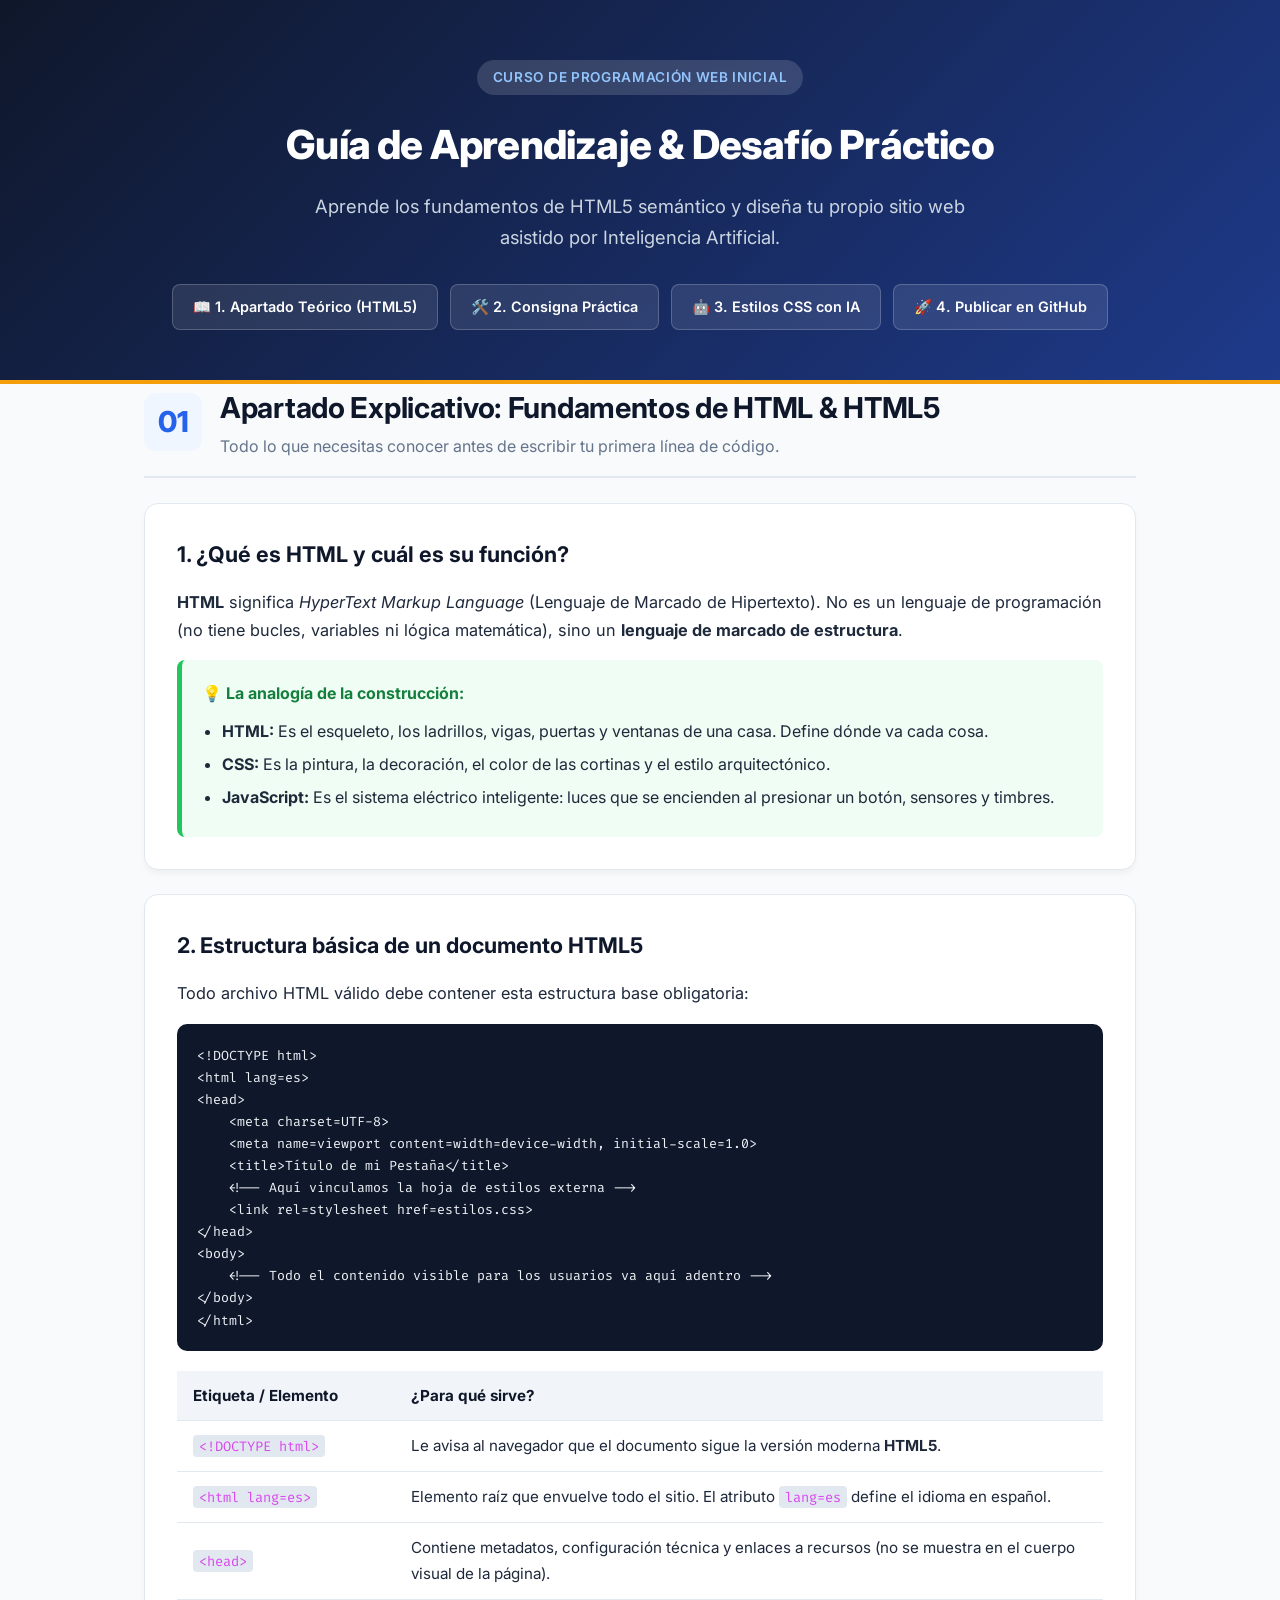
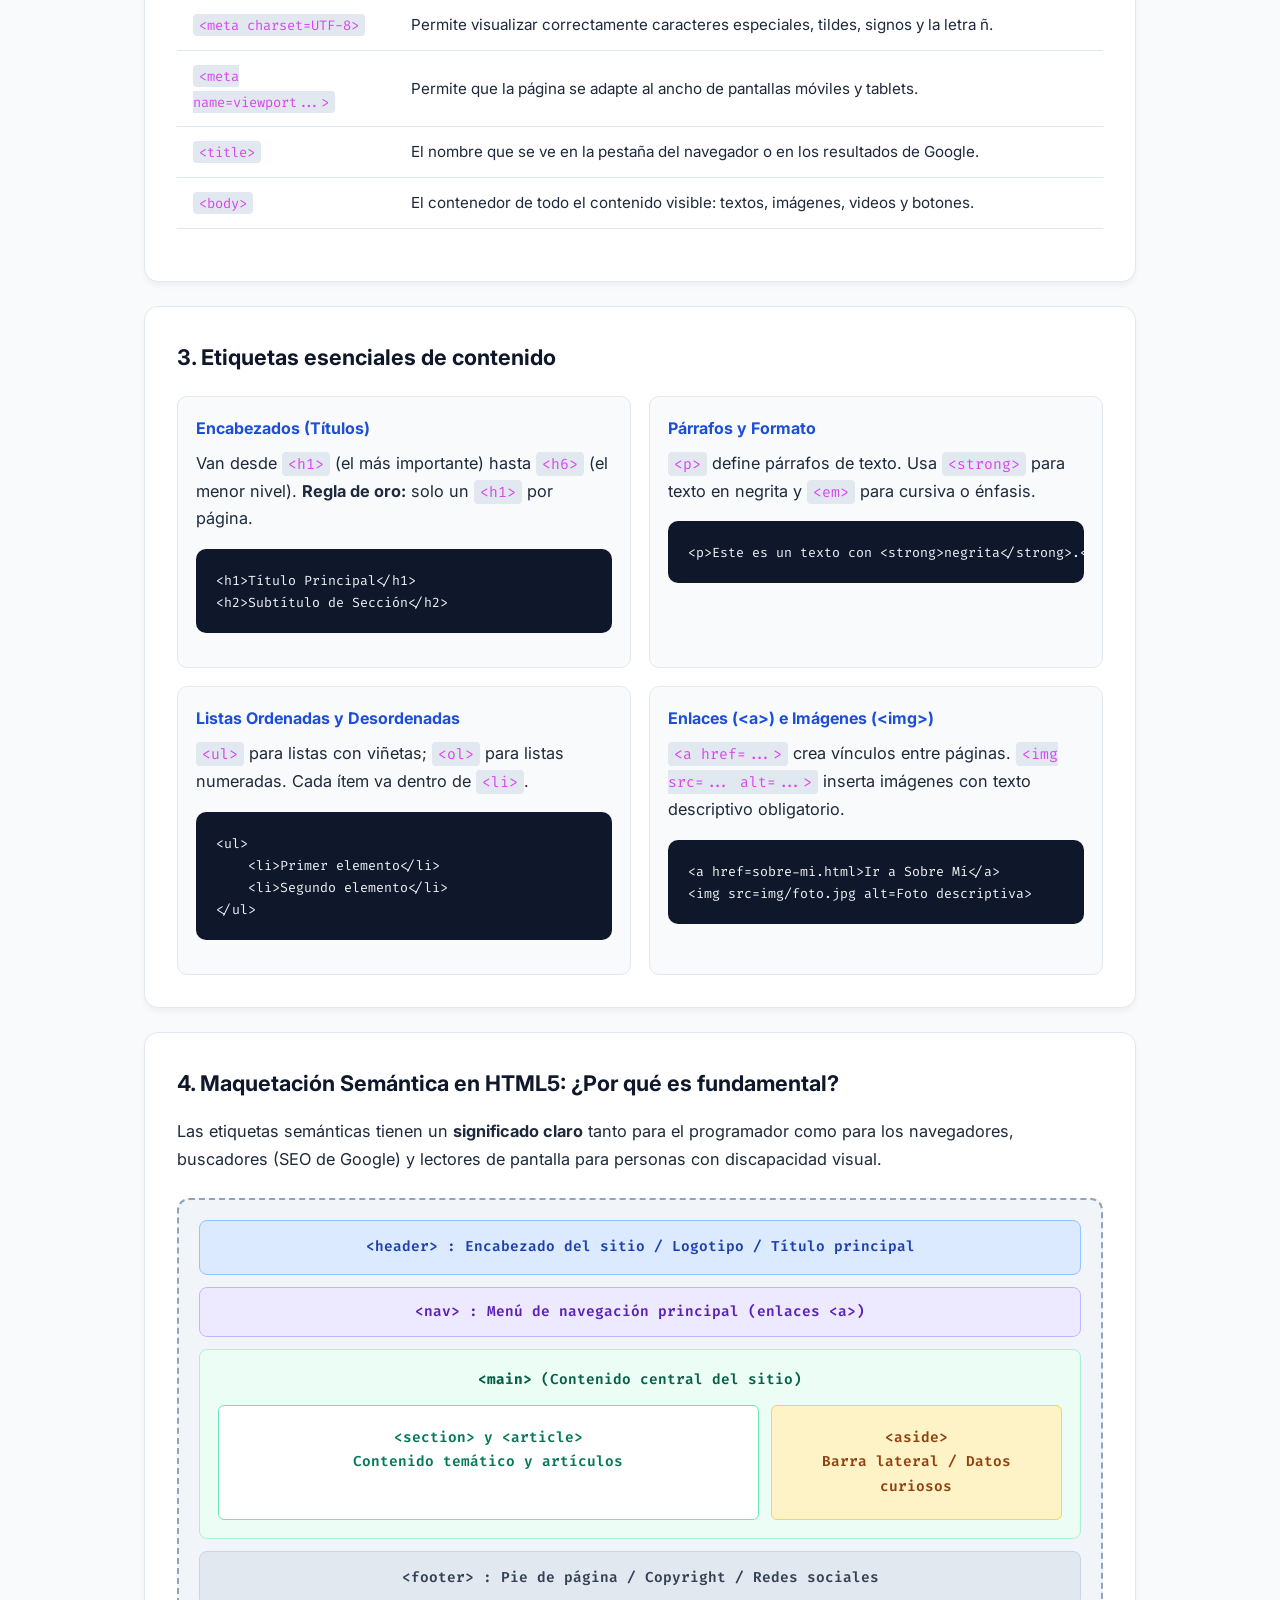
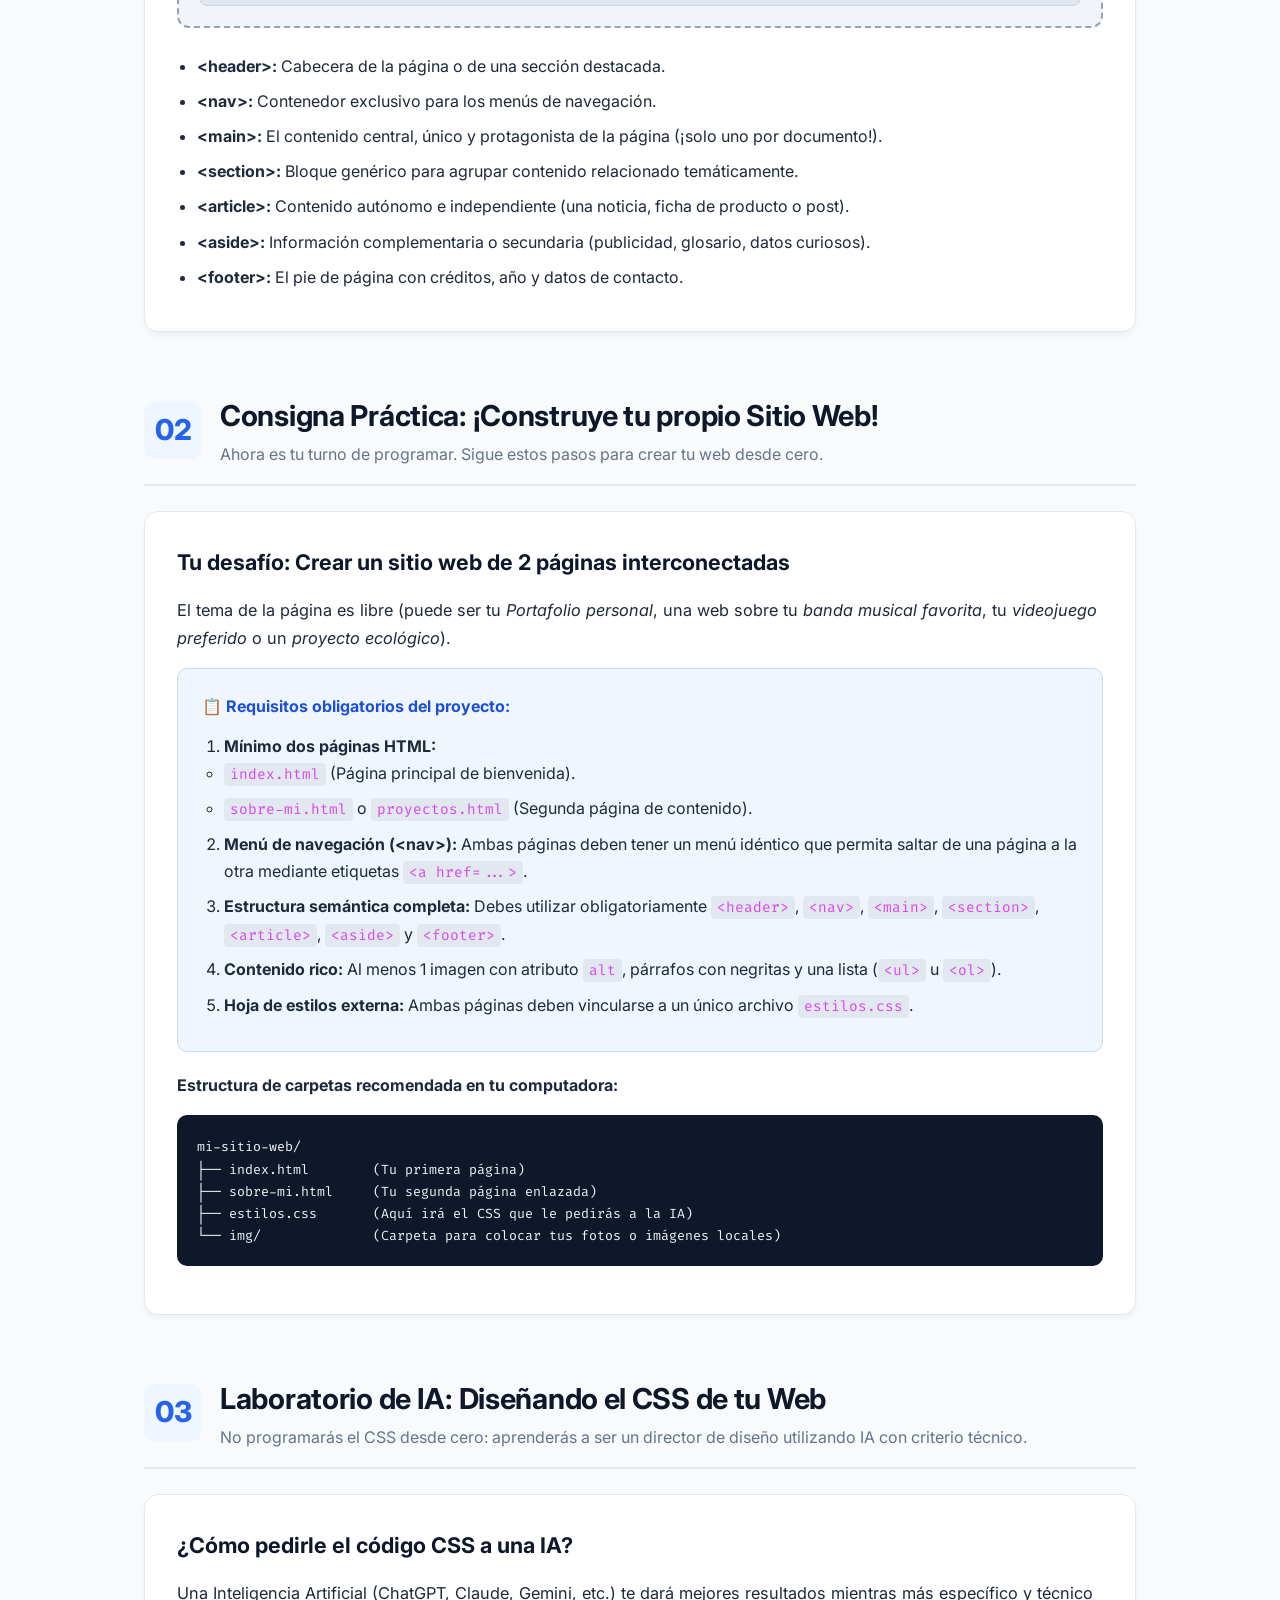
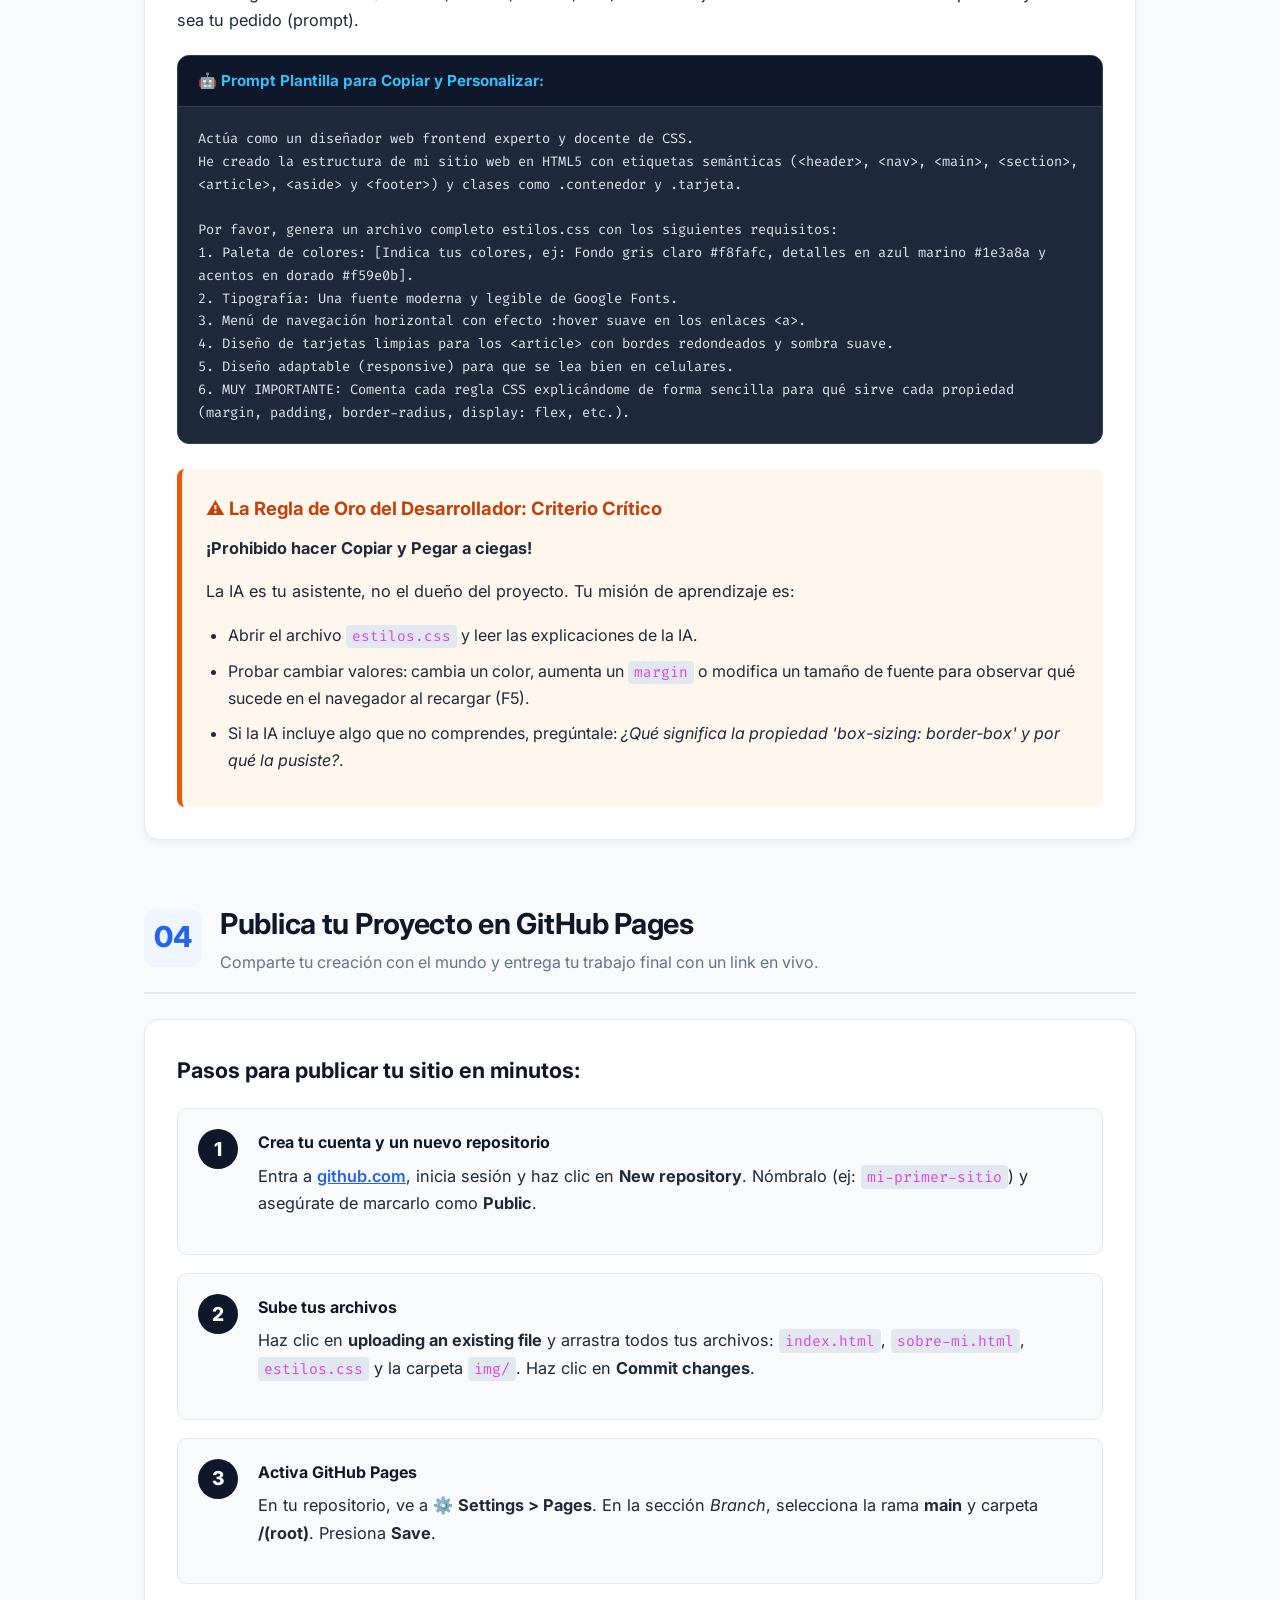
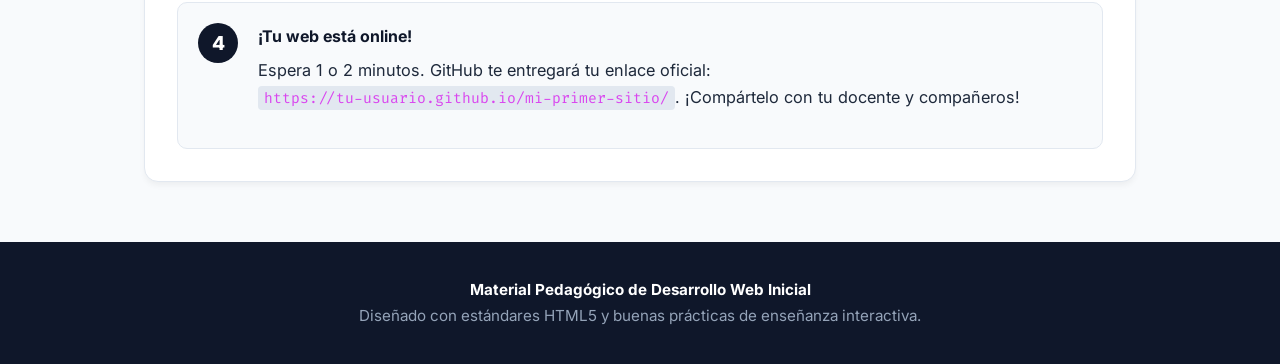
==== index.html @ 04c7573c "Add files via upload" ====
﻿<!DOCTYPE html>
<html lang=es>
<head>
    <meta charset=UTF-8>
    <meta name=viewport content=width=device-width, initial-scale=1.0>
    <title>Guía de Trabajo: Desarrollo Web Inicial (HTML5 + CSS con IA)</title>
    <link rel=stylesheet href=estilos.css>
    <link rel=preconnect href=https://fonts.googleapis.com>
    <link rel=preconnect href=https://fonts.gstatic.com crossorigin>
    <link href=https://fonts.googleapis.com/css2?family=Fira+Code:wght@400;600&family=Inter:wght@400;500;600;700;800&display=swap rel=stylesheet>
</head>
<body>

    <!-- ==========================================
         ENCABEZADO / HEADER
         ========================================== -->
    <header class=hero>
        <div class=contenedor>
            <span class=badge>Curso de Programación Web Inicial</span>
            <h1>Guía de Aprendizaje & Desafío Práctico</h1>
            <p class=subtitulo>Aprende los fundamentos de HTML5 semántico y diseña tu propio sitio web asistido por Inteligencia Artificial.</p>
            <div class=nav-rapida>
                <a href=#teoria class=btn-enlace>📖 1. Apartado Teórico (HTML5)</a>
                <a href=#practica class=btn-enlace>🛠️ 2. Consigna Práctica</a>
                <a href=#desafio-ia class=btn-enlace>🤖 3. Estilos CSS con IA</a>
                <a href=#github class=btn-enlace>🚀 4. Publicar en GitHub</a>
            </div>
        </div>
    </header>

    <main class=contenedor>

        <!-- ==========================================
             SECCIÓN 1: APARTADO TEÓRICO Y EXPLICATIVO
             ========================================== -->
        <section id=teoria class=bloque-principal>
            <div class=encabezado-seccion>
                <span class=numero-paso>01</span>
                <div>
                    <h2>Apartado Explicativo: Fundamentos de HTML & HTML5</h2>
                    <p>Todo lo que necesitas conocer antes de escribir tu primera línea de código.</p>
                </div>
            </div>

            <!-- ¿Qué es HTML? -->
            <article class=tarjeta-info>
                <h3>1. ¿Qué es HTML y cuál es su función?</h3>
                <p><strong>HTML</strong> significa <em>HyperText Markup Language</em> (Lenguaje de Marcado de Hipertexto). No es un lenguaje de programación (no tiene bucles, variables ni lógica matemática), sino un <strong>lenguaje de marcado de estructura</strong>.</p>
                
                <div class=analogia-box>
                    <h4>💡 La analogía de la construcción:</h4>
                    <ul>
                        <li><strong>HTML:</strong> Es el esqueleto, los ladrillos, vigas, puertas y ventanas de una casa. Define dónde va cada cosa.</li>
                        <li><strong>CSS:</strong> Es la pintura, la decoración, el color de las cortinas y el estilo arquitectónico.</li>
                        <li><strong>JavaScript:</strong> Es el sistema eléctrico inteligente: luces que se encienden al presionar un botón, sensores y timbres.</li>
                    </ul>
                </div>
            </article>

            <!-- Estructura básica de un documento -->
            <article class=tarjeta-info>
                <h3>2. Estructura básica de un documento HTML5</h3>
                <p>Todo archivo HTML válido debe contener esta estructura base obligatoria:</p>
                
                <pre class=codigo-bloque><code>&lt;!DOCTYPE html&gt;
&lt;html lang=es&gt;
&lt;head&gt;
    &lt;meta charset=UTF-8&gt;
    &lt;meta name=viewport content=width=device-width, initial-scale=1.0&gt;
    &lt;title&gt;Título de mi Pestaña&lt;/title&gt;
    &lt;!-- Aquí vinculamos la hoja de estilos externa --&gt;
    &lt;link rel=stylesheet href=estilos.css&gt;
&lt;/head&gt;
&lt;body&gt;
    &lt;!-- Todo el contenido visible para los usuarios va aquí adentro --&gt;
&lt;/body&gt;
&lt;/html&gt;</code></pre>

                <div class=tabla-responsiva>
                    <table class=tabla-referencia>
                        <thead>
                            <tr>
                                <th>Etiqueta / Elemento</th>
                                <th>¿Para qué sirve?</th>
                            </tr>
                        </thead>
                        <tbody>
                            <tr>
                                <td><code>&lt;!DOCTYPE html&gt;</code></td>
                                <td>Le avisa al navegador que el documento sigue la versión moderna <strong>HTML5</strong>.</td>
                            </tr>
                            <tr>
                                <td><code>&lt;html lang=es&gt;</code></td>
                                <td>Elemento raíz que envuelve todo el sitio. El atributo <code>lang=es</code> define el idioma en español.</td>
                            </tr>
                            <tr>
                                <td><code>&lt;head&gt;</code></td>
                                <td>Contiene metadatos, configuración técnica y enlaces a recursos (no se muestra en el cuerpo visual de la página).</td>
                            </tr>
                            <tr>
                                <td><code>&lt;meta charset=UTF-8&gt;</code></td>
                                <td>Permite visualizar correctamente caracteres especiales, tildes, signos y la letra ñ.</td>
                            </tr>
                            <tr>
                                <td><code>&lt;meta name=viewport...&gt;</code></td>
                                <td>Permite que la página se adapte al ancho de pantallas móviles y tablets.</td>
                            </tr>
                            <tr>
                                <td><code>&lt;title&gt;</code></td>
                                <td>El nombre que se ve en la pestaña del navegador o en los resultados de Google.</td>
                            </tr>
                            <tr>
                                <td><code>&lt;body&gt;</code></td>
                                <td>El contenedor de todo el contenido visible: textos, imágenes, videos y botones.</td>
                            </tr>
                        </tbody>
                    </table>
                </div>
            </article>

            <!-- Etiquetas de contenido -->
            <article class=tarjeta-info>
                <h3>3. Etiquetas esenciales de contenido</h3>
                
                <div class=grid-etiquetas>
                    <div class=item-etiqueta>
                        <h4>Encabezados (Títulos)</h4>
                        <p>Van desde <code>&lt;h1&gt;</code> (el más importante) hasta <code>&lt;h6&gt;</code> (el menor nivel). <strong>Regla de oro:</strong> solo un <code>&lt;h1&gt;</code> por página.</p>
                        <pre><code>&lt;h1&gt;Título Principal&lt;/h1&gt;
&lt;h2&gt;Subtítulo de Sección&lt;/h2&gt;</code></pre>
                    </div>

                    <div class=item-etiqueta>
                        <h4>Párrafos y Formato</h4>
                        <p><code>&lt;p&gt;</code> define párrafos de texto. Usa <code>&lt;strong&gt;</code> para texto en negrita y <code>&lt;em&gt;</code> para cursiva o énfasis.</p>
                        <pre><code>&lt;p&gt;Este es un texto con &lt;strong&gt;negrita&lt;/strong&gt;.&lt;/p&gt;</code></pre>
                    </div>

                    <div class=item-etiqueta>
                        <h4>Listas Ordenadas y Desordenadas</h4>
                        <p><code>&lt;ul&gt;</code> para listas con viñetas; <code>&lt;ol&gt;</code> para listas numeradas. Cada ítem va dentro de <code>&lt;li&gt;</code>.</p>
                        <pre><code>&lt;ul&gt;
    &lt;li&gt;Primer elemento&lt;/li&gt;
    &lt;li&gt;Segundo elemento&lt;/li&gt;
&lt;/ul&gt;</code></pre>
                    </div>

                    <div class=item-etiqueta>
                        <h4>Enlaces (&lt;a&gt;) e Imágenes (&lt;img&gt;)</h4>
                        <p><code>&lt;a href=...&gt;</code> crea vínculos entre páginas. <code>&lt;img src=... alt=...&gt;</code> inserta imágenes con texto descriptivo obligatorio.</p>
                        <pre><code>&lt;a href=sobre-mi.html&gt;Ir a Sobre Mí&lt;/a&gt;
&lt;img src=img/foto.jpg alt=Foto descriptiva&gt;</code></pre>
                    </div>
                </div>
            </article>

            <!-- Maquetación Semántica HTML5 -->
            <article class=tarjeta-info>
                <h3>4. Maquetación Semántica en HTML5: ¿Por qué es fundamental?</h3>
                <p>Las etiquetas semánticas tienen un <strong>significado claro</strong> tanto para el programador como para los navegadores, buscadores (SEO de Google) y lectores de pantalla para personas con discapacidad visual.</p>
                
                <div class=esquema-visual>
                    <div class=box-header>&lt;header&gt; : Encabezado del sitio / Logotipo / Título principal</div>
                    <div class=box-nav>&lt;nav&gt; : Menú de navegación principal (enlaces &lt;a&gt;)</div>
                    <div class=box-main>
                        <div class=box-section>
                            <strong>&lt;main&gt;</strong> (Contenido central del sitio)
                            <div class=box-articles>
                                <div class=box-art>&lt;section&gt; y &lt;article&gt;<br>Contenido temático y artículos</div>
                                <div class=box-aside>&lt;aside&gt;<br>Barra lateral / Datos curiosos</div>
                            </div>
                        </div>
                    </div>
                    <div class=box-footer>&lt;footer&gt; : Pie de página / Copyright / Redes sociales</div>
                </div>

                <div class=lista-semantica>
                    <ul>
                        <li><strong>&lt;header&gt;:</strong> Cabecera de la página o de una sección destacada.</li>
                        <li><strong>&lt;nav&gt;:</strong> Contenedor exclusivo para los menús de navegación.</li>
                        <li><strong>&lt;main&gt;:</strong> El contenido central, único y protagonista de la página (¡solo uno por documento!).</li>
                        <li><strong>&lt;section&gt;:</strong> Bloque genérico para agrupar contenido relacionado temáticamente.</li>
                        <li><strong>&lt;article&gt;:</strong> Contenido autónomo e independiente (una noticia, ficha de producto o post).</li>
                        <li><strong>&lt;aside&gt;:</strong> Información complementaria o secundaria (publicidad, glosario, datos curiosos).</li>
                        <li><strong>&lt;footer&gt;:</strong> El pie de página con créditos, año y datos de contacto.</li>
                    </ul>
                </div>
            </article>
        </section>

        <!-- ==========================================
             SECCIÓN 2: ACTIVIDAD PRÁCTICA (CONSIGNA)
             ========================================== -->
        <section id=practica class=bloque-principal>
            <div class=encabezado-seccion>
                <span class=numero-paso>02</span>
                <div>
                    <h2>Consigna Práctica: ¡Construye tu propio Sitio Web!</h2>
                    <p>Ahora es tu turno de programar. Sigue estos pasos para crear tu web desde cero.</p>
                </div>
            </div>

            <article class=tarjeta-info>
                <h3>Tu desafío: Crear un sitio web de 2 páginas interconectadas</h3>
                <p>El tema de la página es libre (puede ser tu <em>Portafolio personal</em>, una web sobre tu <em>banda musical favorita</em>, tu <em>videojuego preferido</em> o un <em>proyecto ecológico</em>).</p>

                <div class=requisitos-box>
                    <h4>📋 Requisitos obligatorios del proyecto:</h4>
                    <ol>
                        <li><strong>Mínimo dos páginas HTML:</strong>
                            <ul>
                                <li><code>index.html</code> (Página principal de bienvenida).</li>
                                <li><code>sobre-mi.html</code> o <code>proyectos.html</code> (Segunda página de contenido).</li>
                            </ul>
                        </li>
                        <li><strong>Menú de navegación (&lt;nav&gt;):</strong> Ambas páginas deben tener un menú idéntico que permita saltar de una página a la otra mediante etiquetas <code>&lt;a href=...&gt;</code>.</li>
                        <li><strong>Estructura semántica completa:</strong> Debes utilizar obligatoriamente <code>&lt;header&gt;</code>, <code>&lt;nav&gt;</code>, <code>&lt;main&gt;</code>, <code>&lt;section&gt;</code>, <code>&lt;article&gt;</code>, <code>&lt;aside&gt;</code> y <code>&lt;footer&gt;</code>.</li>
                        <li><strong>Contenido rico:</strong> Al menos 1 imagen con atributo <code>alt</code>, párrafos con negritas y una lista (<code>&lt;ul&gt;</code> u <code>&lt;ol&gt;</code>).</li>
                        <li><strong>Hoja de estilos externa:</strong> Ambas páginas deben vincularse a un único archivo <code>estilos.css</code>.</li>
                    </ol>
                </div>

                <h4>Estructura de carpetas recomendada en tu computadora:</h4>
                <pre class=codigo-bloque><code>mi-sitio-web/
├── index.html        (Tu primera página)
├── sobre-mi.html     (Tu segunda página enlazada)
├── estilos.css       (Aquí irá el CSS que le pedirás a la IA)
└── img/              (Carpeta para colocar tus fotos o imágenes locales)</code></pre>
            </article>
        </section>

        <!-- ==========================================
             SECCIÓN 3: CSS CON INTELIGENCIA ARTIFICIAL
             ========================================== -->
        <section id=desafio-ia class=bloque-principal>
            <div class=encabezado-seccion>
                <span class=numero-paso>03</span>
                <div>
                    <h2>Laboratorio de IA: Diseñando el CSS de tu Web</h2>
                    <p>No programarás el CSS desde cero: aprenderás a ser un director de diseño utilizando IA con criterio técnico.</p>
                </div>
            </div>

            <article class=tarjeta-info>
                <h3>¿Cómo pedirle el código CSS a una IA?</h3>
                <p>Una Inteligencia Artificial (ChatGPT, Claude, Gemini, etc.) te dará mejores resultados mientras más específico y técnico sea tu pedido (prompt).</p>

                <div class=prompt-box>
                    <div class=prompt-header>
                        <span>🤖 Prompt Plantilla para Copiar y Personalizar:</span>
                    </div>
                    <pre class=prompt-texto><code>Actúa como un diseñador web frontend experto y docente de CSS.
He creado la estructura de mi sitio web en HTML5 con etiquetas semánticas (&lt;header&gt;, &lt;nav&gt;, &lt;main&gt;, &lt;section&gt;, &lt;article&gt;, &lt;aside&gt; y &lt;footer&gt;) y clases como .contenedor y .tarjeta.

Por favor, genera un archivo completo estilos.css con los siguientes requisitos:
1. Paleta de colores: [Indica tus colores, ej: Fondo gris claro #f8fafc, detalles en azul marino #1e3a8a y acentos en dorado #f59e0b].
2. Tipografía: Una fuente moderna y legible de Google Fonts.
3. Menú de navegación horizontal con efecto :hover suave en los enlaces &lt;a&gt;.
4. Diseño de tarjetas limpias para los &lt;article&gt; con bordes redondeados y sombra suave.
5. Diseño adaptable (responsive) para que se lea bien en celulares.
6. MUY IMPORTANTE: Comenta cada regla CSS explicándome de forma sencilla para qué sirve cada propiedad (margin, padding, border-radius, display: flex, etc.).</code></pre>
                </div>

                <div class=alerta-criterio>
                    <h4>⚠️ La Regla de Oro del Desarrollador: Criterio Crítico</h4>
                    <p><strong>¡Prohibido hacer Copiar y Pegar a ciegas!</strong></p>
                    <p>La IA es tu asistente, no el dueño del proyecto. Tu misión de aprendizaje es:</p>
                    <ul>
                        <li>Abrir el archivo <code>estilos.css</code> y leer las explicaciones de la IA.</li>
                        <li>Probar cambiar valores: cambia un color, aumenta un <code>margin</code> o modifica un tamaño de fuente para observar qué sucede en el navegador al recargar (F5).</li>
                        <li>Si la IA incluye algo que no comprendes, pregúntale: <em>¿Qué significa la propiedad 'box-sizing: border-box' y por qué la pusiste?</em>.</li>
                    </ul>
                </div>
            </article>
        </section>

        <!-- ==========================================
             SECCIÓN 4: PUBLICACIÓN EN GITHUB PAGES
             ========================================== -->
        <section id=github class=bloque-principal>
            <div class=encabezado-seccion>
                <span class=numero-paso>04</span>
                <div>
                    <h2>Publica tu Proyecto en GitHub Pages</h2>
                    <p>Comparte tu creación con el mundo y entrega tu trabajo final con un link en vivo.</p>
                </div>
            </div>

            <article class=tarjeta-info>
                <h3>Pasos para publicar tu sitio en minutos:</h3>
                
                <div class=pasos-github>
                    <div class=paso-item>
                        <span class=paso-num>1</span>
                        <div>
                            <h4>Crea tu cuenta y un nuevo repositorio</h4>
                            <p>Entra a <a href=https://github.com target=_blank>github.com</a>, inicia sesión y haz clic en <strong>New repository</strong>. Nómbralo (ej: <code>mi-primer-sitio</code>) y asegúrate de marcarlo como <strong>Public</strong>.</p>
                        </div>
                    </div>

                    <div class=paso-item>
                        <span class=paso-num>2</span>
                        <div>
                            <h4>Sube tus archivos</h4>
                            <p>Haz clic en <strong>uploading an existing file</strong> y arrastra todos tus archivos: <code>index.html</code>, <code>sobre-mi.html</code>, <code>estilos.css</code> y la carpeta <code>img/</code>. Haz clic en <strong>Commit changes</strong>.</p>
                        </div>
                    </div>

                    <div class=paso-item>
                        <span class=paso-num>3</span>
                        <div>
                            <h4>Activa GitHub Pages</h4>
                            <p>En tu repositorio, ve a ⚙️ <strong>Settings > Pages</strong>. En la sección <em>Branch</em>, selecciona la rama <strong>main</strong> y carpeta <strong>/(root)</strong>. Presiona <strong>Save</strong>.</p>
                        </div>
                    </div>

                    <div class=paso-item>
                        <span class=paso-num>4</span>
                        <div>
                            <h4>¡Tu web está online!</h4>
                            <p>Espera 1 o 2 minutos. GitHub te entregará tu enlace oficial: <br><code>https://tu-usuario.github.io/mi-primer-sitio/</code>. ¡Compártelo con tu docente y compañeros!</p>
                        </div>
                    </div>
                </div>
            </article>
        </section>

    </main>

    <!-- ==========================================
         PIE DE PÁGINA
         ========================================== -->
    <footer class=pie>
        <div class=contenedor>
            <p><strong>Material Pedagógico de Desarrollo Web Inicial</strong></p>
            <p>Diseñado con estándares HTML5 y buenas prácticas de enseñanza interactiva.</p>
        </div>
    </footer>

</body>
</html>
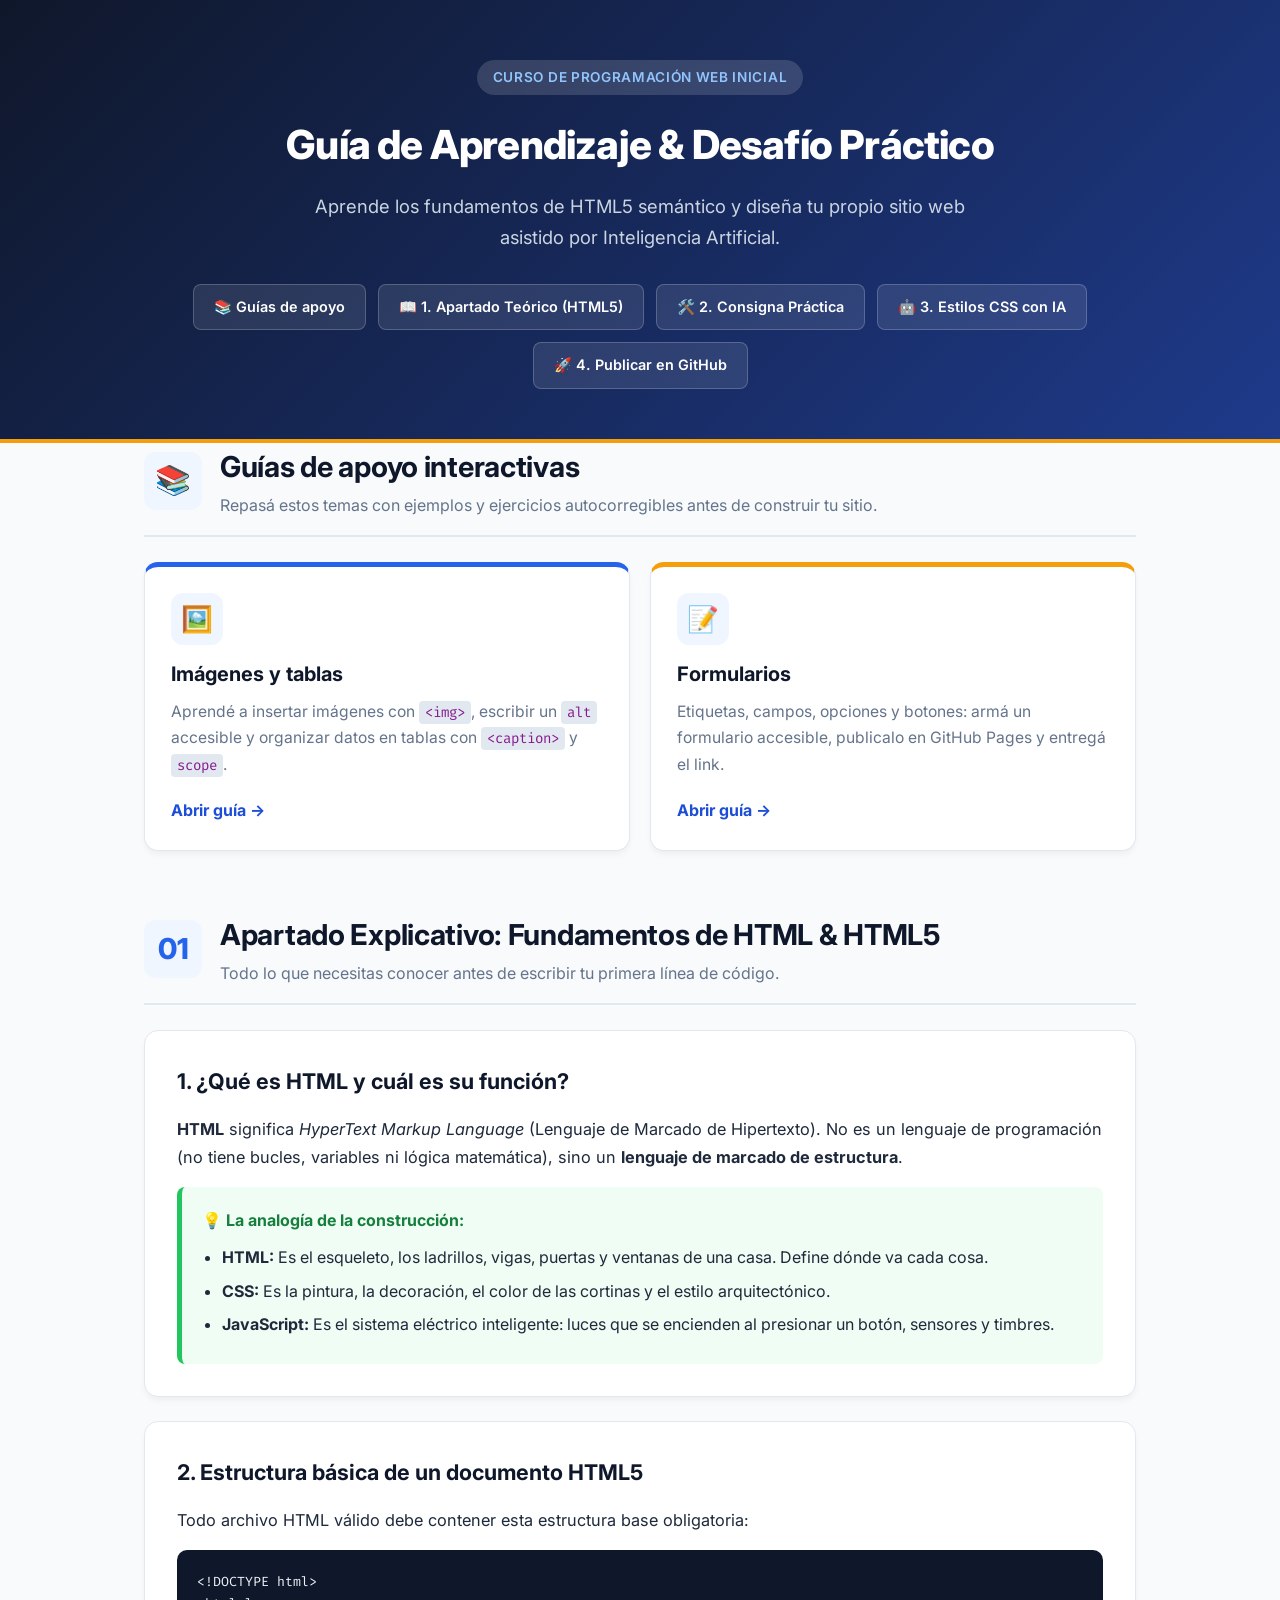
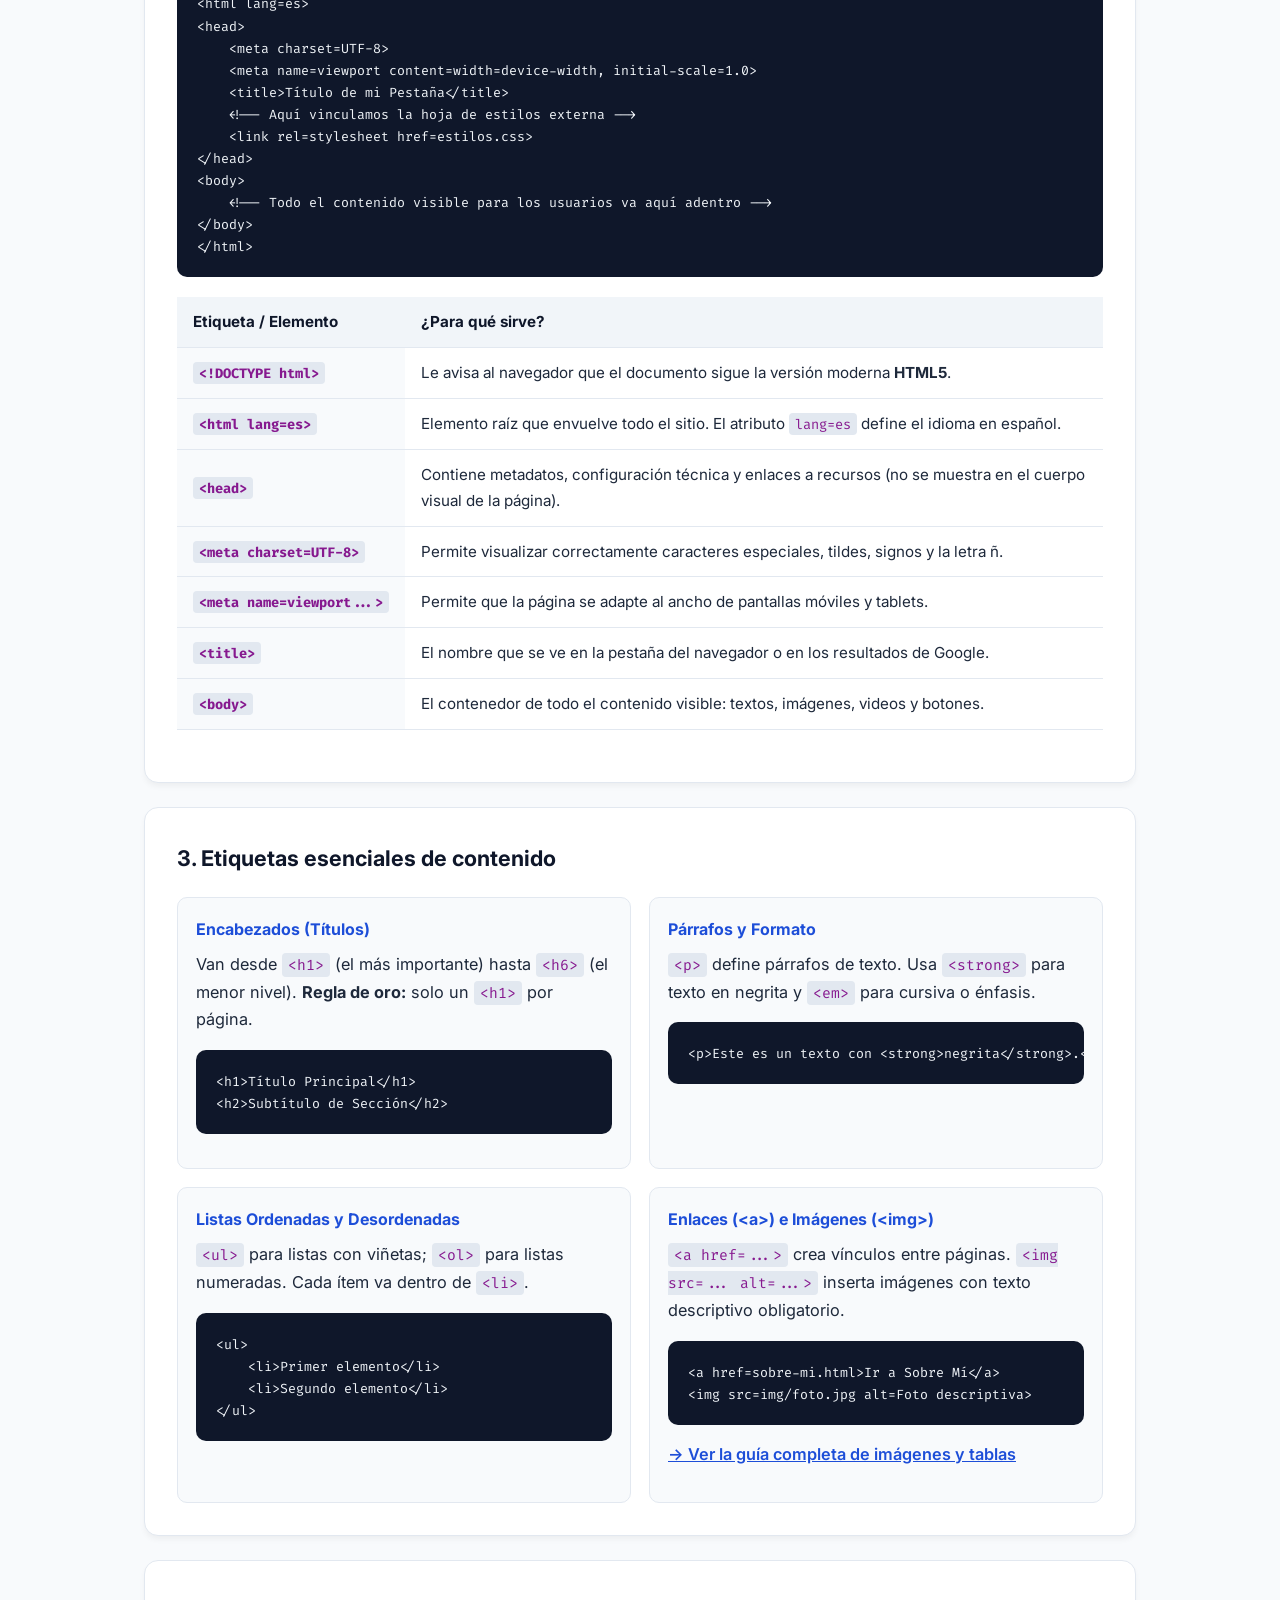
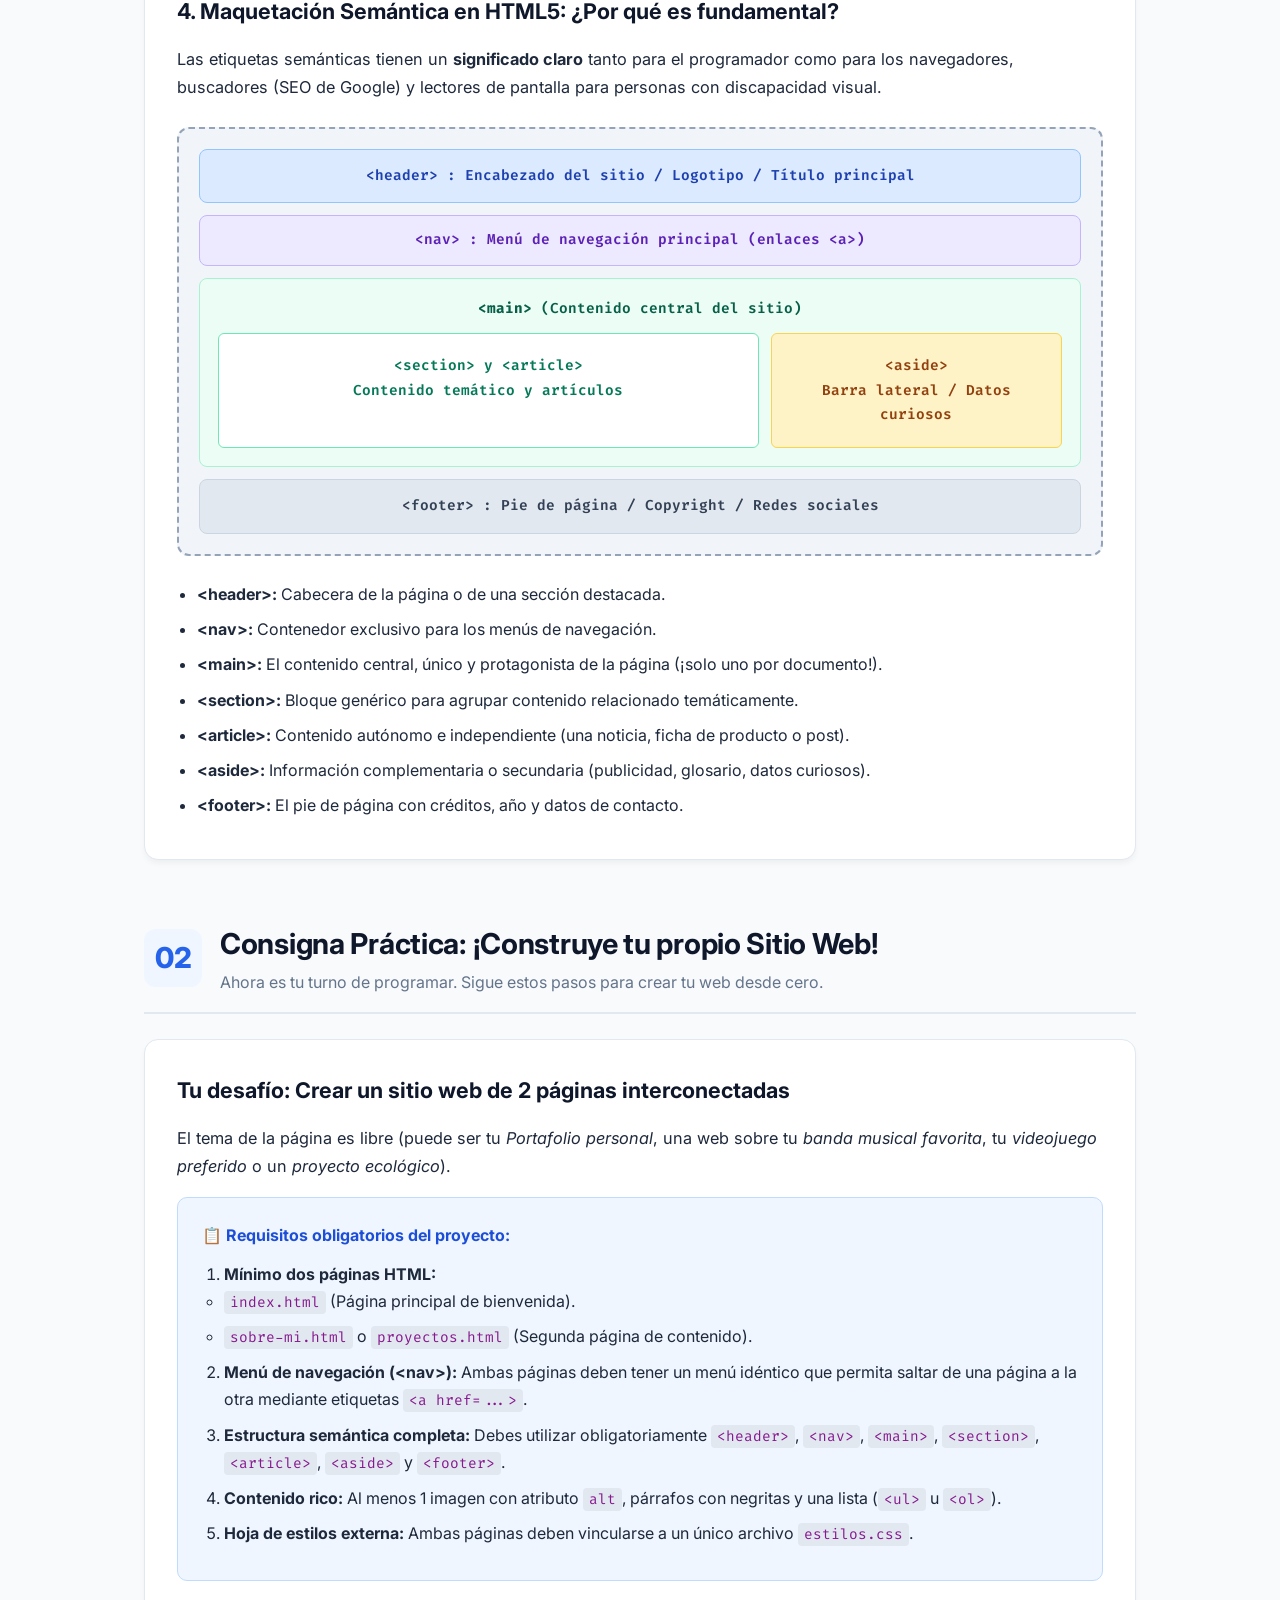
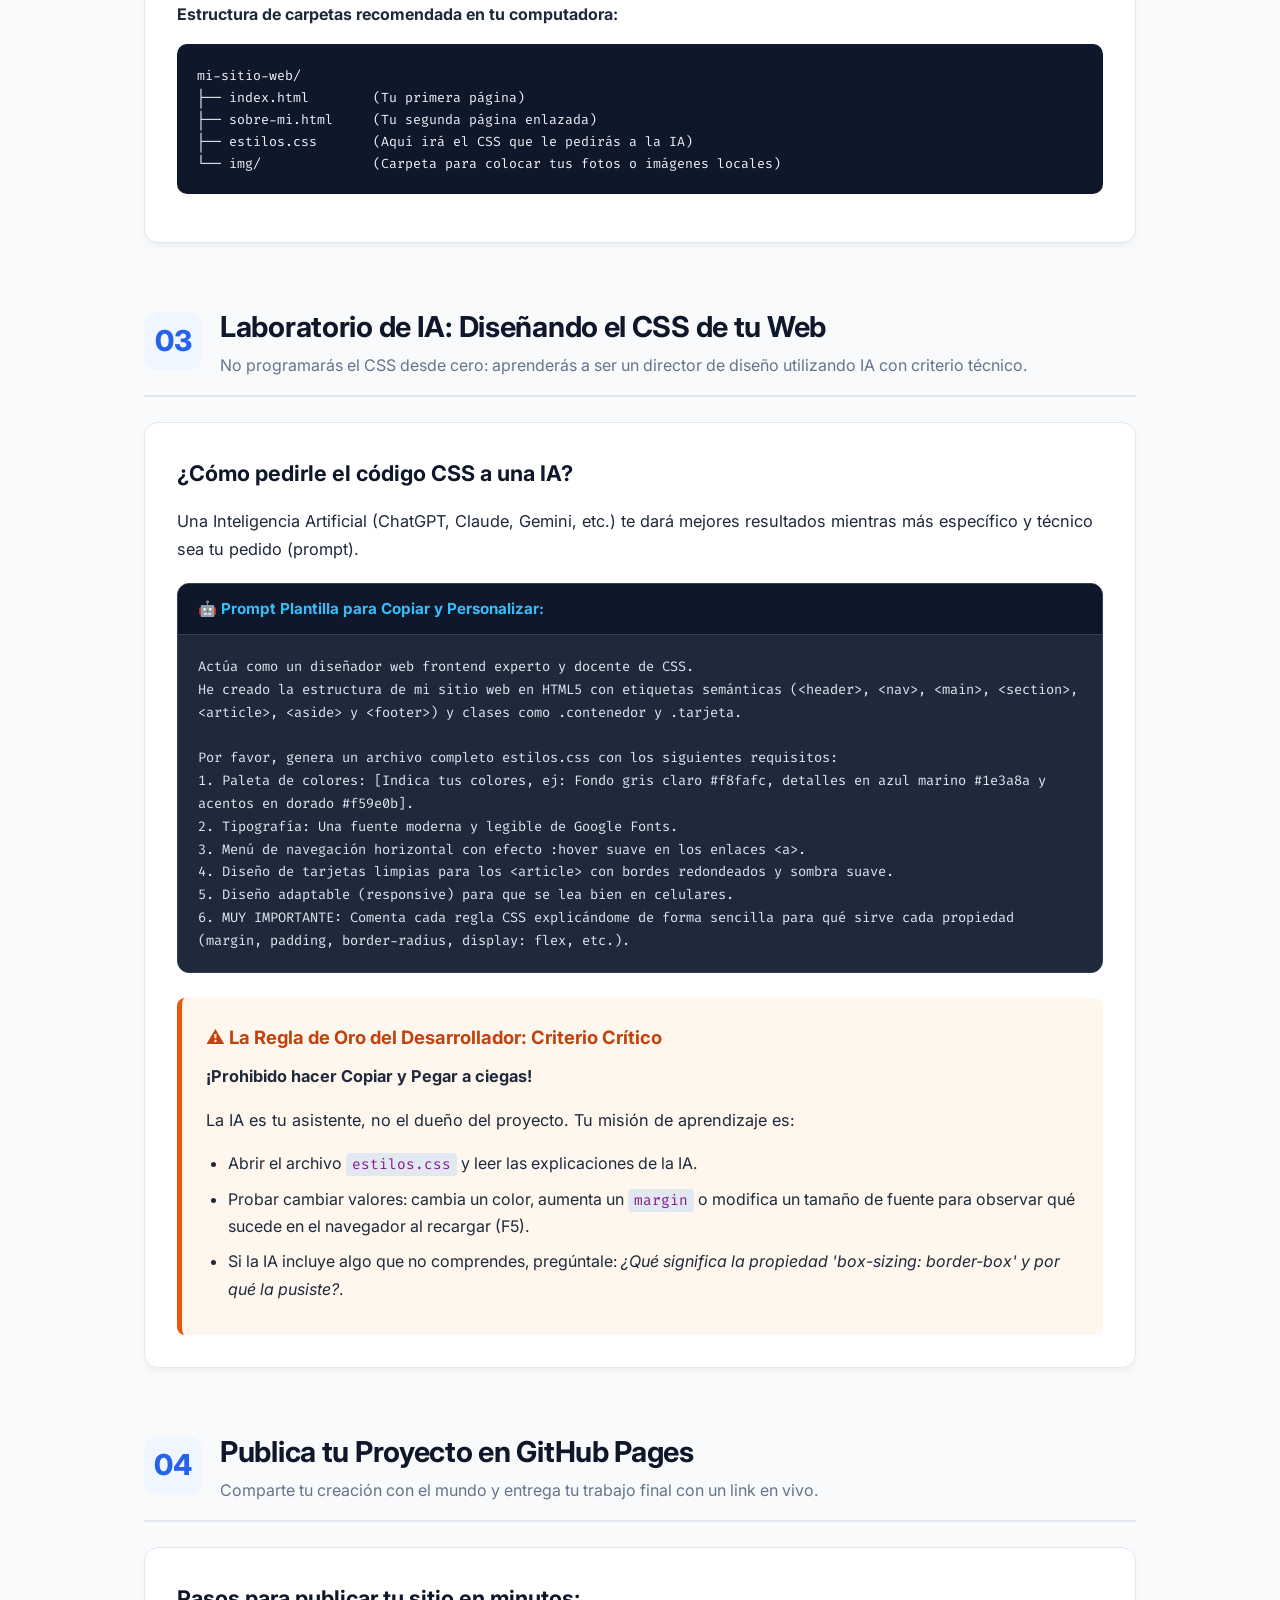
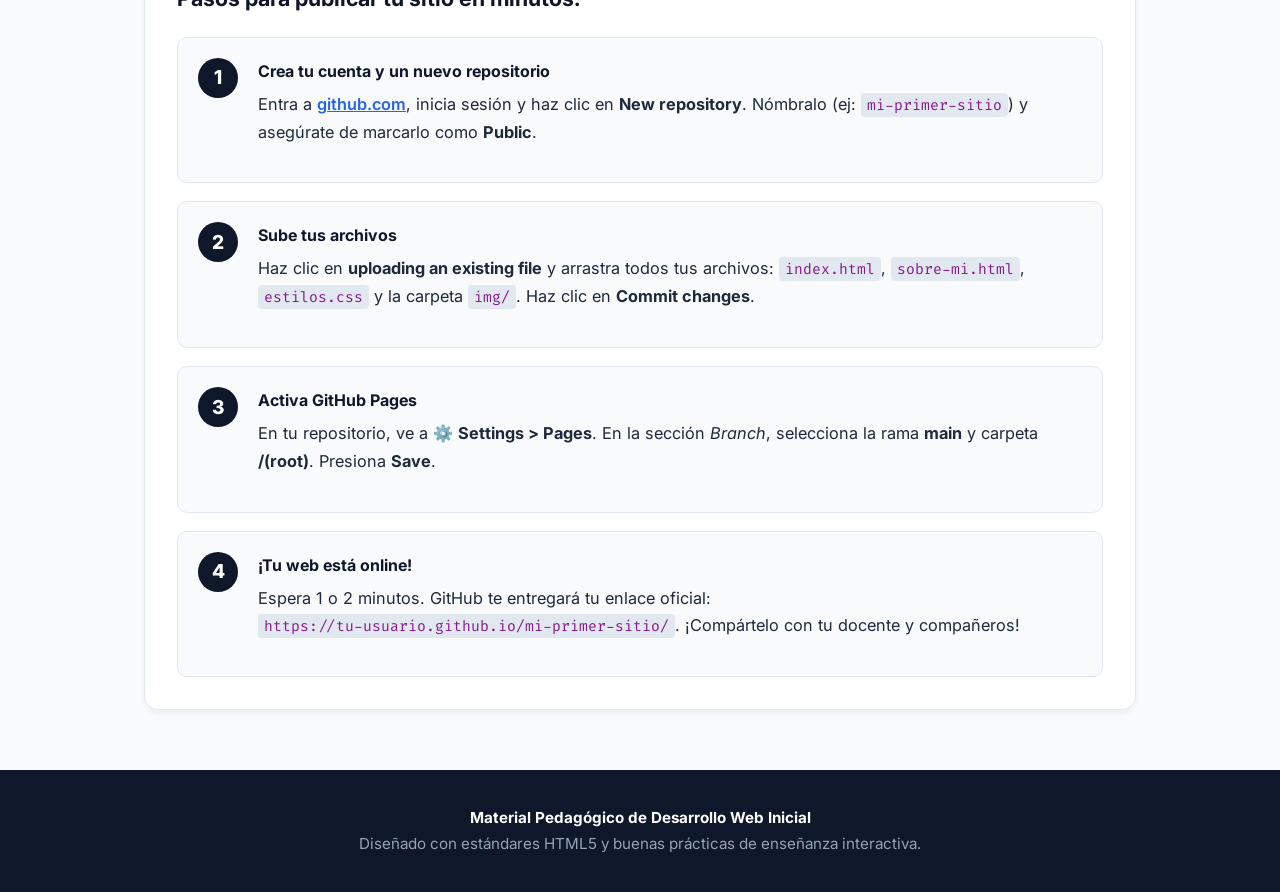
==== commit 793829a2: "Convertir la página en hub con accesos a imágenes/tablas y formularios" ====
--- a/index.html
+++ b/index.html
@@ -3,6 +3,7 @@
 <head>
     <meta charset=UTF-8>
     <meta name=viewport content=width=device-width, initial-scale=1.0>
+    <meta name=description content="Guía principal de Desarrollo Web Inicial: fundamentos de HTML5 semántico, consigna práctica, CSS con inteligencia artificial y publicación en GitHub Pages, con enlaces a las guías de imágenes, tablas y formularios.">
     <title>Guía de Trabajo: Desarrollo Web Inicial (HTML5 + CSS con IA)</title>
     <link rel=stylesheet href=estilos.css>
     <link rel=preconnect href=https://fonts.googleapis.com>
@@ -19,16 +20,45 @@
             <span class=badge>Curso de Programación Web Inicial</span>
             <h1>Guía de Aprendizaje & Desafío Práctico</h1>
             <p class=subtitulo>Aprende los fundamentos de HTML5 semántico y diseña tu propio sitio web asistido por Inteligencia Artificial.</p>
-            <div class=nav-rapida>
+            <nav class=nav-rapida aria-label="Navegación principal">
+                <a href=#guias class=btn-enlace btn-guia>📚 Guías de apoyo</a>
                 <a href=#teoria class=btn-enlace>📖 1. Apartado Teórico (HTML5)</a>
                 <a href=#practica class=btn-enlace>🛠️ 2. Consigna Práctica</a>
                 <a href=#desafio-ia class=btn-enlace>🤖 3. Estilos CSS con IA</a>
                 <a href=#github class=btn-enlace>🚀 4. Publicar en GitHub</a>
-            </div>
+            </nav>
         </div>
     </header>
 
     <main class=contenedor>
+
+        <!-- ==========================================
+             GUÍAS DE APOYO (ACCESO A LOS TEMAS)
+             ========================================== -->
+        <section id=guias class=bloque-principal guias-principal>
+            <div class=encabezado-seccion>
+                <span class=numero-paso>📚</span>
+                <div>
+                    <h2>Guías de apoyo interactivas</h2>
+                    <p>Repasá estos temas con ejemplos y ejercicios autocorregibles antes de construir tu sitio.</p>
+                </div>
+            </div>
+
+            <div class=grid-guias>
+                <a class=tarjeta-guia href=https://miusuariohoy.github.io/HTMLTablas/>
+                    <span class=icono-guia aria-hidden=true>🖼️</span>
+                    <h3>Imágenes y tablas</h3>
+                    <p>Aprendé a insertar imágenes con <code>&lt;img&gt;</code>, escribir un <code>alt</code> accesible y organizar datos en tablas con <code>&lt;caption&gt;</code> y <code>scope</code>.</p>
+                    <span class=cta-guia>Abrir guía →</span>
+                </a>
+                <a class=tarjeta-guia href=https://miusuariohoy.github.io/HTMLForm/>
+                    <span class=icono-guia aria-hidden=true>📝</span>
+                    <h3>Formularios</h3>
+                    <p>Etiquetas, campos, opciones y botones: armá un formulario accesible, publicalo en GitHub Pages y entregá el link.</p>
+                    <span class=cta-guia>Abrir guía →</span>
+                </a>
+            </div>
+        </section>
 
         <!-- ==========================================
              SECCIÓN 1: APARTADO TEÓRICO Y EXPLICATIVO
@@ -80,37 +110,37 @@
                     <table class=tabla-referencia>
                         <thead>
                             <tr>
-                                <th>Etiqueta / Elemento</th>
-                                <th>¿Para qué sirve?</th>
+                                <th scope=col>Etiqueta / Elemento</th>
+                                <th scope=col>¿Para qué sirve?</th>
                             </tr>
                         </thead>
                         <tbody>
                             <tr>
-                                <td><code>&lt;!DOCTYPE html&gt;</code></td>
+                                <th scope=row><code>&lt;!DOCTYPE html&gt;</code></th>
                                 <td>Le avisa al navegador que el documento sigue la versión moderna <strong>HTML5</strong>.</td>
                             </tr>
                             <tr>
-                                <td><code>&lt;html lang=es&gt;</code></td>
+                                <th scope=row><code>&lt;html lang=es&gt;</code></th>
                                 <td>Elemento raíz que envuelve todo el sitio. El atributo <code>lang=es</code> define el idioma en español.</td>
                             </tr>
                             <tr>
-                                <td><code>&lt;head&gt;</code></td>
+                                <th scope=row><code>&lt;head&gt;</code></th>
                                 <td>Contiene metadatos, configuración técnica y enlaces a recursos (no se muestra en el cuerpo visual de la página).</td>
                             </tr>
                             <tr>
-                                <td><code>&lt;meta charset=UTF-8&gt;</code></td>
+                                <th scope=row><code>&lt;meta charset=UTF-8&gt;</code></th>
                                 <td>Permite visualizar correctamente caracteres especiales, tildes, signos y la letra ñ.</td>
                             </tr>
                             <tr>
-                                <td><code>&lt;meta name=viewport...&gt;</code></td>
+                                <th scope=row><code>&lt;meta name=viewport...&gt;</code></th>
                                 <td>Permite que la página se adapte al ancho de pantallas móviles y tablets.</td>
                             </tr>
                             <tr>
-                                <td><code>&lt;title&gt;</code></td>
+                                <th scope=row><code>&lt;title&gt;</code></th>
                                 <td>El nombre que se ve en la pestaña del navegador o en los resultados de Google.</td>
                             </tr>
                             <tr>
-                                <td><code>&lt;body&gt;</code></td>
+                                <th scope=row><code>&lt;body&gt;</code></th>
                                 <td>El contenedor de todo el contenido visible: textos, imágenes, videos y botones.</td>
                             </tr>
                         </tbody>
@@ -150,6 +180,7 @@
                         <p><code>&lt;a href=...&gt;</code> crea vínculos entre páginas. <code>&lt;img src=... alt=...&gt;</code> inserta imágenes con texto descriptivo obligatorio.</p>
                         <pre><code>&lt;a href=sobre-mi.html&gt;Ir a Sobre Mí&lt;/a&gt;
 &lt;img src=img/foto.jpg alt=Foto descriptiva&gt;</code></pre>
+                        <p><a class=link-guia href=https://miusuariohoy.github.io/HTMLTablas/>→ Ver la guía completa de imágenes y tablas</a></p>
                     </div>
                 </div>
             </article>
@@ -294,7 +325,7 @@
                         <span class=paso-num>1</span>
                         <div>
                             <h4>Crea tu cuenta y un nuevo repositorio</h4>
-                            <p>Entra a <a href=https://github.com target=_blank>github.com</a>, inicia sesión y haz clic en <strong>New repository</strong>. Nómbralo (ej: <code>mi-primer-sitio</code>) y asegúrate de marcarlo como <strong>Public</strong>.</p>
+                            <p>Entra a <a href=https://github.com target=_blank rel=noopener>github.com</a>, inicia sesión y haz clic en <strong>New repository</strong>. Nómbralo (ej: <code>mi-primer-sitio</code>) y asegúrate de marcarlo como <strong>Public</strong>.</p>
                         </div>
                     </div>
 
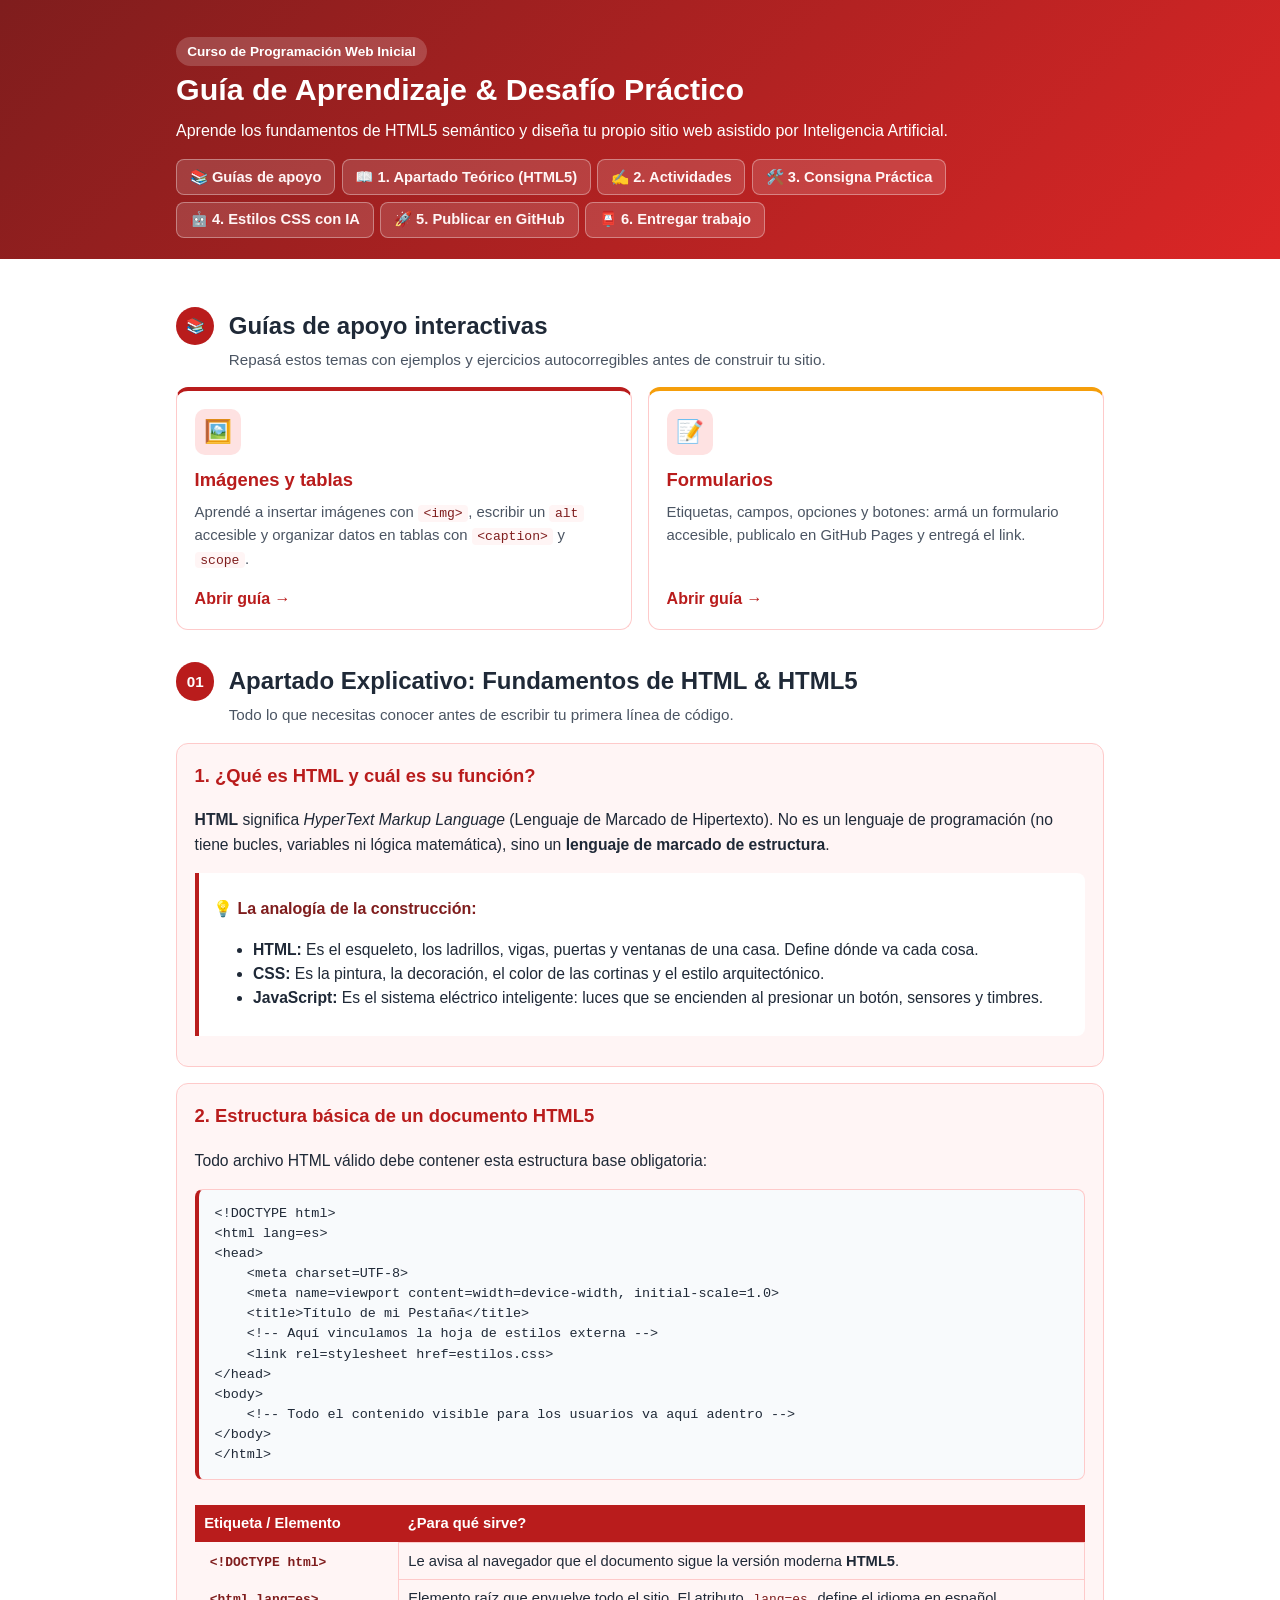
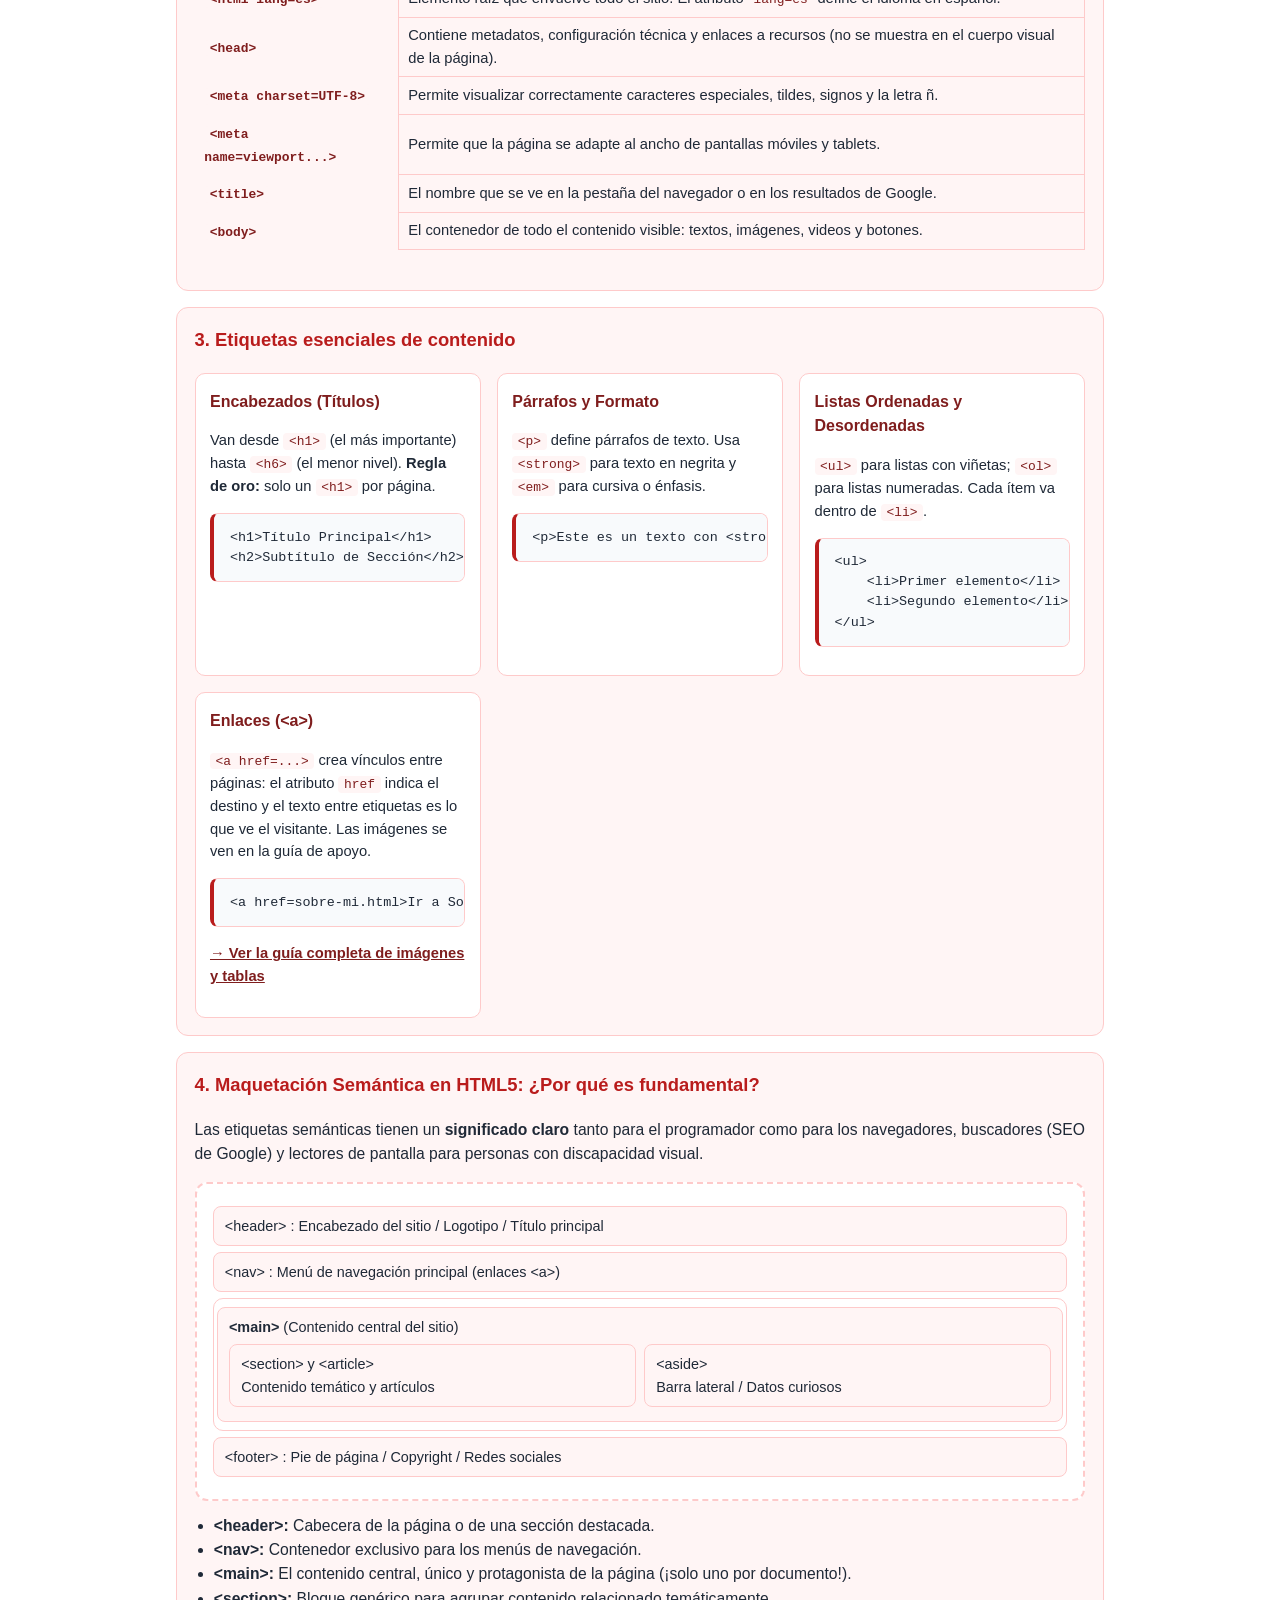
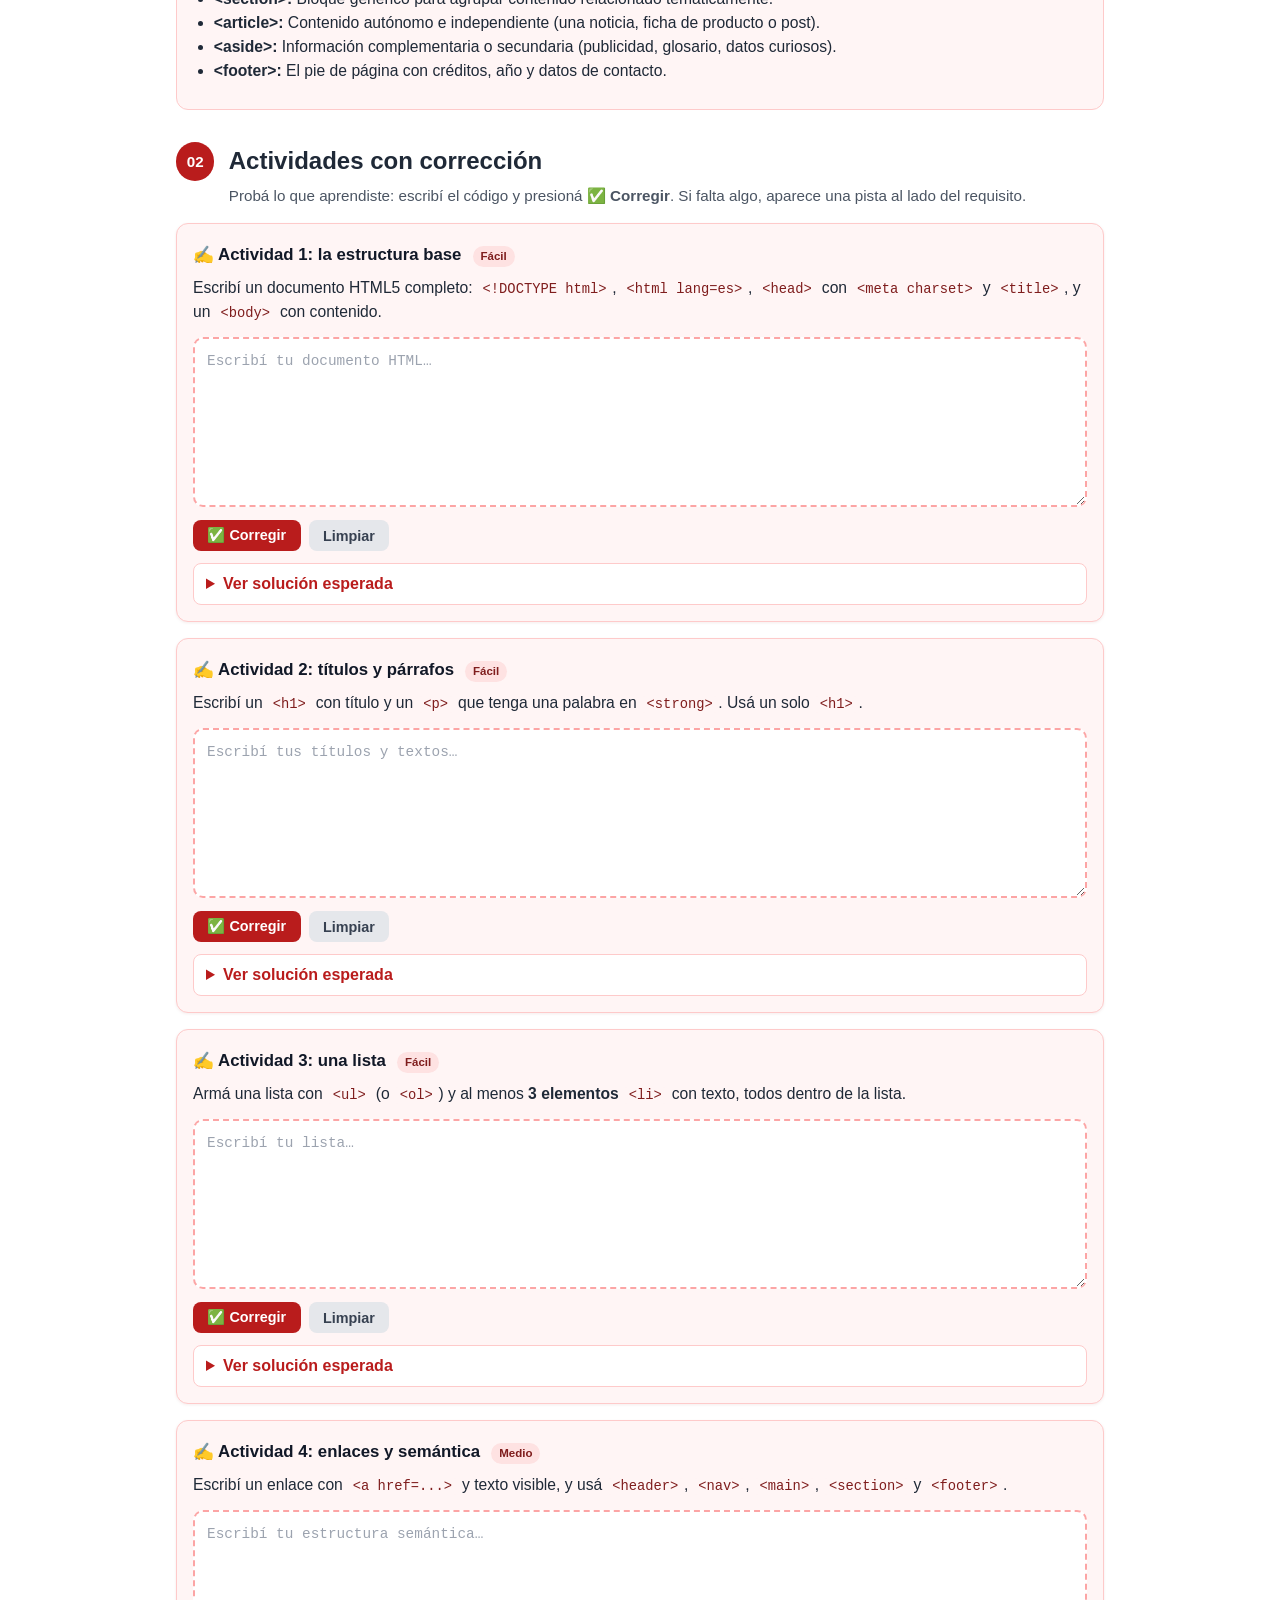
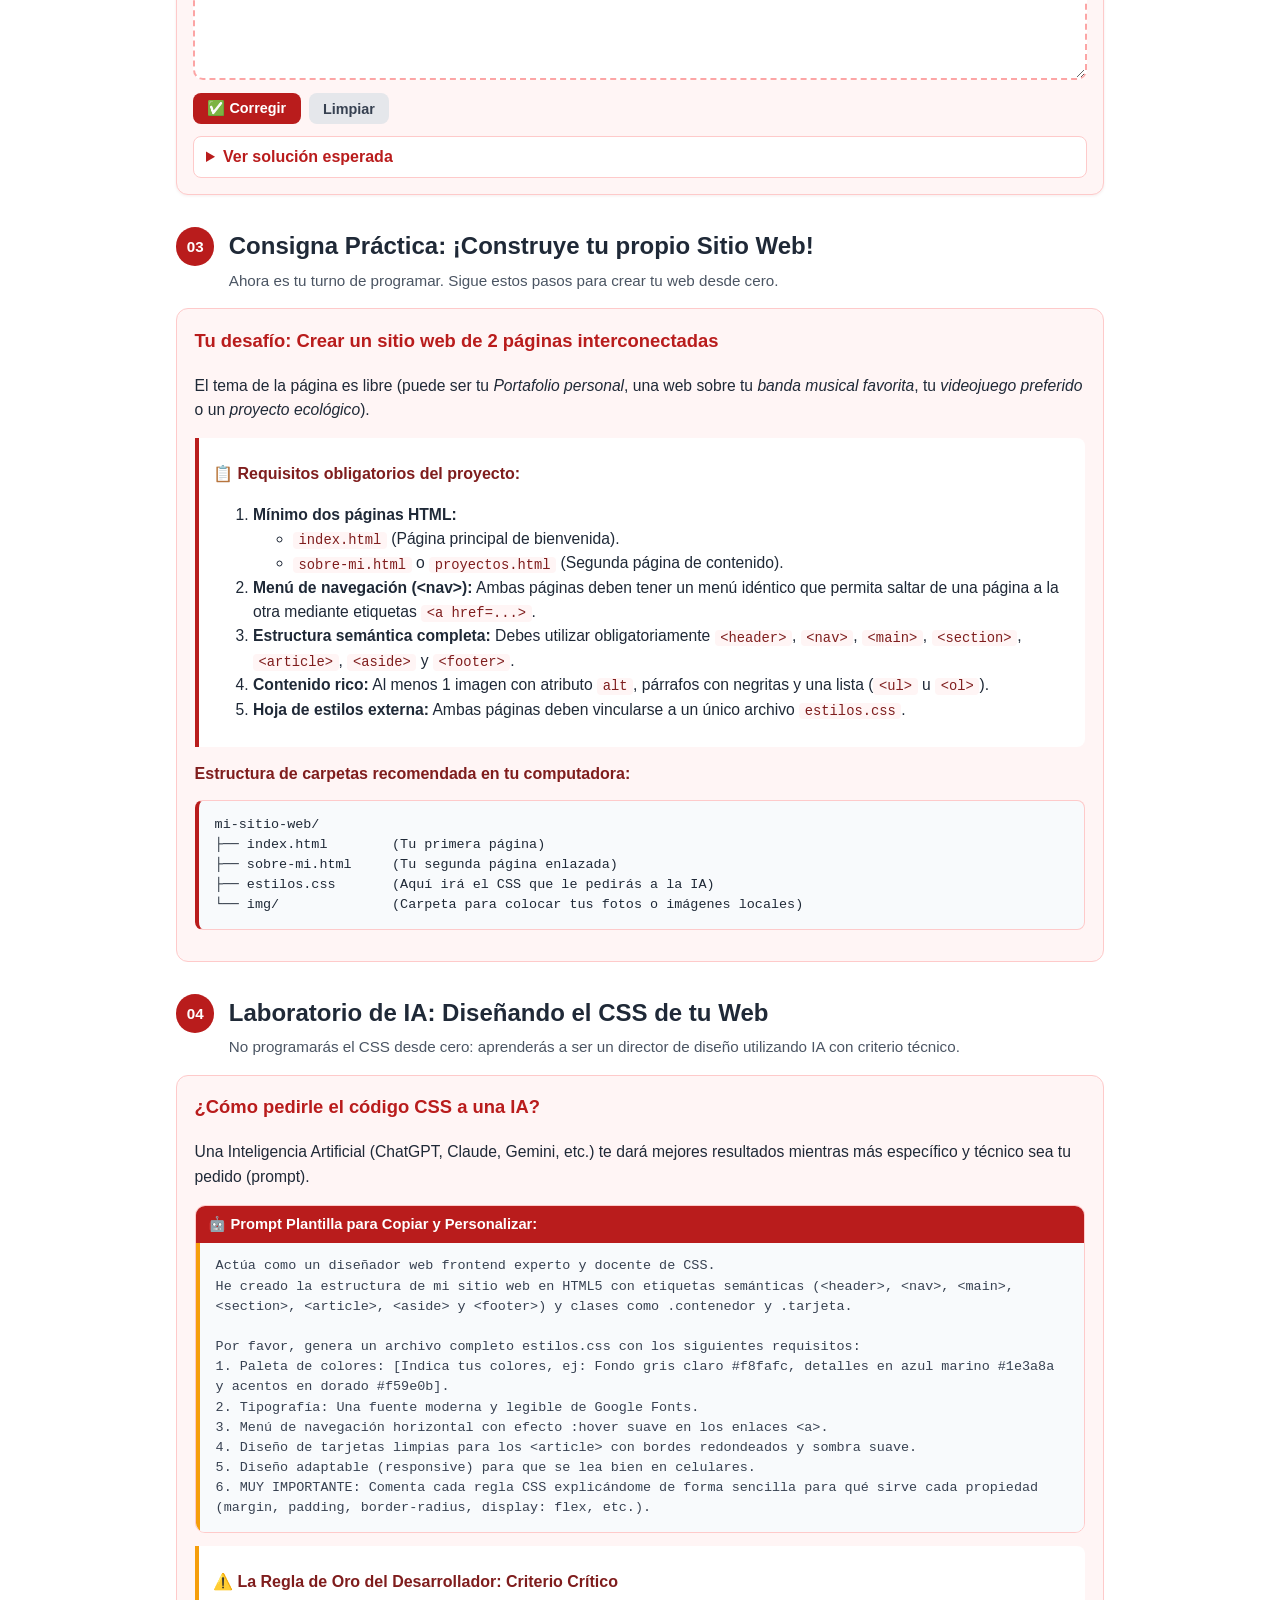
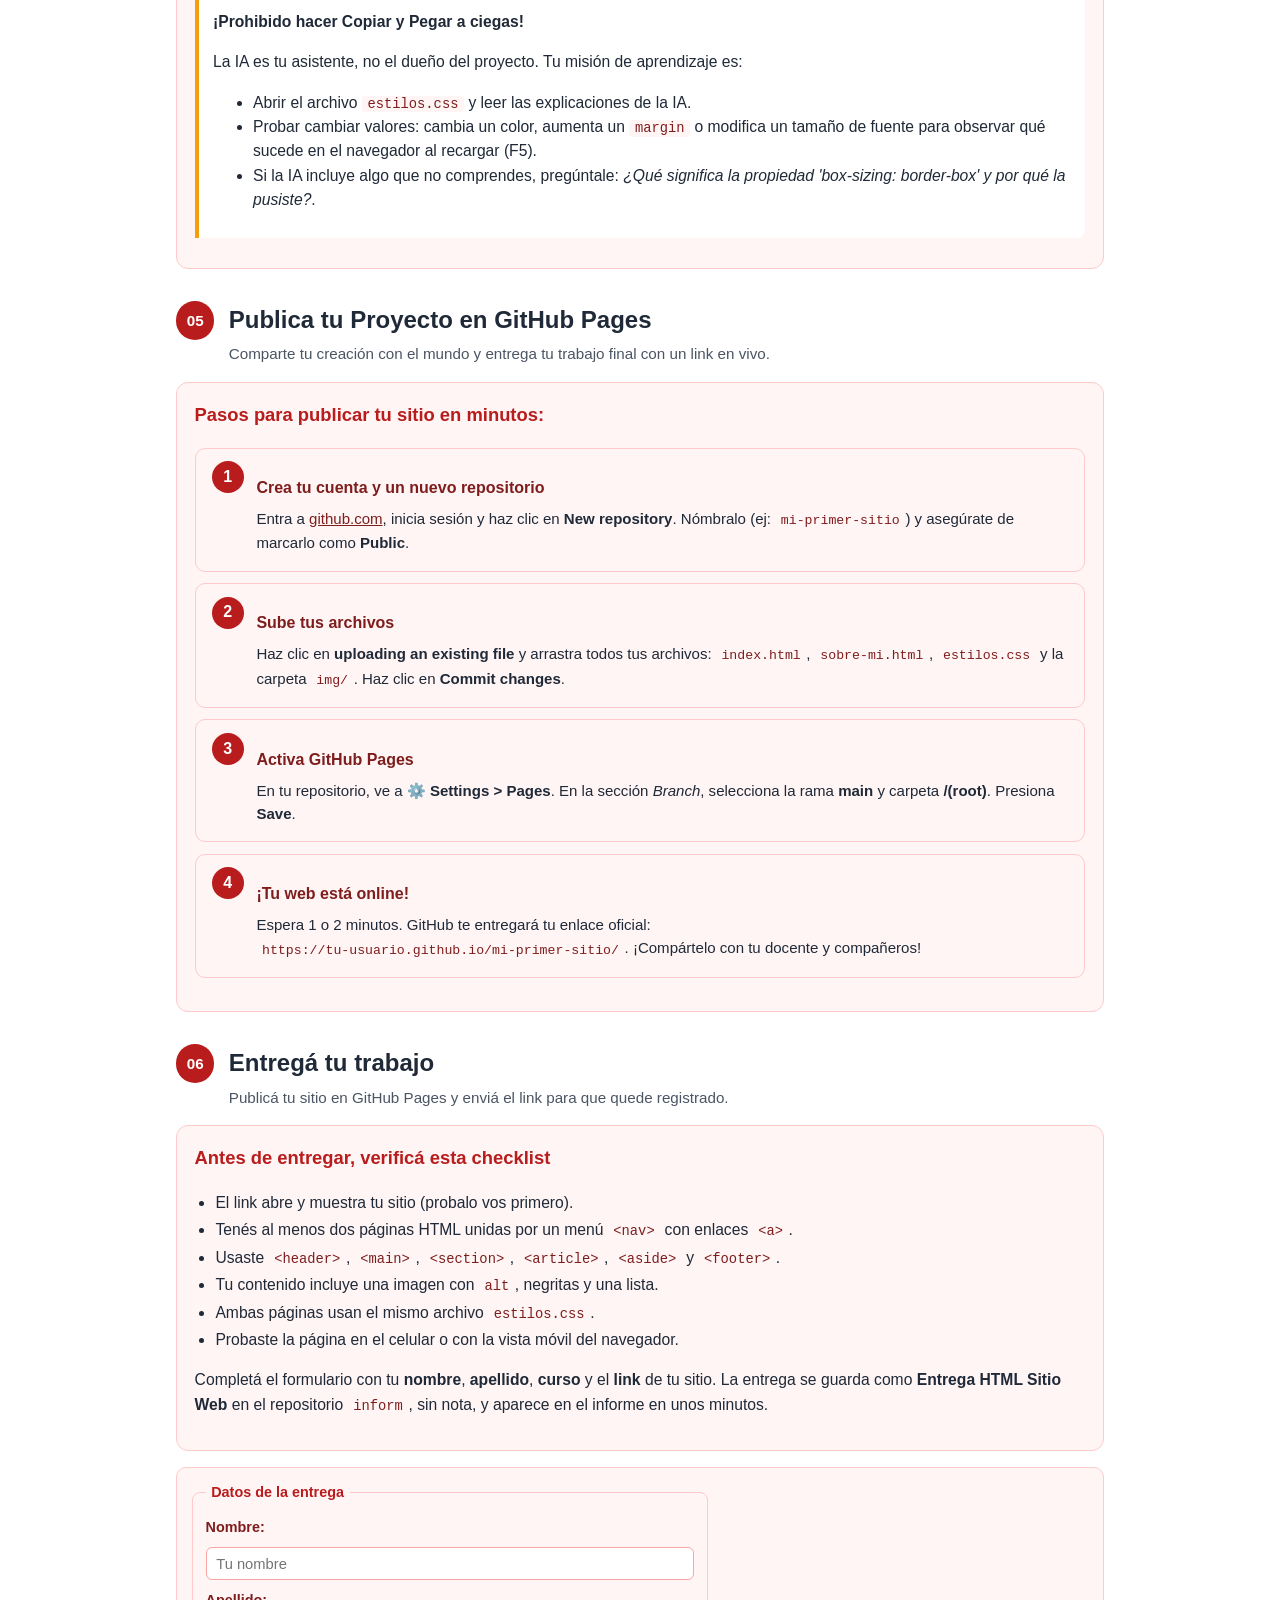
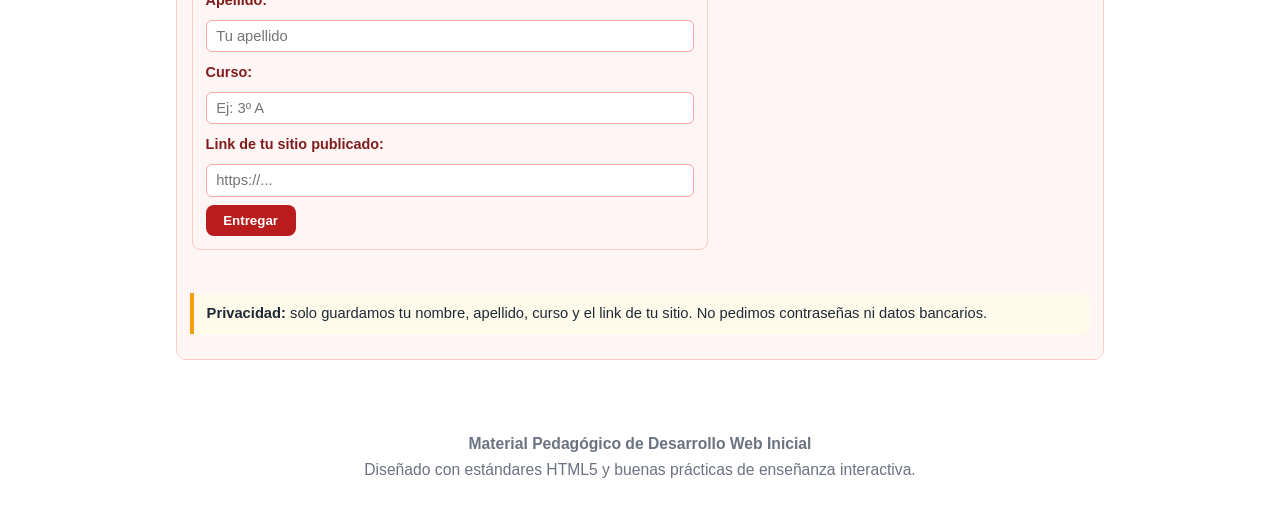
==== commit 51760739: "Aplicar estilo rojo de formularios, agregar actividades corregibles y entrega final" ====
--- a/index.html
+++ b/index.html
@@ -6,9 +6,6 @@
     <meta name=description content="Guía principal de Desarrollo Web Inicial: fundamentos de HTML5 semántico, consigna práctica, CSS con inteligencia artificial y publicación en GitHub Pages, con enlaces a las guías de imágenes, tablas y formularios.">
     <title>Guía de Trabajo: Desarrollo Web Inicial (HTML5 + CSS con IA)</title>
     <link rel=stylesheet href=estilos.css>
-    <link rel=preconnect href=https://fonts.googleapis.com>
-    <link rel=preconnect href=https://fonts.gstatic.com crossorigin>
-    <link href=https://fonts.googleapis.com/css2?family=Fira+Code:wght@400;600&family=Inter:wght@400;500;600;700;800&display=swap rel=stylesheet>
 </head>
 <body>
 
@@ -23,9 +20,11 @@
             <nav class=nav-rapida aria-label="Navegación principal">
                 <a href=#guias class=btn-enlace btn-guia>📚 Guías de apoyo</a>
                 <a href=#teoria class=btn-enlace>📖 1. Apartado Teórico (HTML5)</a>
-                <a href=#practica class=btn-enlace>🛠️ 2. Consigna Práctica</a>
-                <a href=#desafio-ia class=btn-enlace>🤖 3. Estilos CSS con IA</a>
-                <a href=#github class=btn-enlace>🚀 4. Publicar en GitHub</a>
+                <a href=#actividades class=btn-enlace>✍️ 2. Actividades</a>
+                <a href=#practica class=btn-enlace>🛠️ 3. Consigna Práctica</a>
+                <a href=#desafio-ia class=btn-enlace>🤖 4. Estilos CSS con IA</a>
+                <a href=#github class=btn-enlace>🚀 5. Publicar en GitHub</a>
+                <a href=#entrega class=btn-enlace btn-guia>📮 6. Entregar trabajo</a>
             </nav>
         </div>
     </header>
@@ -176,10 +175,9 @@
                     </div>
 
                     <div class=item-etiqueta>
-                        <h4>Enlaces (&lt;a&gt;) e Imágenes (&lt;img&gt;)</h4>
-                        <p><code>&lt;a href=...&gt;</code> crea vínculos entre páginas. <code>&lt;img src=... alt=...&gt;</code> inserta imágenes con texto descriptivo obligatorio.</p>
-                        <pre><code>&lt;a href=sobre-mi.html&gt;Ir a Sobre Mí&lt;/a&gt;
-&lt;img src=img/foto.jpg alt=Foto descriptiva&gt;</code></pre>
+                        <h4>Enlaces (&lt;a&gt;)</h4>
+                        <p><code>&lt;a href=...&gt;</code> crea vínculos entre páginas: el atributo <code>href</code> indica el destino y el texto entre etiquetas es lo que ve el visitante. Las imágenes se ven en la guía de apoyo.</p>
+                        <pre><code>&lt;a href=sobre-mi.html&gt;Ir a Sobre Mí&lt;/a&gt;</code></pre>
                         <p><a class=link-guia href=https://miusuariohoy.github.io/HTMLTablas/>→ Ver la guía completa de imágenes y tablas</a></p>
                     </div>
                 </div>
@@ -220,11 +218,100 @@
         </section>
 
         <!-- ==========================================
-             SECCIÓN 2: ACTIVIDAD PRÁCTICA (CONSIGNA)
+             SECCIÓN 2: ACTIVIDADES CON CORRECCIÓN
+             ========================================== -->
+        <section id=actividades class=bloque-principal>
+            <div class=encabezado-seccion>
+                <span class=numero-paso>02</span>
+                <div>
+                    <h2>Actividades con corrección</h2>
+                    <p>Probá lo que aprendiste: escribí el código y presioná <strong>✅ Corregir</strong>. Si falta algo, aparece una pista al lado del requisito.</p>
+                </div>
+            </div>
+
+            <article class=ejercicio data-id=a1>
+                <h3>✍️ Actividad 1: la estructura base <span class=nivel>Fácil</span></h3>
+                <p class=consigna>Escribí un documento HTML5 completo: <code>&lt;!DOCTYPE html&gt;</code>, <code>&lt;html lang=es&gt;</code>, <code>&lt;head&gt;</code> con <code>&lt;meta charset&gt;</code> y <code>&lt;title&gt;</code>, y un <code>&lt;body&gt;</code> con contenido.</p>
+                <textarea class=respuesta spellcheck=false placeholder="Escribí tu documento HTML…"></textarea>
+                <div class=acciones>
+                    <button type=button class="accion corregir">✅ Corregir</button>
+                    <button type=button class="accion limpiar">Limpiar</button>
+                </div>
+                <div class=resultado></div>
+                <details class=solucion><summary>Ver solución esperada</summary>
+                    <pre>&lt;!DOCTYPE html&gt;
+&lt;html lang="es"&gt;
+&lt;head&gt;
+  &lt;meta charset="UTF-8"&gt;
+  &lt;title&gt;Mi primera página&lt;/title&gt;
+&lt;/head&gt;
+&lt;body&gt;
+  &lt;h1&gt;Hola&lt;/h1&gt;
+&lt;/body&gt;
+&lt;/html&gt;</pre>
+                </details>
+            </article>
+
+            <article class=ejercicio data-id=a2>
+                <h3>✍️ Actividad 2: títulos y párrafos <span class=nivel>Fácil</span></h3>
+                <p class=consigna>Escribí un <code>&lt;h1&gt;</code> con título y un <code>&lt;p&gt;</code> que tenga una palabra en <code>&lt;strong&gt;</code>. Usá un solo <code>&lt;h1&gt;</code>.</p>
+                <textarea class=respuesta spellcheck=false placeholder="Escribí tus títulos y textos…"></textarea>
+                <div class=acciones>
+                    <button type=button class="accion corregir">✅ Corregir</button>
+                    <button type=button class="accion limpiar">Limpiar</button>
+                </div>
+                <div class=resultado></div>
+                <details class=solucion><summary>Ver solución esperada</summary>
+                    <pre>&lt;h1&gt;Mi sitio web&lt;/h1&gt;
+&lt;p&gt;Este es mi &lt;strong&gt;primer&lt;/strong&gt; párrafo.&lt;/p&gt;</pre>
+                </details>
+            </article>
+
+            <article class=ejercicio data-id=a3>
+                <h3>✍️ Actividad 3: una lista <span class=nivel>Fácil</span></h3>
+                <p class=consigna>Armá una lista con <code>&lt;ul&gt;</code> (o <code>&lt;ol&gt;</code>) y al menos <strong>3 elementos</strong> <code>&lt;li&gt;</code> con texto, todos dentro de la lista.</p>
+                <textarea class=respuesta spellcheck=false placeholder="Escribí tu lista…"></textarea>
+                <div class=acciones>
+                    <button type=button class="accion corregir">✅ Corregir</button>
+                    <button type=button class="accion limpiar">Limpiar</button>
+                </div>
+                <div class=resultado></div>
+                <details class=solucion><summary>Ver solución esperada</summary>
+                    <pre>&lt;ul&gt;
+  &lt;li&gt;HTML&lt;/li&gt;
+  &lt;li&gt;CSS&lt;/li&gt;
+  &lt;li&gt;GitHub&lt;/li&gt;
+&lt;/ul&gt;</pre>
+                </details>
+            </article>
+
+            <article class=ejercicio data-id=a4>
+                <h3>✍️ Actividad 4: enlaces y semántica <span class=nivel>Medio</span></h3>
+                <p class=consigna>Escribí un enlace con <code>&lt;a href=...&gt;</code> y texto visible, y usá <code>&lt;header&gt;</code>, <code>&lt;nav&gt;</code>, <code>&lt;main&gt;</code>, <code>&lt;section&gt;</code> y <code>&lt;footer&gt;</code>.</p>
+                <textarea class=respuesta spellcheck=false placeholder="Escribí tu estructura semántica…"></textarea>
+                <div class=acciones>
+                    <button type=button class="accion corregir">✅ Corregir</button>
+                    <button type=button class="accion limpiar">Limpiar</button>
+                </div>
+                <div class=resultado></div>
+                <details class=solucion><summary>Ver solución esperada</summary>
+                    <pre>&lt;header&gt;
+  &lt;nav&gt;&lt;a href="index.html"&gt;Inicio&lt;/a&gt;&lt;/nav&gt;
+&lt;/header&gt;
+&lt;main&gt;
+  &lt;section&gt;Contenido principal&lt;/section&gt;
+&lt;/main&gt;
+&lt;footer&gt;Fin de la página&lt;/footer&gt;</pre>
+                </details>
+            </article>
+        </section>
+
+        <!-- ==========================================
+             SECCIÓN 3: ACTIVIDAD PRÁCTICA (CONSIGNA)
              ========================================== -->
         <section id=practica class=bloque-principal>
             <div class=encabezado-seccion>
-                <span class=numero-paso>02</span>
+                <span class=numero-paso>03</span>
                 <div>
                     <h2>Consigna Práctica: ¡Construye tu propio Sitio Web!</h2>
                     <p>Ahora es tu turno de programar. Sigue estos pasos para crear tu web desde cero.</p>
@@ -261,11 +348,11 @@
         </section>
 
         <!-- ==========================================
-             SECCIÓN 3: CSS CON INTELIGENCIA ARTIFICIAL
+             SECCIÓN 4: CSS CON INTELIGENCIA ARTIFICIAL
              ========================================== -->
         <section id=desafio-ia class=bloque-principal>
             <div class=encabezado-seccion>
-                <span class=numero-paso>03</span>
+                <span class=numero-paso>04</span>
                 <div>
                     <h2>Laboratorio de IA: Diseñando el CSS de tu Web</h2>
                     <p>No programarás el CSS desde cero: aprenderás a ser un director de diseño utilizando IA con criterio técnico.</p>
@@ -306,11 +393,11 @@
         </section>
 
         <!-- ==========================================
-             SECCIÓN 4: PUBLICACIÓN EN GITHUB PAGES
+             SECCIÓN 5: PUBLICACIÓN EN GITHUB PAGES
              ========================================== -->
         <section id=github class=bloque-principal>
             <div class=encabezado-seccion>
-                <span class=numero-paso>04</span>
+                <span class=numero-paso>05</span>
                 <div>
                     <h2>Publica tu Proyecto en GitHub Pages</h2>
                     <p>Comparte tu creación con el mundo y entrega tu trabajo final con un link en vivo.</p>
@@ -356,6 +443,51 @@
             </article>
         </section>
 
+        <!-- ==========================================
+             SECCIÓN 6: ENTREGA DEL TRABAJO
+             ========================================== -->
+        <section id=entrega class=bloque-principal>
+            <div class=encabezado-seccion>
+                <span class=numero-paso>06</span>
+                <div>
+                    <h2>Entregá tu trabajo</h2>
+                    <p>Publicá tu sitio en GitHub Pages y enviá el link para que quede registrado.</p>
+                </div>
+            </div>
+
+            <article class=tarjeta-info>
+                <h3>Antes de entregar, verificá esta checklist</h3>
+                <ul class=checklist>
+                    <li>El link abre y muestra tu sitio (probalo vos primero).</li>
+                    <li>Tenés al menos dos páginas HTML unidas por un menú <code>&lt;nav&gt;</code> con enlaces <code>&lt;a&gt;</code>.</li>
+                    <li>Usaste <code>&lt;header&gt;</code>, <code>&lt;main&gt;</code>, <code>&lt;section&gt;</code>, <code>&lt;article&gt;</code>, <code>&lt;aside&gt;</code> y <code>&lt;footer&gt;</code>.</li>
+                    <li>Tu contenido incluye una imagen con <code>alt</code>, negritas y una lista.</li>
+                    <li>Ambas páginas usan el mismo archivo <code>estilos.css</code>.</li>
+                    <li>Probaste la página en el celular o con la vista móvil del navegador.</li>
+                </ul>
+                <p>Completá el formulario con tu <strong>nombre</strong>, <strong>apellido</strong>, <strong>curso</strong> y el <strong>link</strong> de tu sitio. La entrega se guarda como <strong>Entrega HTML Sitio Web</strong> en el repositorio <code>inform</code>, sin nota, y aparece en el informe en unos minutos.</p>
+            </article>
+
+            <div class=ejemplo>
+                <form class=entrega-form id=form-entrega>
+                    <fieldset>
+                        <legend>Datos de la entrega</legend>
+                        <label for=ent-nombre>Nombre:</label>
+                        <input id=ent-nombre name=nombre type=text placeholder="Tu nombre" required>
+                        <label for=ent-apellido>Apellido:</label>
+                        <input id=ent-apellido name=apellido type=text placeholder="Tu apellido" required>
+                        <label for=ent-curso>Curso:</label>
+                        <input id=ent-curso name=curso type=text placeholder="Ej: 3º A" required>
+                        <label for=ent-link>Link de tu sitio publicado:</label>
+                        <input id=ent-link name=link type=url placeholder="https://..." required>
+                        <button type=submit>Entregar</button>
+                    </fieldset>
+                </form>
+                <div class="estado-entrega" id=estado-entrega role=status aria-live=polite></div>
+                <p class=nota><strong>Privacidad:</strong> solo guardamos tu nombre, apellido, curso y el link de tu sitio. No pedimos contraseñas ni datos bancarios.</p>
+            </div>
+        </section>
+
     </main>
 
     <!-- ==========================================
@@ -368,5 +500,248 @@
         </div>
     </footer>
 
+    <script>
+    /* ============================================================
+       ACTIVIDADES CON CORRECCIÓN
+       ============================================================ */
+    function etiquetas(texto, nombre){
+      const re = new RegExp('<' + nombre + '\\b([^>]*)>', 'gi');
+      const encontradas = [];
+      let coincidencia;
+      while ((coincidencia = re.exec(texto))) encontradas.push(coincidencia[1]);
+      return encontradas;
+    }
+
+    function etiquetasConContenido(texto, nombre){
+      const re = new RegExp('<' + nombre + '\\b([^>]*)>([\\s\\S]*?)<\\/' + nombre + '\\s*>', 'gi');
+      const encontradas = [];
+      let coincidencia;
+      while ((coincidencia = re.exec(texto))) {
+        encontradas.push({ attrs: coincidencia[1], contenido: coincidencia[2] });
+      }
+      return encontradas;
+    }
+
+    function atributo(atributos, nombre){
+      const re = new RegExp('\\b' + nombre + '\\s*=\\s*(?:"([^"]*)"|\'([^\']*)\'|([^\\s>]+))', 'i');
+      const m = re.exec(atributos);
+      if (!m) return null;
+      if (m[1] !== undefined) return m[1];
+      if (m[2] !== undefined) return m[2];
+      return m[3];
+    }
+
+    function textoVisible(html){
+      return String(html || '')
+        .replace(/<[^>]*>/g, ' ')
+        .replace(/&[a-z0-9#]+;/gi, ' ')
+        .normalize('NFD').replace(/[\u0300-\u036f]/g, '')
+        .toLowerCase().replace(/[^a-z0-9]+/g, ' ')
+        .trim();
+    }
+
+    const EJERCICIOS = {
+      a1: { requisitos: [
+        { d:'Usa &lt;!DOCTYPE html&gt;', p:'La primera línea tiene que ser &lt;!DOCTYPE html&gt;.', f:t => /<!doctype\s+html\s*>/i.test(t) },
+        { d:'El &lt;html&gt; tiene lang', p:'Escribí &lt;html lang="es"&gt;.', f:t => /<html\b[^>]*\blang\s*=/i.test(t) },
+        { d:'Usa &lt;head&gt; con &lt;title&gt; y texto', p:'Agregá &lt;head&gt; y un &lt;title&gt;Mi página&lt;/title&gt;.', f:t => /<head\b/i.test(t) && etiquetasConContenido(t,'title').some(x => textoVisible(x.contenido).length > 0) },
+        { d:'Usa &lt;meta charset&gt;', p:'Dentro del head poné &lt;meta charset="UTF-8"&gt;.', f:t => /<meta\b[^>]*\bcharset\s*=/i.test(t) },
+        { d:'Usa &lt;body&gt; con contenido', p:'Cerrá con &lt;body&gt; y escribí algo adentro.', f:t => etiquetasConContenido(t,'body').some(x => textoVisible(x.contenido).length > 0) }
+      ]},
+      a2: { requisitos: [
+        { d:'Usa una sola &lt;h1&gt; con texto', p:'Escribí un solo &lt;h1&gt;Mi título&lt;/h1&gt;.', f:t => etiquetasConContenido(t,'h1').length === 1 && etiquetasConContenido(t,'h1').some(x => textoVisible(x.contenido).length > 0) },
+        { d:'Usa &lt;p&gt; con texto', p:'Agregá un párrafo: &lt;p&gt;Texto...&lt;/p&gt;.', f:t => etiquetasConContenido(t,'p').some(x => textoVisible(x.contenido).length > 0) },
+        { d:'Usa &lt;strong&gt; dentro del párrafo', p:'Poné una palabra en &lt;strong&gt;negrita&lt;/strong&gt; dentro del &lt;p&gt;.', f:t => etiquetasConContenido(t,'p').some(x => etiquetas(x.contenido,'strong').length >= 1) }
+      ]},
+      a3: { requisitos: [
+        { d:'Usa &lt;ul&gt; u &lt;ol&gt;', p:'Envolvé la lista con &lt;ul&gt; y &lt;/ul&gt; (o &lt;ol&gt;).', f:t => etiquetas(t,'ul').length >= 1 || etiquetas(t,'ol').length >= 1 },
+        { d:'Usa al menos tres &lt;li&gt;', p:'Agregá tres o más &lt;li&gt;contenido&lt;/li&gt;.', f:t => etiquetas(t,'li').length >= 3 },
+        { d:'Los &lt;li&gt; están dentro de la lista', p:'Poné los &lt;li&gt; adentro del &lt;ul&gt; o &lt;ol&gt;.', f:t => {
+            const listas = etiquetasConContenido(t,'ul').concat(etiquetasConContenido(t,'ol'));
+            return listas.some(l => etiquetas(l.contenido,'li').length >= 3);
+          } },
+        { d:'Cada ítem tiene texto', p:'Escribí texto dentro de cada &lt;li&gt;.', f:t => {
+            const items = etiquetasConContenido(t,'li');
+            return items.length >= 3 && items.every(i => textoVisible(i.contenido).length > 0);
+          } }
+      ]},
+      a4: { requisitos: [
+        { d:'Usa &lt;a&gt; con href', p:'Escribí &lt;a href="index.html"&gt;Inicio&lt;/a&gt;.', f:t => etiquetas(t,'a').some(a => !!atributo(a,'href')) },
+        { d:'El enlace tiene texto visible', p:'Agregá texto entre &lt;a&gt; y &lt;/a&gt;.', f:t => etiquetasConContenido(t,'a').some(a => textoVisible(a.contenido).length > 0) },
+        { d:'Usa &lt;header&gt;, &lt;main&gt; y &lt;footer&gt;', p:'Agregá esas tres etiquetas semánticas.', f:t => ['header','main','footer'].every(n => etiquetas(t,n).length >= 1) },
+        { d:'Usa &lt;nav&gt; y &lt;section&gt;', p:'Poné el menú en &lt;nav&gt; y el contenido en &lt;section&gt;.', f:t => etiquetas(t,'nav').length >= 1 && etiquetas(t,'section').length >= 1 }
+      ]}
+    };
+
+    function corregir(boton){
+      const art = boton.closest('.ejercicio');
+      const texto = art.querySelector('.respuesta').value;
+      const datos = EJERCICIOS[art.dataset.id];
+      const resultados = datos.requisitos.map(function(r){
+        return { texto:r.d, pista:r.p, ok: !!r.f(texto) };
+      });
+      const bien = resultados.filter(function(r){ return r.ok; }).length;
+      const total = resultados.length;
+      const perfecto = bien === total;
+      art.classList.toggle('correcto', perfecto);
+      art.querySelector('.resultado').innerHTML =
+        '<div class="resumen' + (perfecto ? '' : ' parcial') + '">' +
+          (perfecto ? '✅ ' : '✍️ ') + bien + ' de ' + total + ' requisitos cumplidos' +
+        '</div><ul>' +
+        resultados.map(function(r){
+          return '<li class="' + (r.ok ? 'si' : 'no') + '">' + (r.ok ? '✅' : '❌') + ' ' + r.texto +
+            (r.ok || !r.pista ? '' : '<span class="pista">Pista: ' + r.pista + '</span>') + '</li>';
+        }).join('') + '</ul>';
+    }
+
+    document.querySelectorAll('.corregir').forEach(function(b){
+      b.addEventListener('click', function(){ corregir(b); });
+    });
+
+    document.querySelectorAll('.limpiar').forEach(function(b){
+      b.addEventListener('click', function(){
+        const art = b.closest('.ejercicio');
+        art.querySelector('.respuesta').value = '';
+        art.querySelector('.resultado').innerHTML = '';
+        art.classList.remove('correcto');
+      });
+    });
+
+    /* ============================================================
+       ENTREGA: mismo canal cifrado que el resto de las entregas
+       ============================================================ */
+    const ENTREGA = {
+      NTFY_TOPIC: 'py1-inform-7ae6582c6449a0fd',
+      CLAVE_PUBLICA: 'MIIBIjANBgkqhkiG9w0BAQEFAAOCAQ8AMIIBCgKCAQEAy4M/CjOEBBmnmgPc2B+yj5O55KOVGE7voIQ41DWI8OMuuQVNlWgzUPgTxW58x7hOW/my1uiUNbNZvm3oixTZJtBw8Lxi8rMVCv9gRArhU8QELEyY1EjB9VCYxZ0UysC1375+m+J757GB3nweSvjRY5esbKzvYOLwh7Lj+sRY6mNgygm/RkeQKhqQ2u/L+PkIVZ7J9evXDofKYP6MOayW6kM61wqFjh32pE5kjDwMkIBmX73BgTD2elxP8iIfvKhr+dqVgft93Gn9x21SxbF1/Ih0ObpCzzTzbMsl2MRiZKR7PndaO7Wtbt1MxbvtvrpV/nTct6bMx1Rl9amYxtsdRwIDAQAB',
+      EXAMEN: 'entrega-html-sitio-web',
+      TITULO: 'Entrega HTML Sitio Web',
+      MATERIA: 'HTML'
+    };
+
+    function b64DeBuffer(buffer){
+      const bytes = new Uint8Array(buffer);
+      let bin = '';
+      for (let i = 0; i < bytes.length; i++) bin += String.fromCharCode(bytes[i]);
+      return btoa(bin);
+    }
+
+    function bufferDeB64(texto){
+      const bin = atob(texto);
+      const bytes = new Uint8Array(bin.length);
+      for (let i = 0; i < bin.length; i++) bytes[i] = bin.charCodeAt(i);
+      return bytes;
+    }
+
+    function comprimir(datos){
+      if (!window.CompressionStream || !window.Response || !window.Blob) {
+        return Promise.resolve({ datos: datos, z: 0 });
+      }
+      try {
+        const flujo = new Blob([datos]).stream().pipeThrough(new window.CompressionStream('gzip'));
+        return new Response(flujo).arrayBuffer().then(function(buffer){
+          return { datos: new Uint8Array(buffer), z: 1 };
+        }).catch(function(){ return { datos: datos, z: 0 }; });
+      } catch (e) {
+        return Promise.resolve({ datos: datos, z: 0 });
+      }
+    }
+
+    function cifrarPayload(payload){
+      if (!window.crypto || !window.crypto.subtle) {
+        return Promise.reject(new Error('Este navegador no soporta cifrado. Probá con Chrome o Firefox actualizado.'));
+      }
+      const datos = new TextEncoder().encode(JSON.stringify(payload));
+      return comprimir(datos).then(function(paquete){
+        return window.crypto.subtle.importKey(
+          'spki', bufferDeB64(ENTREGA.CLAVE_PUBLICA),
+          { name: 'RSA-OAEP', hash: 'SHA-256' }, false, ['encrypt']
+        ).then(function(clavePublica){
+          return window.crypto.subtle.generateKey(
+            { name: 'AES-GCM', length: 256 }, true, ['encrypt']
+          ).then(function(claveAes){
+            const iv = window.crypto.getRandomValues(new Uint8Array(12));
+            return window.crypto.subtle.encrypt(
+              { name: 'AES-GCM', iv: iv }, claveAes, paquete.datos
+            ).then(function(cifrado){
+              return window.crypto.subtle.exportKey('raw', claveAes).then(function(cruda){
+                return window.crypto.subtle.encrypt(
+                  { name: 'RSA-OAEP' }, clavePublica, cruda
+                ).then(function(claveCifrada){
+                  return {
+                    k: b64DeBuffer(claveCifrada),
+                    i: b64DeBuffer(iv),
+                    d: b64DeBuffer(cifrado),
+                    z: paquete.z
+                  };
+                });
+              });
+            });
+          });
+        });
+      });
+    }
+
+    function enviarEntrega(payload){
+      return cifrarPayload(payload).then(function(sobre){
+        return fetch('https://ntfy.sh/' + encodeURIComponent(ENTREGA.NTFY_TOPIC), {
+          method: 'POST',
+          headers: { 'Content-Type': 'text/plain;charset=utf-8' },
+          body: JSON.stringify(sobre)
+        }).then(function(r){
+          if (!r.ok) throw new Error('El canal respondió ' + r.status);
+          return true;
+        });
+      });
+    }
+
+    const formEntrega = document.getElementById('form-entrega');
+    if (formEntrega){
+      formEntrega.addEventListener('submit', function(e){
+        e.preventDefault();
+        const estado = document.getElementById('estado-entrega');
+        const datos = new FormData(formEntrega);
+        const nombre = String(datos.get('nombre') || '').trim();
+        const apellido = String(datos.get('apellido') || '').trim();
+        const curso = String(datos.get('curso') || '').trim();
+        const link = String(datos.get('link') || '').trim();
+
+        if (!nombre || !apellido || !curso || !link){
+          estado.className = 'estado-entrega error';
+          estado.textContent = '❌ Completá todos los campos.';
+          return;
+        }
+
+        const payload = {
+          apellido: apellido,
+          nombre: nombre,
+          curso: curso,
+          examen: ENTREGA.EXAMEN,
+          titulo: ENTREGA.TITULO,
+          materia: ENTREGA.MATERIA,
+          nota: 0,
+          puntosA: 0,
+          puntosB: 0,
+          puntosC: 0,
+          errores: 'Sin errores',
+          detalle: 'Link del sitio: ' + link,
+          respuestas: { enlace: link },
+          momento: new Date().toISOString(),
+          navegador: String(navigator.userAgent || '').slice(0, 400),
+          origen: String(location.href || '').slice(0, 300)
+        };
+
+        estado.className = 'estado-entrega';
+        estado.textContent = 'Enviando entrega…';
+        enviarEntrega(payload).then(function(){
+          estado.className = 'estado-entrega ok';
+          estado.textContent = '✅ Entrega enviada. Tu nombre, apellido, curso y link se guardarán en el repositorio inform como «Entrega HTML Sitio Web» en unos minutos.';
+          formEntrega.reset();
+        }).catch(function(error){
+          estado.className = 'estado-entrega error';
+          estado.textContent = '❌ No se pudo enviar: ' + error.message;
+        });
+      });
+    }
+    </script>
 </body>
 </html>
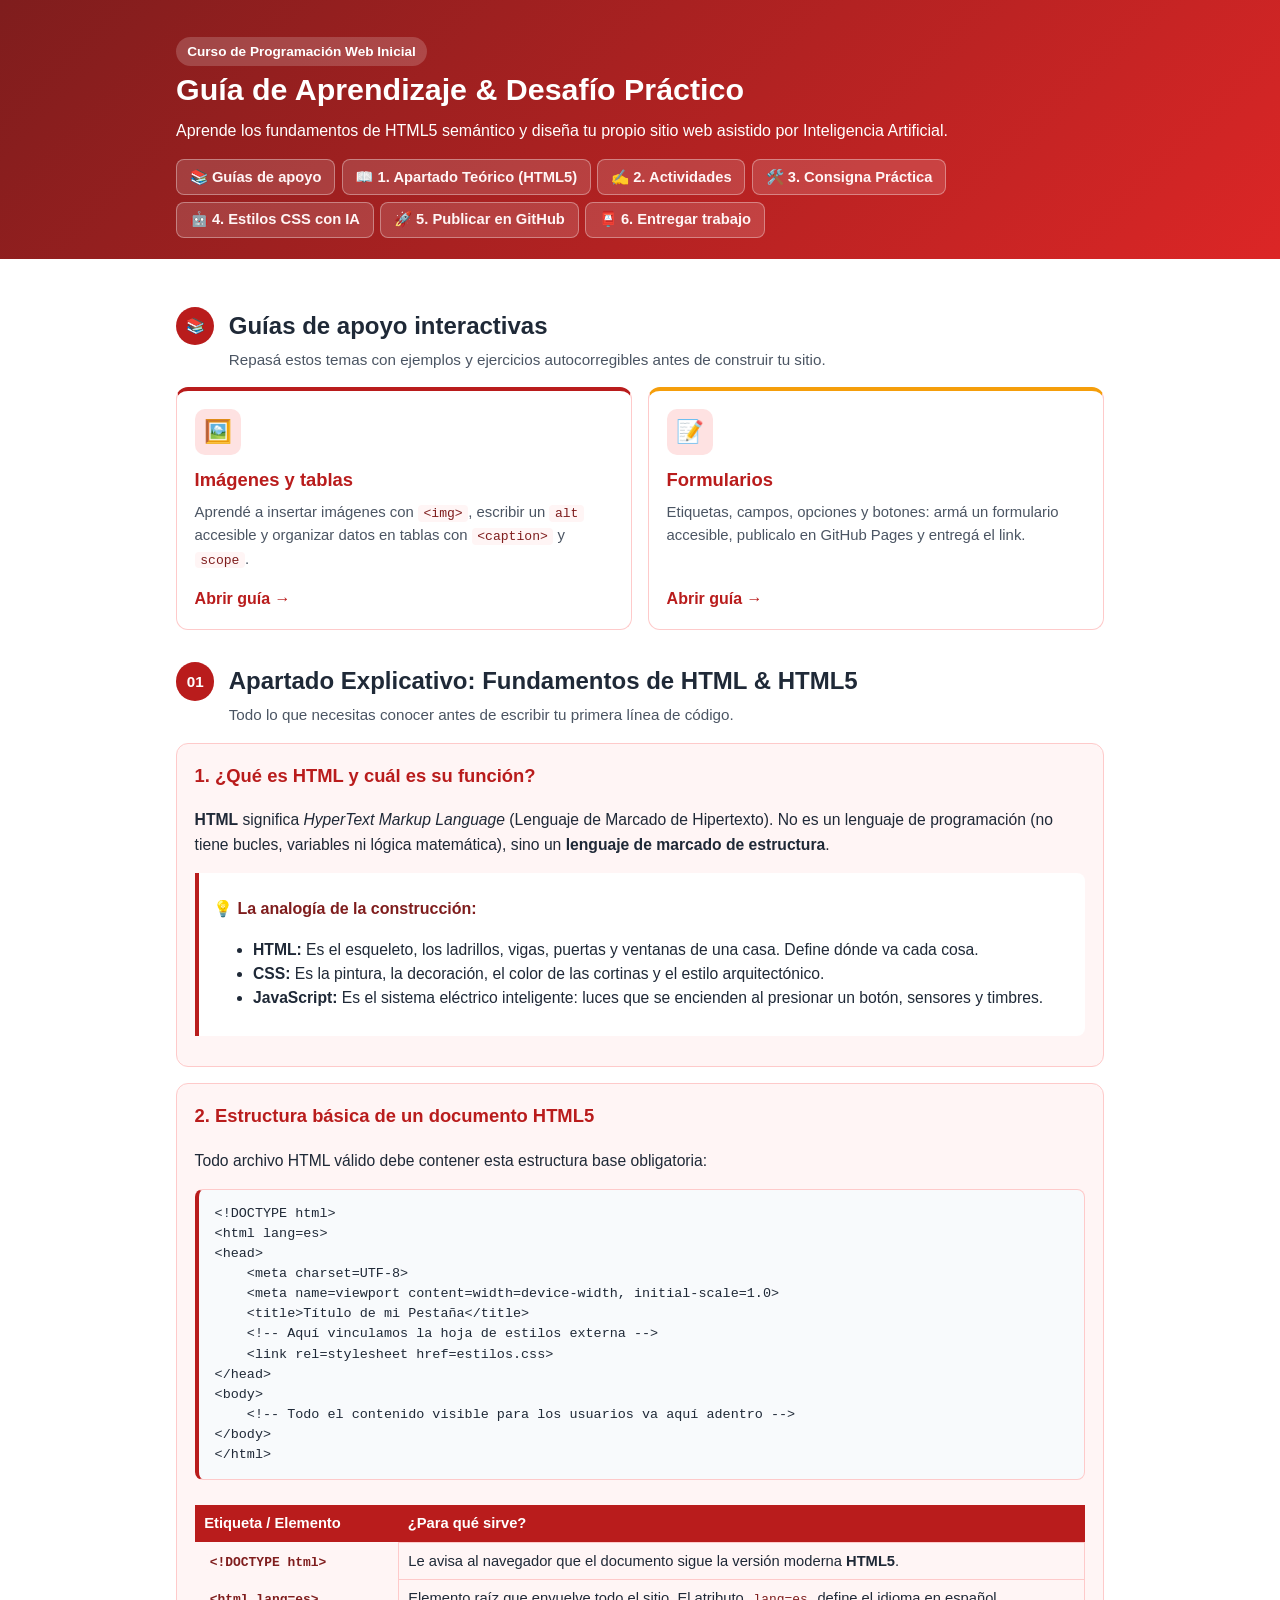
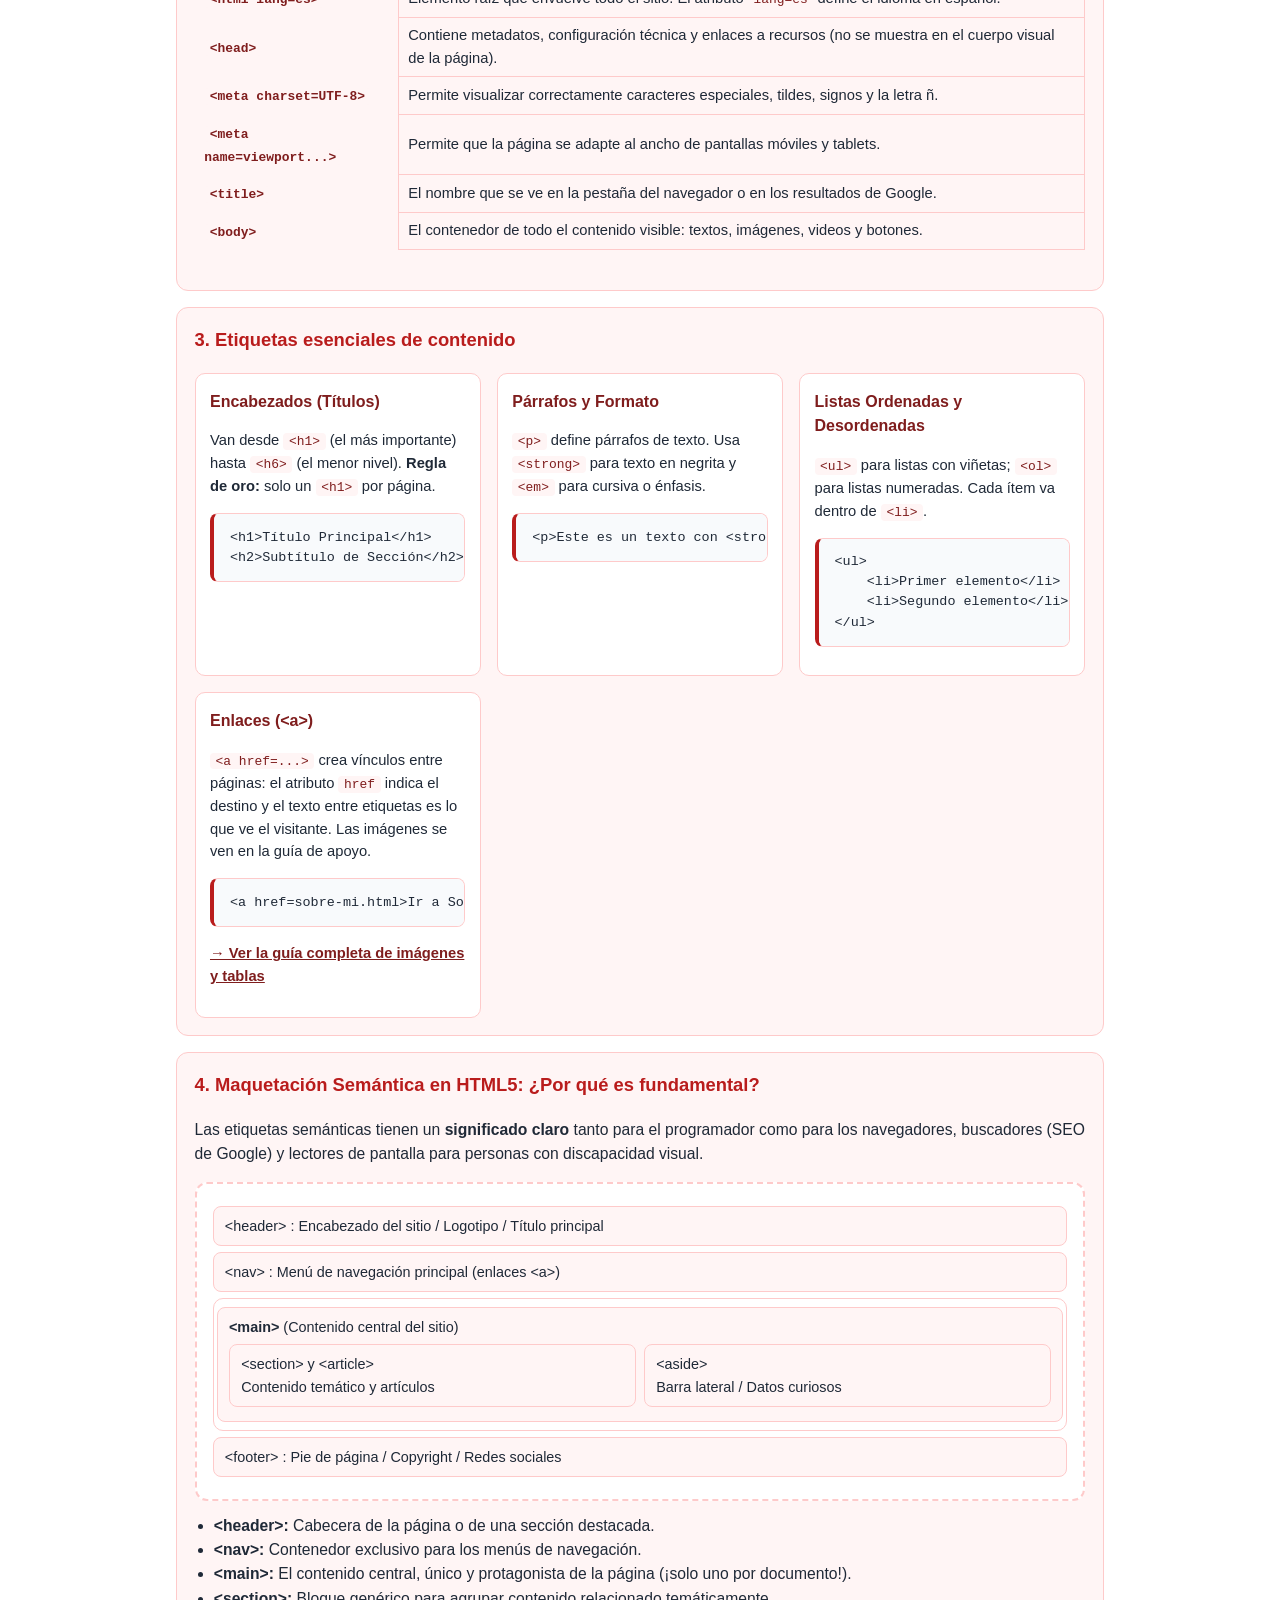
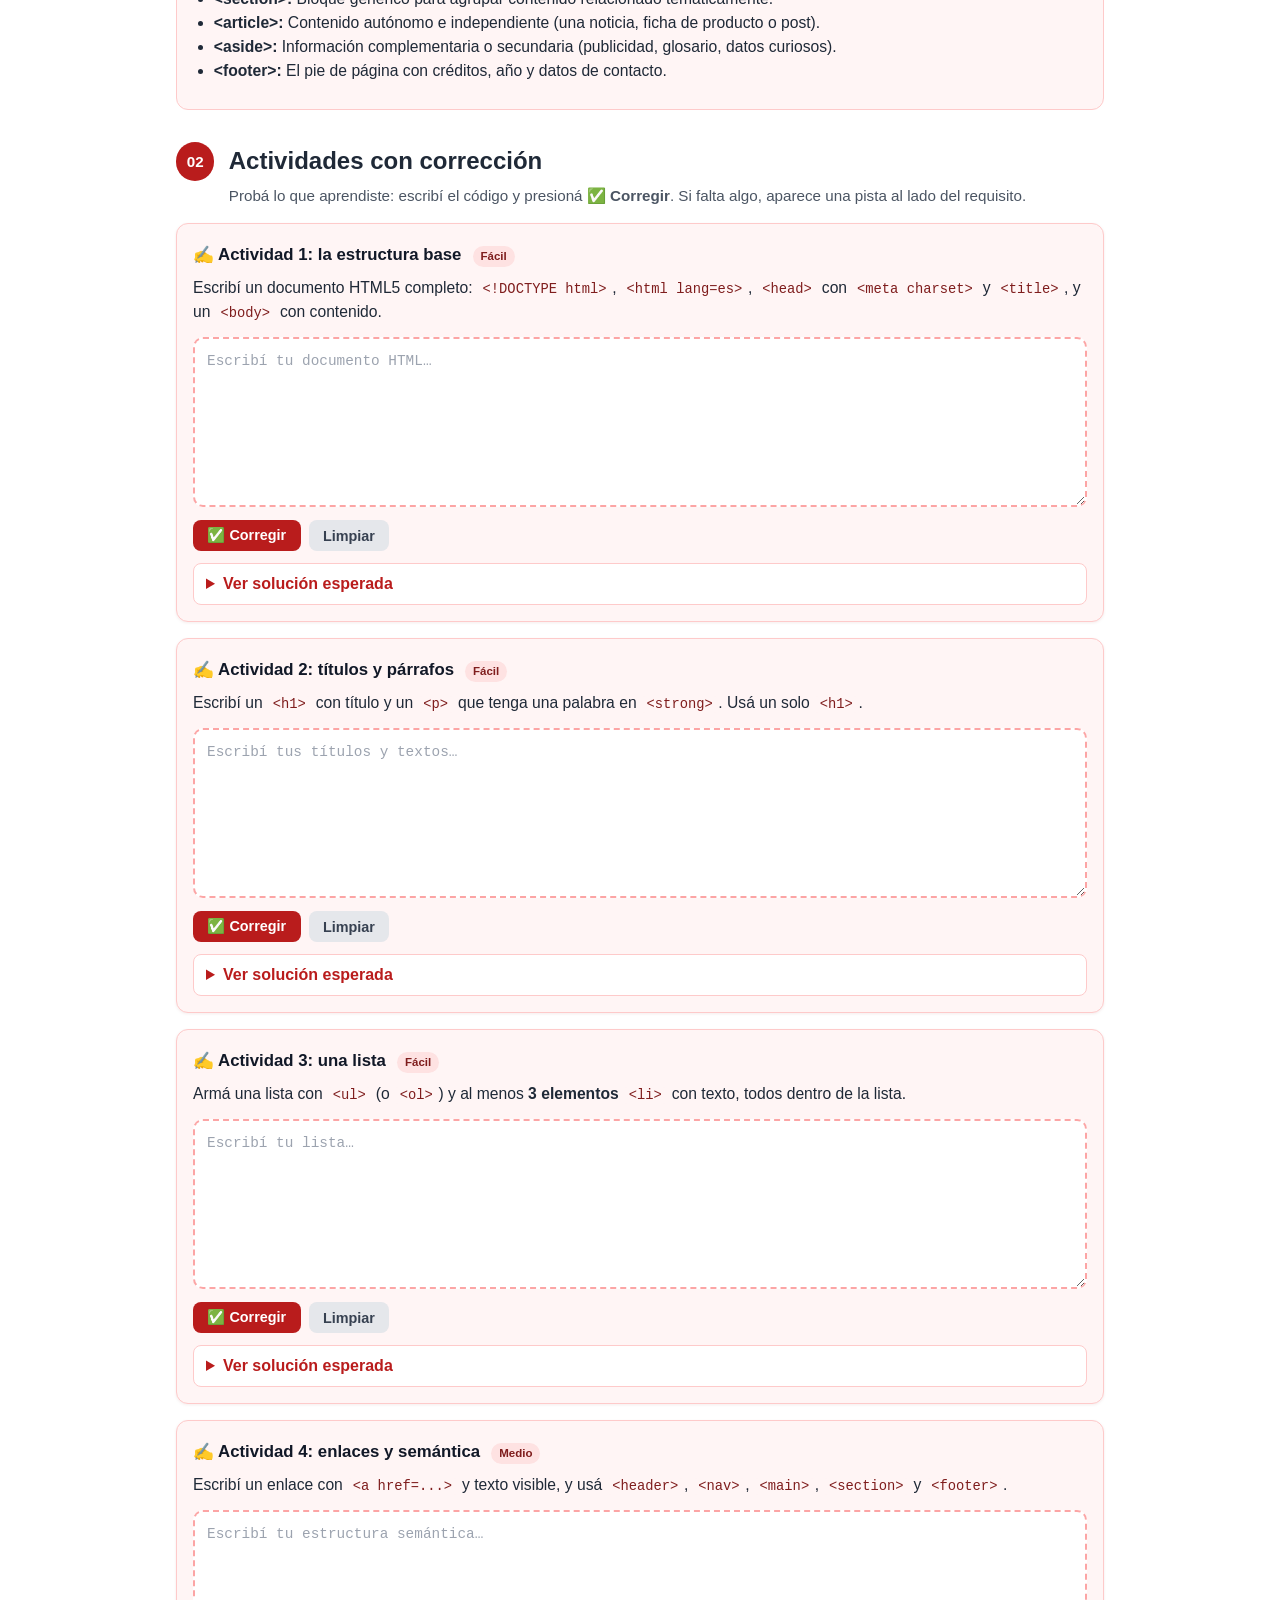
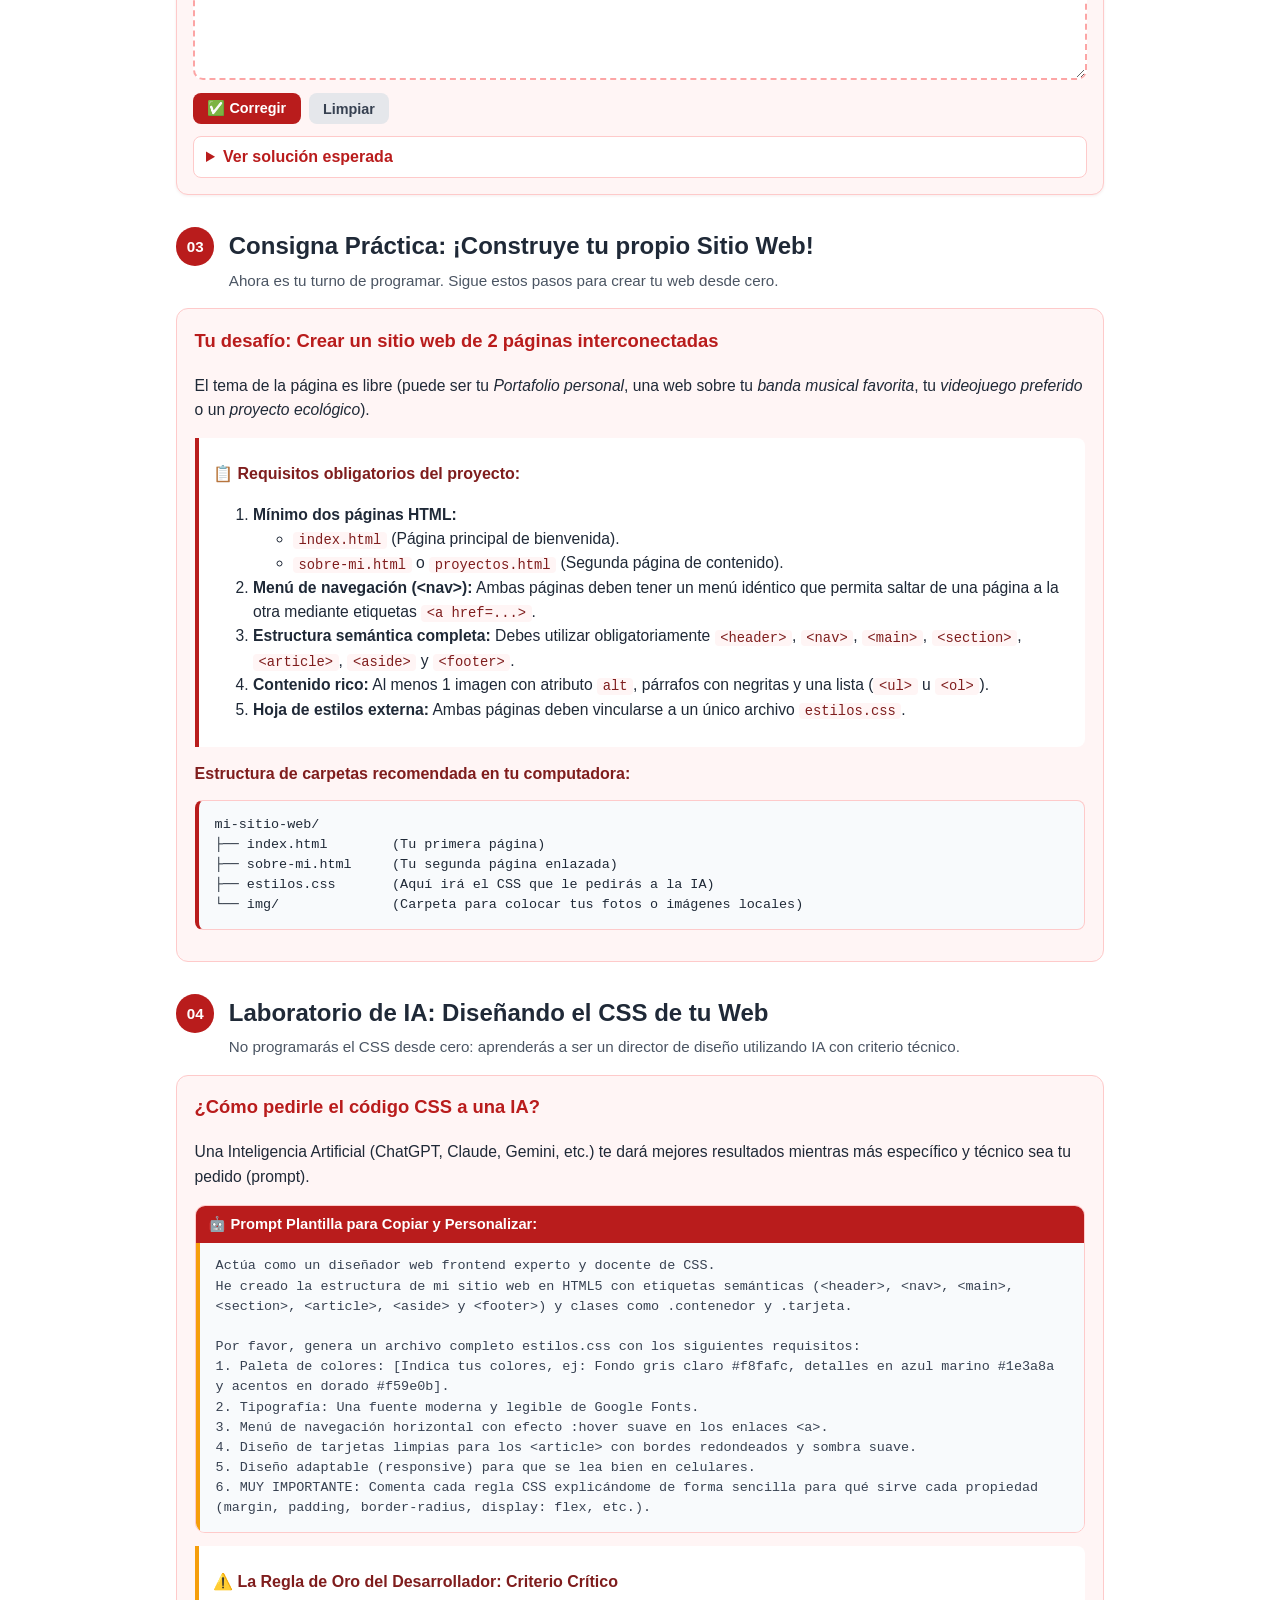
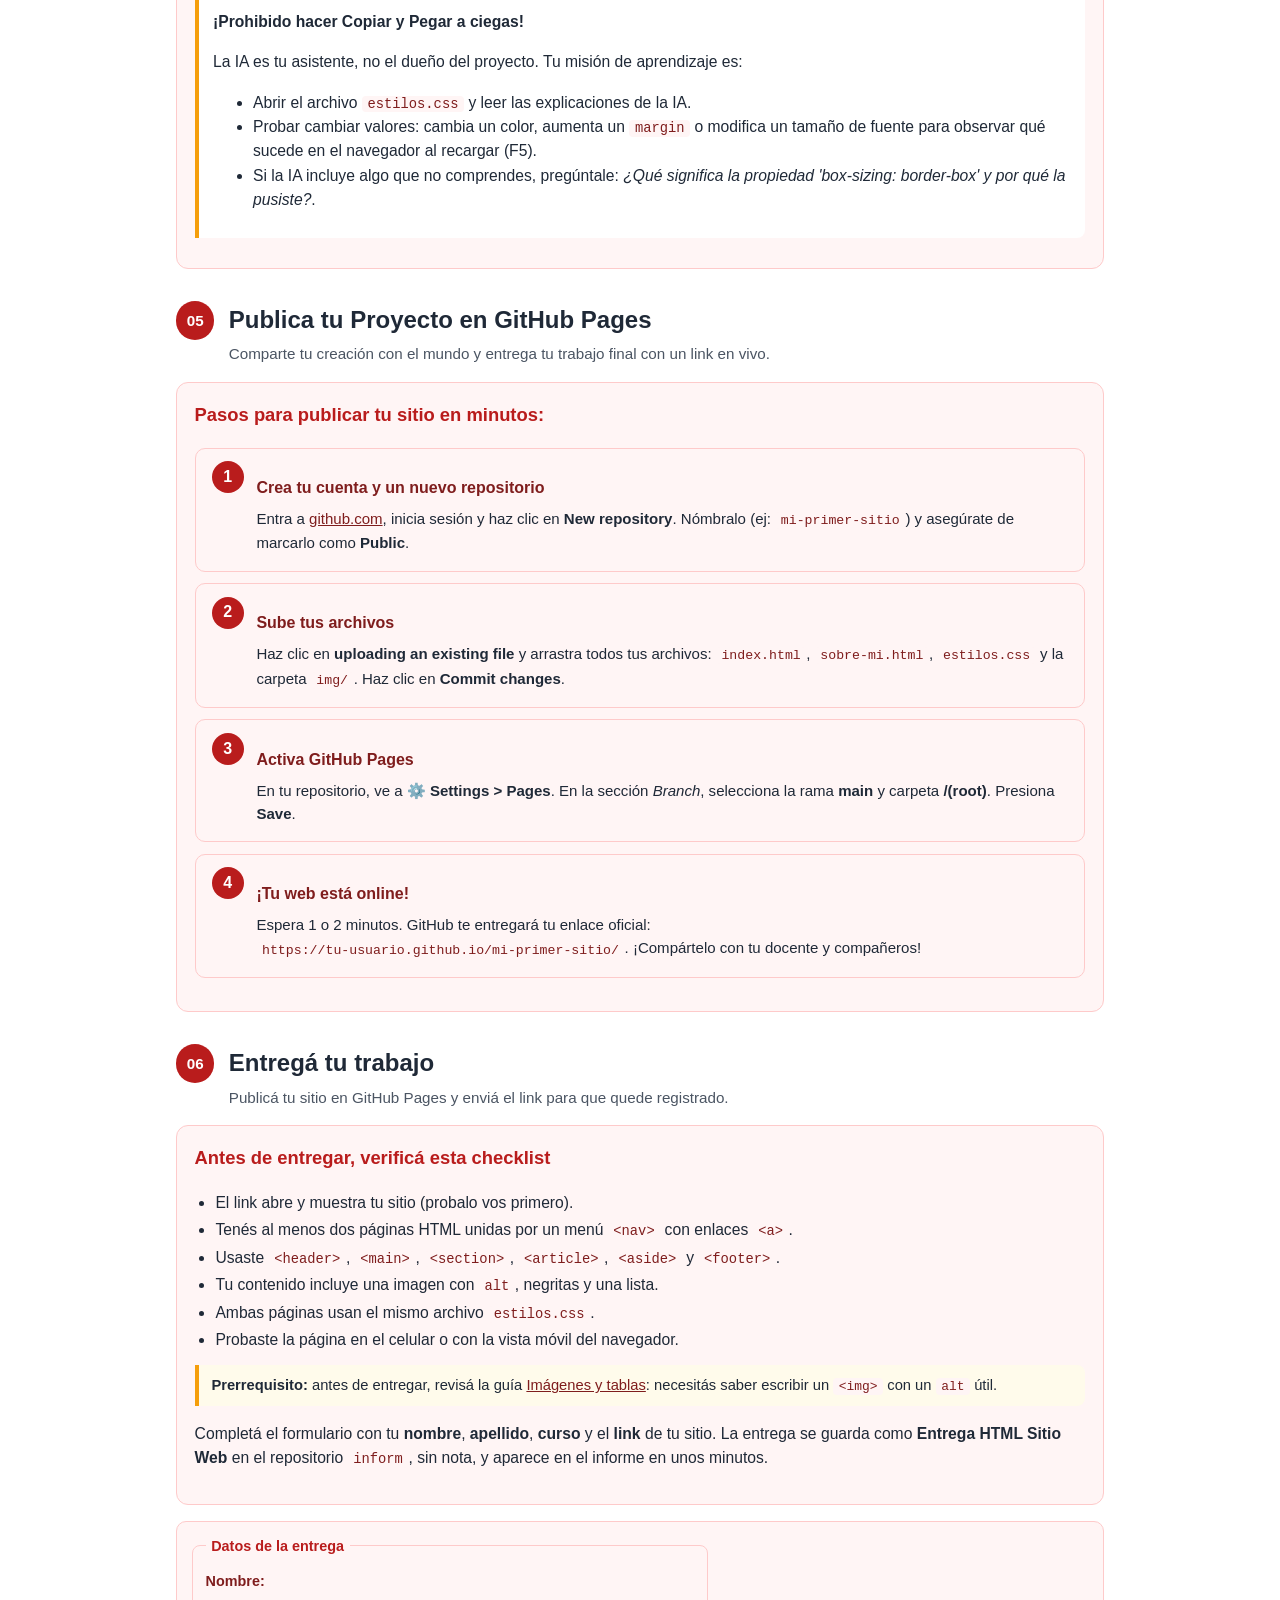
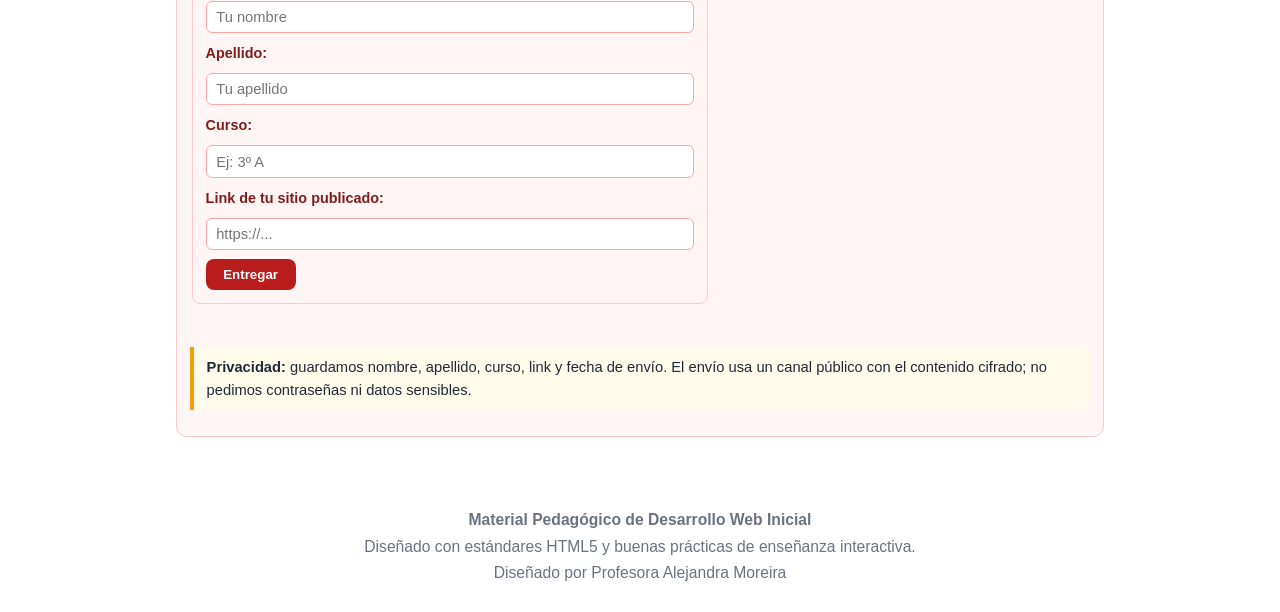
==== commit 6a8c74bb: "Unificar guias de tablas y formularios en el hub con tres entregas y credito docente" ====
--- a/index.html
+++ b/index.html
@@ -1,4 +1,4 @@
-﻿<!DOCTYPE html>
+<!DOCTYPE html>
 <html lang=es>
 <head>
     <meta charset=UTF-8>
@@ -8,6 +8,7 @@
     <link rel=stylesheet href=estilos.css>
 </head>
 <body>
+    <a class=skip-link href=#main>Ir al contenido</a>
 
     <!-- ==========================================
          ENCABEZADO / HEADER
@@ -29,7 +30,7 @@
         </div>
     </header>
 
-    <main class=contenedor>
+    <main id=main class=contenedor>
 
         <!-- ==========================================
              GUÍAS DE APOYO (ACCESO A LOS TEMAS)
@@ -44,13 +45,13 @@
             </div>
 
             <div class=grid-guias>
-                <a class=tarjeta-guia href=https://miusuariohoy.github.io/HTMLTablas/>
+                <a class=tarjeta-guia href=imagenes-tablas/>
                     <span class=icono-guia aria-hidden=true>🖼️</span>
                     <h3>Imágenes y tablas</h3>
                     <p>Aprendé a insertar imágenes con <code>&lt;img&gt;</code>, escribir un <code>alt</code> accesible y organizar datos en tablas con <code>&lt;caption&gt;</code> y <code>scope</code>.</p>
                     <span class=cta-guia>Abrir guía →</span>
                 </a>
-                <a class=tarjeta-guia href=https://miusuariohoy.github.io/HTMLForm/>
+                <a class=tarjeta-guia href=formularios/>
                     <span class=icono-guia aria-hidden=true>📝</span>
                     <h3>Formularios</h3>
                     <p>Etiquetas, campos, opciones y botones: armá un formulario accesible, publicalo en GitHub Pages y entregá el link.</p>
@@ -178,7 +179,7 @@
                         <h4>Enlaces (&lt;a&gt;)</h4>
                         <p><code>&lt;a href=...&gt;</code> crea vínculos entre páginas: el atributo <code>href</code> indica el destino y el texto entre etiquetas es lo que ve el visitante. Las imágenes se ven en la guía de apoyo.</p>
                         <pre><code>&lt;a href=sobre-mi.html&gt;Ir a Sobre Mí&lt;/a&gt;</code></pre>
-                        <p><a class=link-guia href=https://miusuariohoy.github.io/HTMLTablas/>→ Ver la guía completa de imágenes y tablas</a></p>
+                        <p><a class=link-guia href=imagenes-tablas/>→ Ver la guía completa de imágenes y tablas</a></p>
                     </div>
                 </div>
             </article>
@@ -465,11 +466,12 @@
                     <li>Ambas páginas usan el mismo archivo <code>estilos.css</code>.</li>
                     <li>Probaste la página en el celular o con la vista móvil del navegador.</li>
                 </ul>
+                <p class=nota><strong>Prerrequisito:</strong> antes de entregar, revisá la guía <a href=imagenes-tablas/>Imágenes y tablas</a>: necesitás saber escribir un <code>&lt;img&gt;</code> con un <code>alt</code> útil.</p>
                 <p>Completá el formulario con tu <strong>nombre</strong>, <strong>apellido</strong>, <strong>curso</strong> y el <strong>link</strong> de tu sitio. La entrega se guarda como <strong>Entrega HTML Sitio Web</strong> en el repositorio <code>inform</code>, sin nota, y aparece en el informe en unos minutos.</p>
             </article>
 
             <div class=ejemplo>
-                <form class=entrega-form id=form-entrega>
+                <form class=entrega-form id=form-entrega data-examen=entrega-html-sitio-web data-titulo="Entrega HTML Sitio Web" data-detalle="Link del sitio">
                     <fieldset>
                         <legend>Datos de la entrega</legend>
                         <label for=ent-nombre>Nombre:</label>
@@ -484,7 +486,7 @@
                     </fieldset>
                 </form>
                 <div class="estado-entrega" id=estado-entrega role=status aria-live=polite></div>
-                <p class=nota><strong>Privacidad:</strong> solo guardamos tu nombre, apellido, curso y el link de tu sitio. No pedimos contraseñas ni datos bancarios.</p>
+                <p class=nota><strong>Privacidad:</strong> guardamos nombre, apellido, curso, link y fecha de envío. El envío usa un canal público con el contenido cifrado; no pedimos contraseñas ni datos sensibles.</p>
             </div>
         </section>
 
@@ -497,6 +499,7 @@
         <div class=contenedor>
             <p><strong>Material Pedagógico de Desarrollo Web Inicial</strong></p>
             <p>Diseñado con estándares HTML5 y buenas prácticas de enseñanza interactiva.</p>
+            <p>Diseñado por Profesora Alejandra Moreira</p>
         </div>
     </footer>
 
@@ -504,43 +507,7 @@
     /* ============================================================
        ACTIVIDADES CON CORRECCIÓN
        ============================================================ */
-    function etiquetas(texto, nombre){
-      const re = new RegExp('<' + nombre + '\\b([^>]*)>', 'gi');
-      const encontradas = [];
-      let coincidencia;
-      while ((coincidencia = re.exec(texto))) encontradas.push(coincidencia[1]);
-      return encontradas;
-    }
-
-    function etiquetasConContenido(texto, nombre){
-      const re = new RegExp('<' + nombre + '\\b([^>]*)>([\\s\\S]*?)<\\/' + nombre + '\\s*>', 'gi');
-      const encontradas = [];
-      let coincidencia;
-      while ((coincidencia = re.exec(texto))) {
-        encontradas.push({ attrs: coincidencia[1], contenido: coincidencia[2] });
-      }
-      return encontradas;
-    }
-
-    function atributo(atributos, nombre){
-      const re = new RegExp('\\b' + nombre + '\\s*=\\s*(?:"([^"]*)"|\'([^\']*)\'|([^\\s>]+))', 'i');
-      const m = re.exec(atributos);
-      if (!m) return null;
-      if (m[1] !== undefined) return m[1];
-      if (m[2] !== undefined) return m[2];
-      return m[3];
-    }
-
-    function textoVisible(html){
-      return String(html || '')
-        .replace(/<[^>]*>/g, ' ')
-        .replace(/&[a-z0-9#]+;/gi, ' ')
-        .normalize('NFD').replace(/[\u0300-\u036f]/g, '')
-        .toLowerCase().replace(/[^a-z0-9]+/g, ' ')
-        .trim();
-    }
-
-    const EJERCICIOS = {
+    window.EJERCICIOS = {
       a1: { requisitos: [
         { d:'Usa &lt;!DOCTYPE html&gt;', p:'La primera línea tiene que ser &lt;!DOCTYPE html&gt;.', f:t => /<!doctype\s+html\s*>/i.test(t) },
         { d:'El &lt;html&gt; tiene lang', p:'Escribí &lt;html lang="es"&gt;.', f:t => /<html\b[^>]*\blang\s*=/i.test(t) },
@@ -573,175 +540,8 @@
       ]}
     };
 
-    function corregir(boton){
-      const art = boton.closest('.ejercicio');
-      const texto = art.querySelector('.respuesta').value;
-      const datos = EJERCICIOS[art.dataset.id];
-      const resultados = datos.requisitos.map(function(r){
-        return { texto:r.d, pista:r.p, ok: !!r.f(texto) };
-      });
-      const bien = resultados.filter(function(r){ return r.ok; }).length;
-      const total = resultados.length;
-      const perfecto = bien === total;
-      art.classList.toggle('correcto', perfecto);
-      art.querySelector('.resultado').innerHTML =
-        '<div class="resumen' + (perfecto ? '' : ' parcial') + '">' +
-          (perfecto ? '✅ ' : '✍️ ') + bien + ' de ' + total + ' requisitos cumplidos' +
-        '</div><ul>' +
-        resultados.map(function(r){
-          return '<li class="' + (r.ok ? 'si' : 'no') + '">' + (r.ok ? '✅' : '❌') + ' ' + r.texto +
-            (r.ok || !r.pista ? '' : '<span class="pista">Pista: ' + r.pista + '</span>') + '</li>';
-        }).join('') + '</ul>';
-    }
-
-    document.querySelectorAll('.corregir').forEach(function(b){
-      b.addEventListener('click', function(){ corregir(b); });
-    });
-
-    document.querySelectorAll('.limpiar').forEach(function(b){
-      b.addEventListener('click', function(){
-        const art = b.closest('.ejercicio');
-        art.querySelector('.respuesta').value = '';
-        art.querySelector('.resultado').innerHTML = '';
-        art.classList.remove('correcto');
-      });
-    });
-
-    /* ============================================================
-       ENTREGA: mismo canal cifrado que el resto de las entregas
-       ============================================================ */
-    const ENTREGA = {
-      NTFY_TOPIC: 'py1-inform-7ae6582c6449a0fd',
-      CLAVE_PUBLICA: 'MIIBIjANBgkqhkiG9w0BAQEFAAOCAQ8AMIIBCgKCAQEAy4M/CjOEBBmnmgPc2B+yj5O55KOVGE7voIQ41DWI8OMuuQVNlWgzUPgTxW58x7hOW/my1uiUNbNZvm3oixTZJtBw8Lxi8rMVCv9gRArhU8QELEyY1EjB9VCYxZ0UysC1375+m+J757GB3nweSvjRY5esbKzvYOLwh7Lj+sRY6mNgygm/RkeQKhqQ2u/L+PkIVZ7J9evXDofKYP6MOayW6kM61wqFjh32pE5kjDwMkIBmX73BgTD2elxP8iIfvKhr+dqVgft93Gn9x21SxbF1/Ih0ObpCzzTzbMsl2MRiZKR7PndaO7Wtbt1MxbvtvrpV/nTct6bMx1Rl9amYxtsdRwIDAQAB',
-      EXAMEN: 'entrega-html-sitio-web',
-      TITULO: 'Entrega HTML Sitio Web',
-      MATERIA: 'HTML'
-    };
-
-    function b64DeBuffer(buffer){
-      const bytes = new Uint8Array(buffer);
-      let bin = '';
-      for (let i = 0; i < bytes.length; i++) bin += String.fromCharCode(bytes[i]);
-      return btoa(bin);
-    }
-
-    function bufferDeB64(texto){
-      const bin = atob(texto);
-      const bytes = new Uint8Array(bin.length);
-      for (let i = 0; i < bin.length; i++) bytes[i] = bin.charCodeAt(i);
-      return bytes;
-    }
-
-    function comprimir(datos){
-      if (!window.CompressionStream || !window.Response || !window.Blob) {
-        return Promise.resolve({ datos: datos, z: 0 });
-      }
-      try {
-        const flujo = new Blob([datos]).stream().pipeThrough(new window.CompressionStream('gzip'));
-        return new Response(flujo).arrayBuffer().then(function(buffer){
-          return { datos: new Uint8Array(buffer), z: 1 };
-        }).catch(function(){ return { datos: datos, z: 0 }; });
-      } catch (e) {
-        return Promise.resolve({ datos: datos, z: 0 });
-      }
-    }
-
-    function cifrarPayload(payload){
-      if (!window.crypto || !window.crypto.subtle) {
-        return Promise.reject(new Error('Este navegador no soporta cifrado. Probá con Chrome o Firefox actualizado.'));
-      }
-      const datos = new TextEncoder().encode(JSON.stringify(payload));
-      return comprimir(datos).then(function(paquete){
-        return window.crypto.subtle.importKey(
-          'spki', bufferDeB64(ENTREGA.CLAVE_PUBLICA),
-          { name: 'RSA-OAEP', hash: 'SHA-256' }, false, ['encrypt']
-        ).then(function(clavePublica){
-          return window.crypto.subtle.generateKey(
-            { name: 'AES-GCM', length: 256 }, true, ['encrypt']
-          ).then(function(claveAes){
-            const iv = window.crypto.getRandomValues(new Uint8Array(12));
-            return window.crypto.subtle.encrypt(
-              { name: 'AES-GCM', iv: iv }, claveAes, paquete.datos
-            ).then(function(cifrado){
-              return window.crypto.subtle.exportKey('raw', claveAes).then(function(cruda){
-                return window.crypto.subtle.encrypt(
-                  { name: 'RSA-OAEP' }, clavePublica, cruda
-                ).then(function(claveCifrada){
-                  return {
-                    k: b64DeBuffer(claveCifrada),
-                    i: b64DeBuffer(iv),
-                    d: b64DeBuffer(cifrado),
-                    z: paquete.z
-                  };
-                });
-              });
-            });
-          });
-        });
-      });
-    }
-
-    function enviarEntrega(payload){
-      return cifrarPayload(payload).then(function(sobre){
-        return fetch('https://ntfy.sh/' + encodeURIComponent(ENTREGA.NTFY_TOPIC), {
-          method: 'POST',
-          headers: { 'Content-Type': 'text/plain;charset=utf-8' },
-          body: JSON.stringify(sobre)
-        }).then(function(r){
-          if (!r.ok) throw new Error('El canal respondió ' + r.status);
-          return true;
-        });
-      });
-    }
-
-    const formEntrega = document.getElementById('form-entrega');
-    if (formEntrega){
-      formEntrega.addEventListener('submit', function(e){
-        e.preventDefault();
-        const estado = document.getElementById('estado-entrega');
-        const datos = new FormData(formEntrega);
-        const nombre = String(datos.get('nombre') || '').trim();
-        const apellido = String(datos.get('apellido') || '').trim();
-        const curso = String(datos.get('curso') || '').trim();
-        const link = String(datos.get('link') || '').trim();
-
-        if (!nombre || !apellido || !curso || !link){
-          estado.className = 'estado-entrega error';
-          estado.textContent = '❌ Completá todos los campos.';
-          return;
-        }
-
-        const payload = {
-          apellido: apellido,
-          nombre: nombre,
-          curso: curso,
-          examen: ENTREGA.EXAMEN,
-          titulo: ENTREGA.TITULO,
-          materia: ENTREGA.MATERIA,
-          nota: 0,
-          puntosA: 0,
-          puntosB: 0,
-          puntosC: 0,
-          errores: 'Sin errores',
-          detalle: 'Link del sitio: ' + link,
-          respuestas: { enlace: link },
-          momento: new Date().toISOString(),
-          navegador: String(navigator.userAgent || '').slice(0, 400),
-          origen: String(location.href || '').slice(0, 300)
-        };
-
-        estado.className = 'estado-entrega';
-        estado.textContent = 'Enviando entrega…';
-        enviarEntrega(payload).then(function(){
-          estado.className = 'estado-entrega ok';
-          estado.textContent = '✅ Entrega enviada. Tu nombre, apellido, curso y link se guardarán en el repositorio inform como «Entrega HTML Sitio Web» en unos minutos.';
-          formEntrega.reset();
-        }).catch(function(error){
-          estado.className = 'estado-entrega error';
-          estado.textContent = '❌ No se pudo enviar: ' + error.message;
-        });
-      });
-    }
     </script>
+    <script src=scripts/ejercicios.js defer></script>
+    <script src=scripts/entrega.js defer></script>
 </body>
 </html>
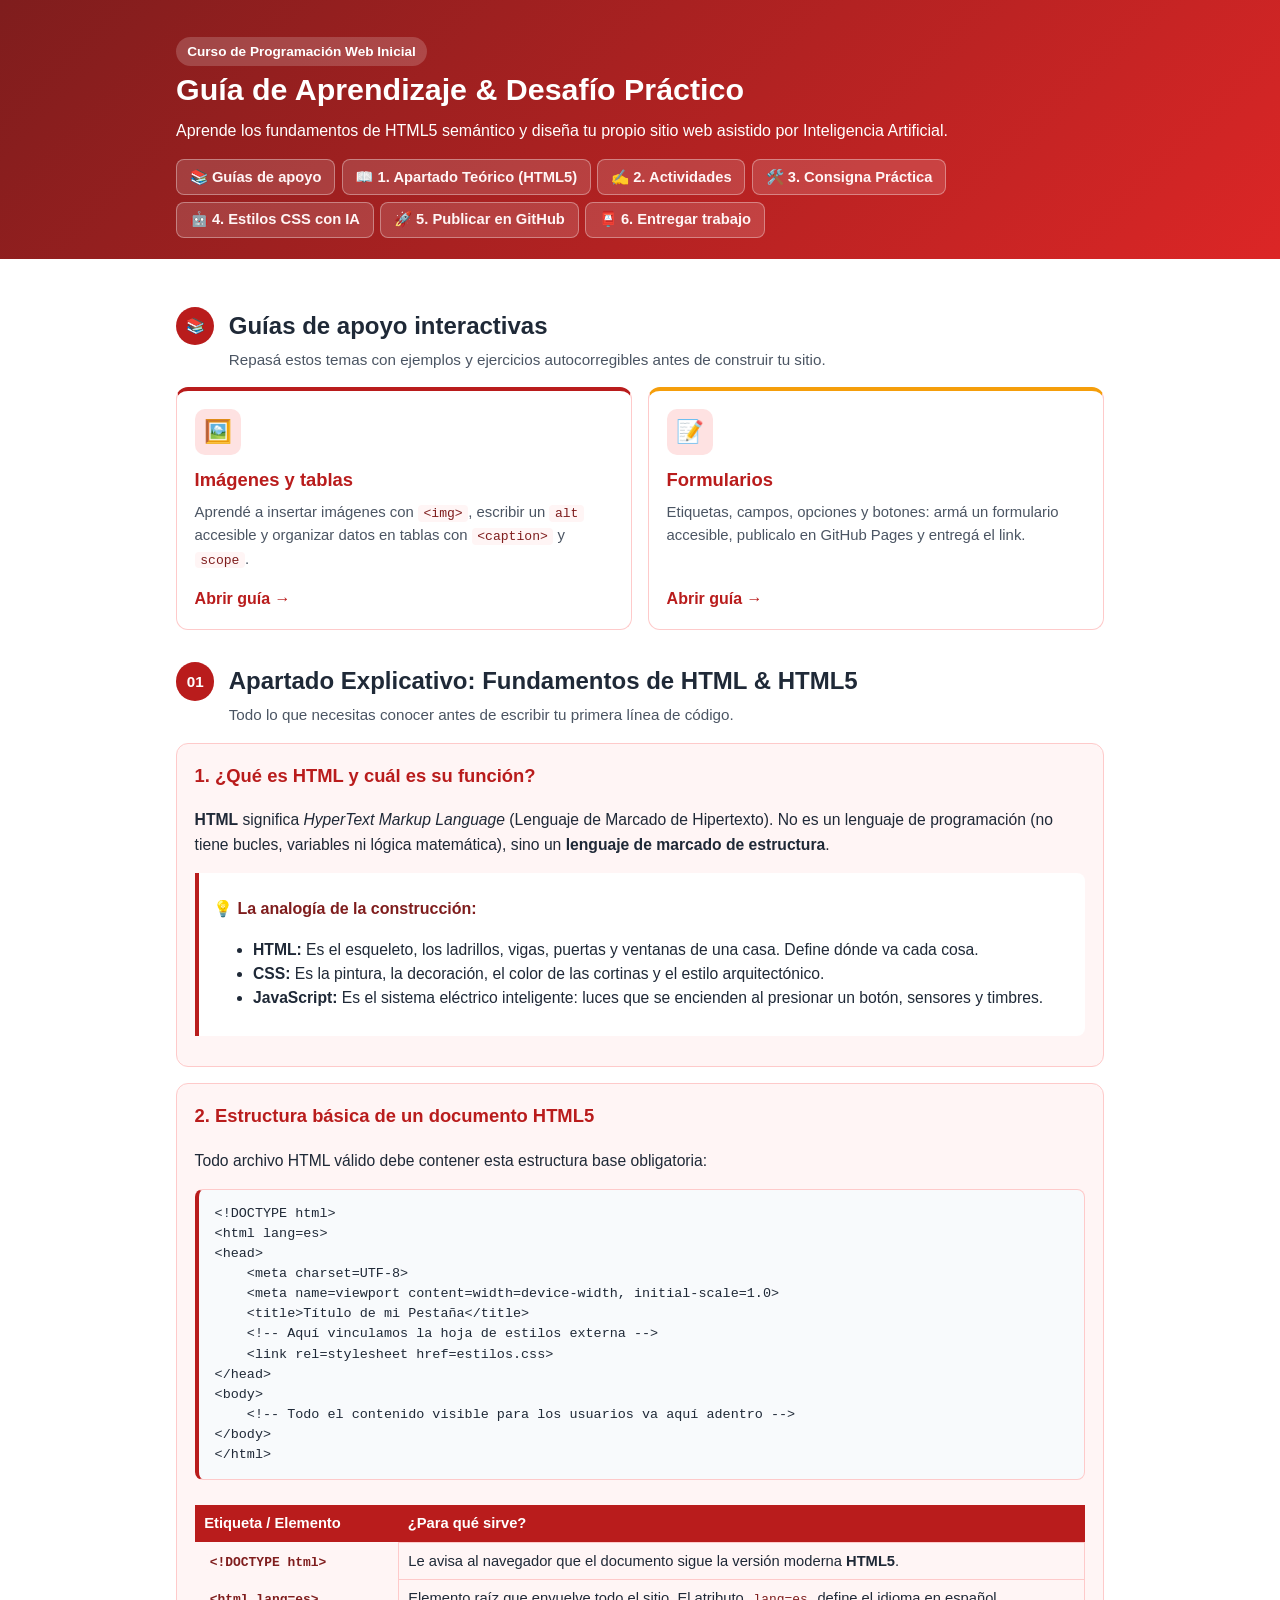
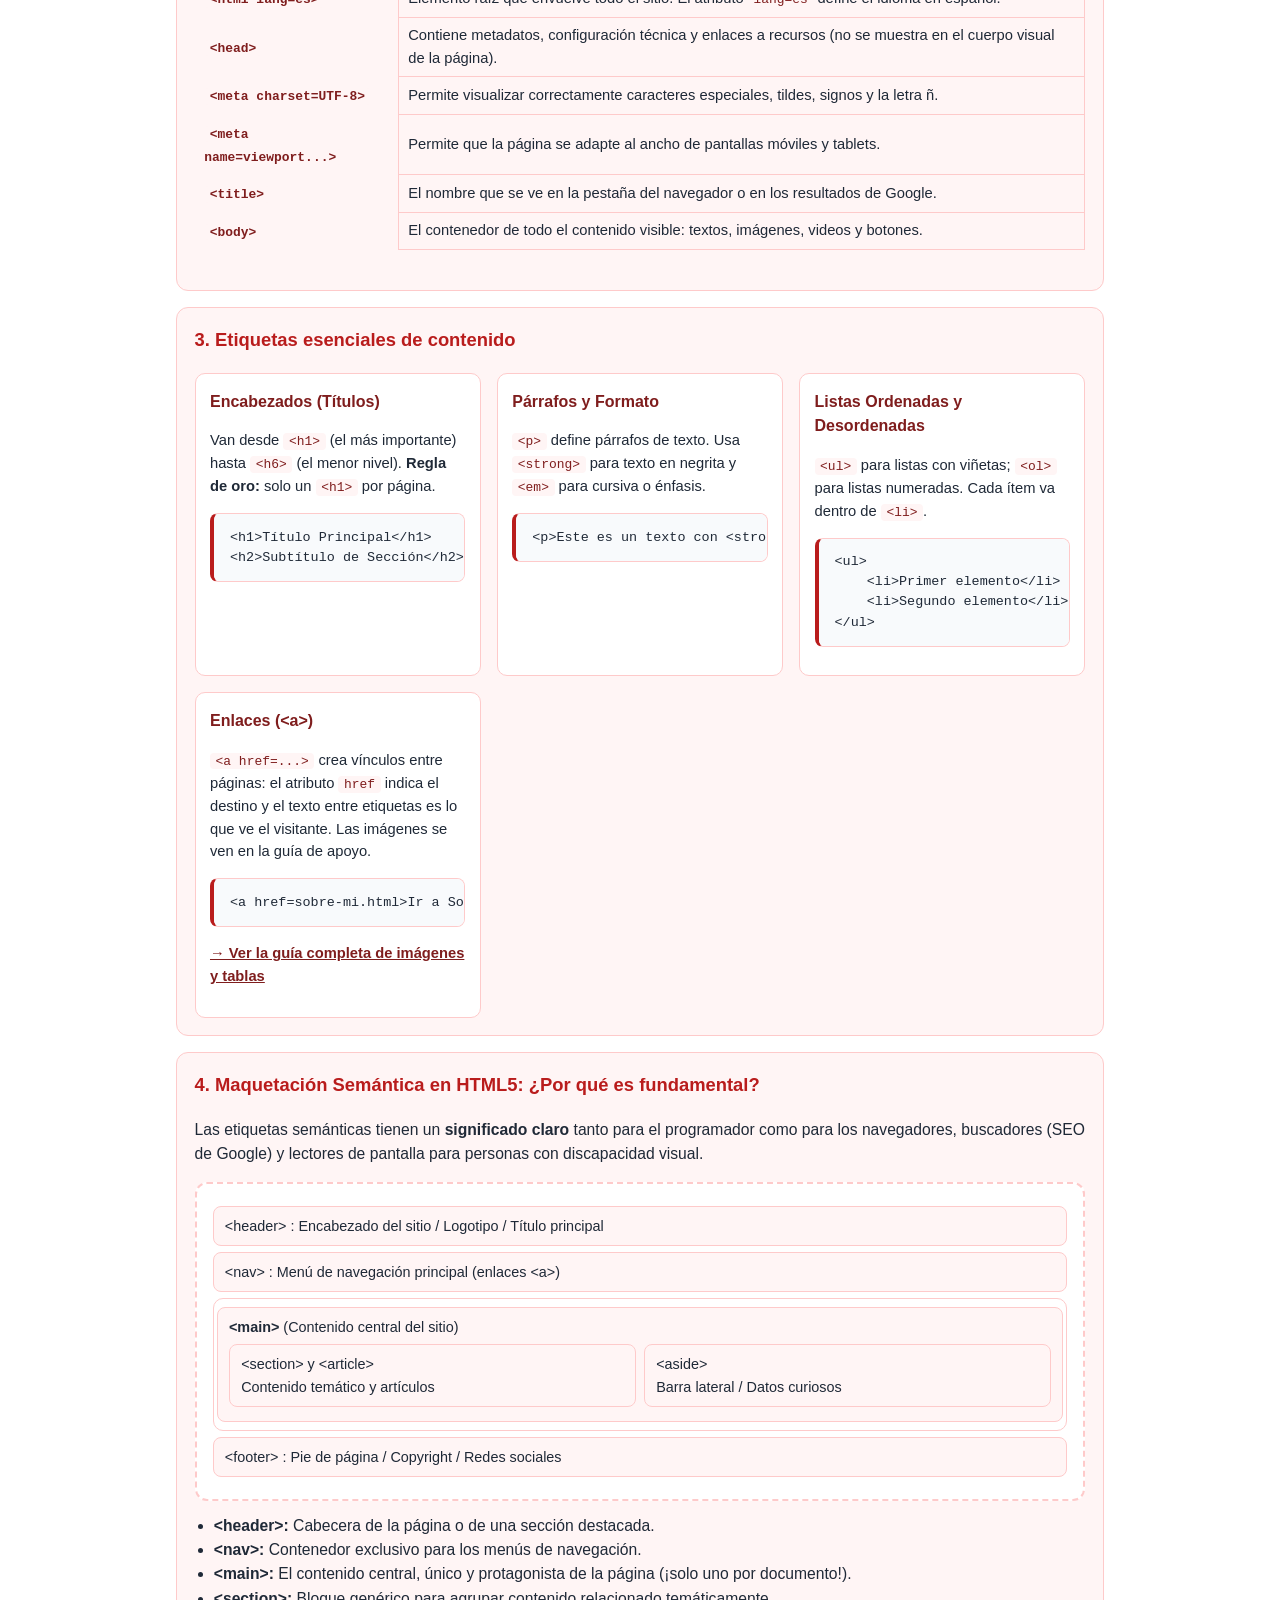
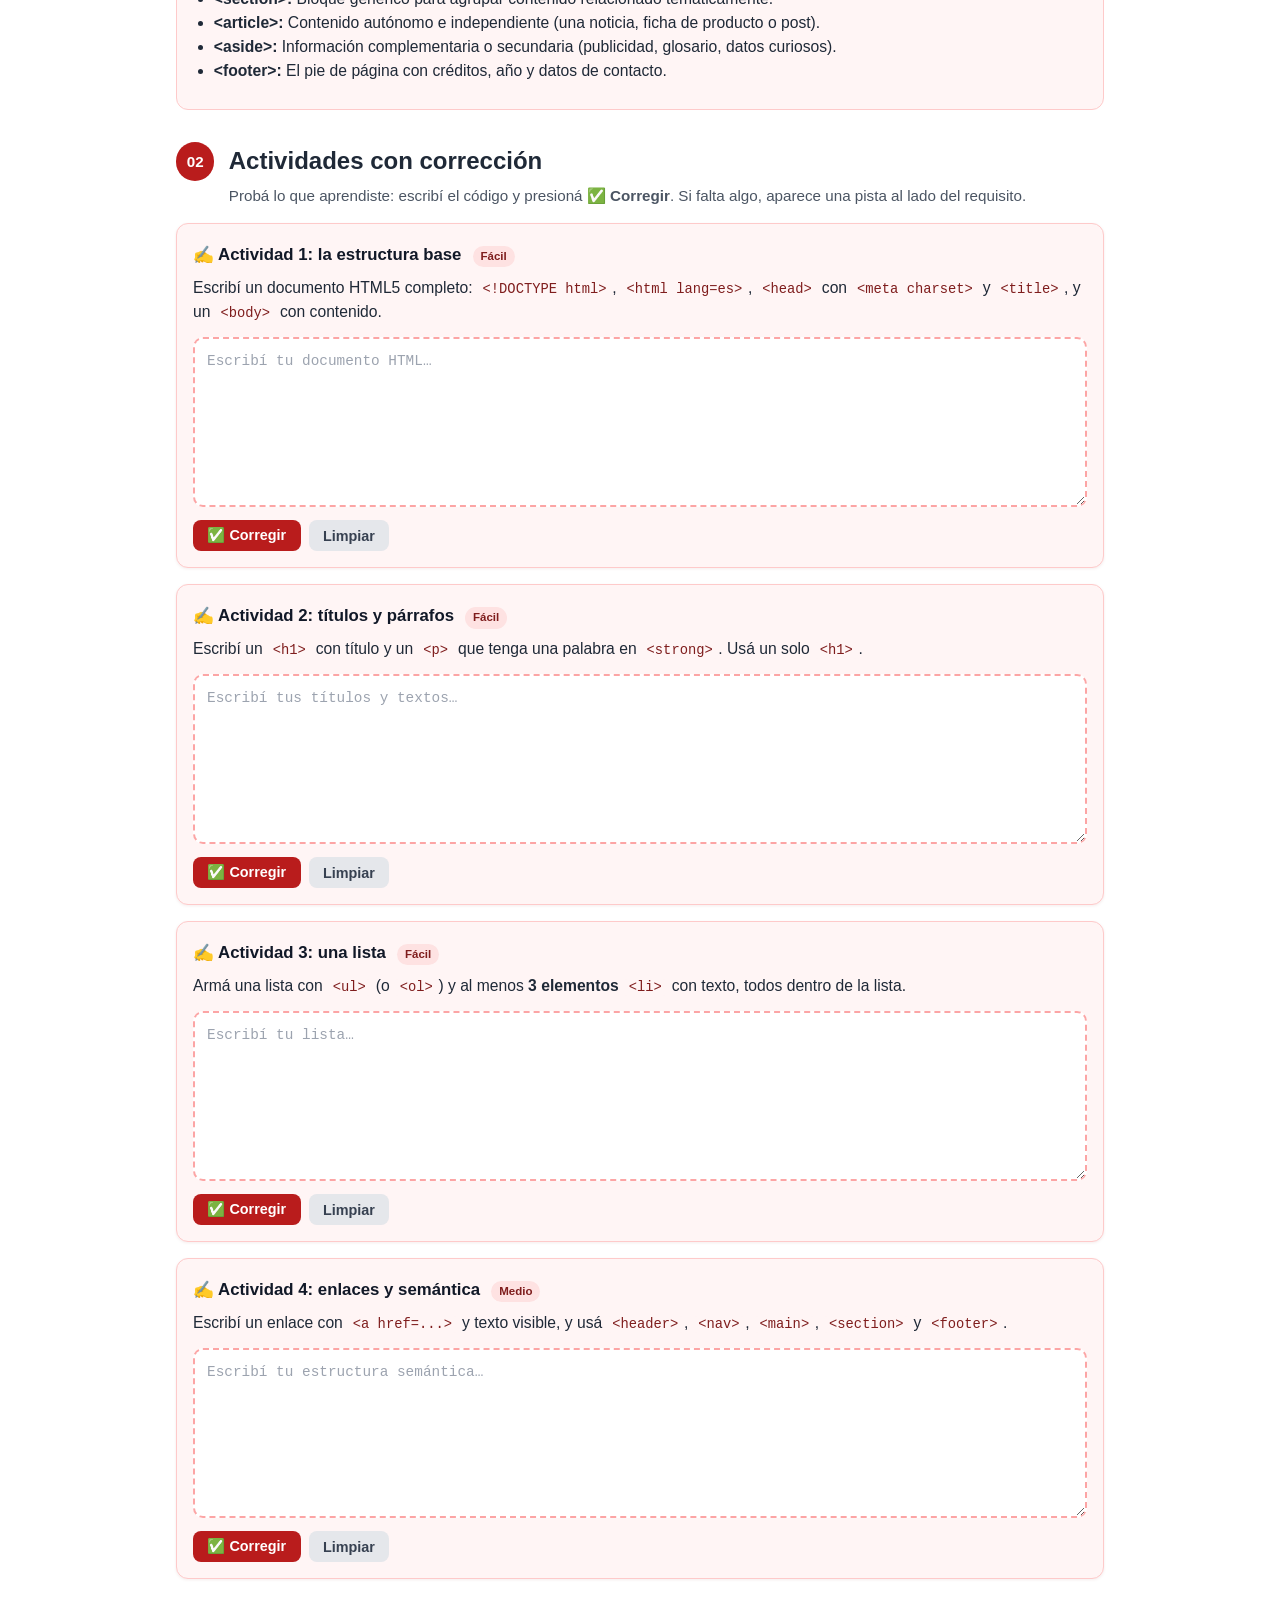
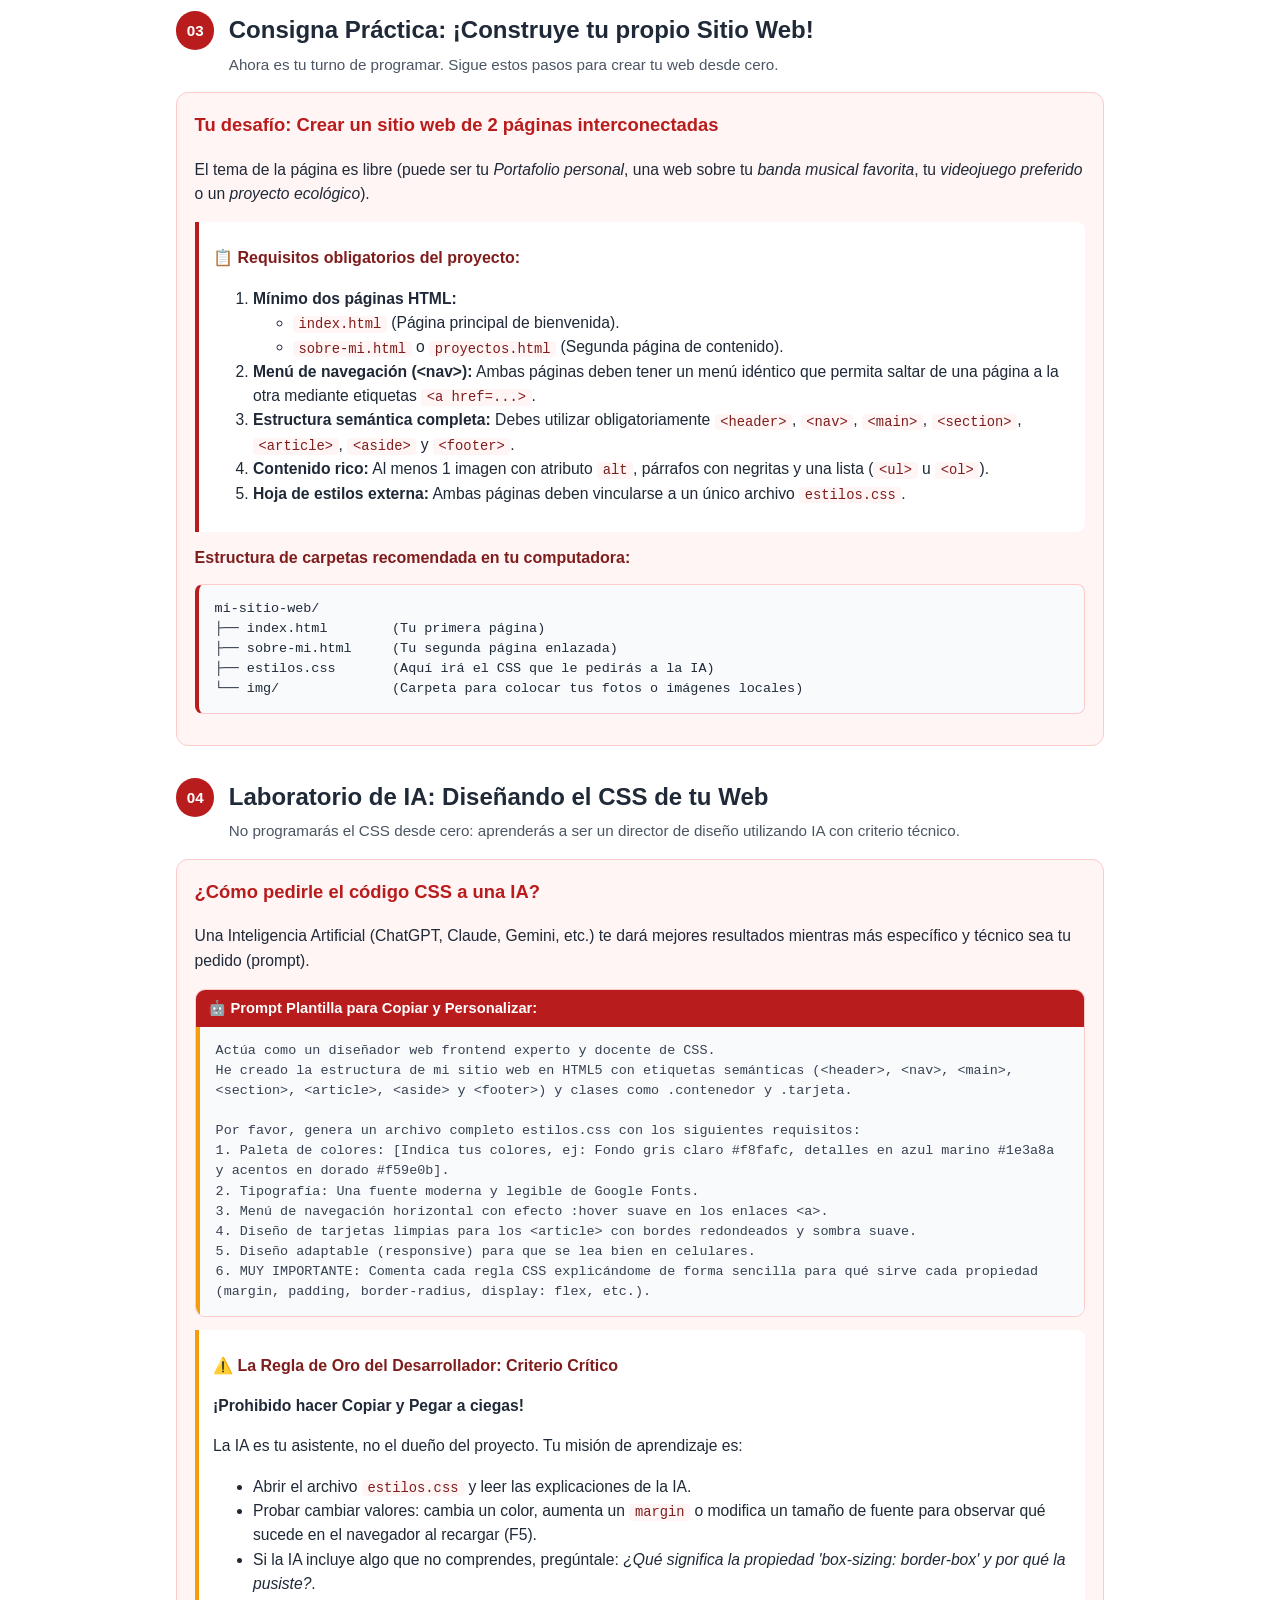
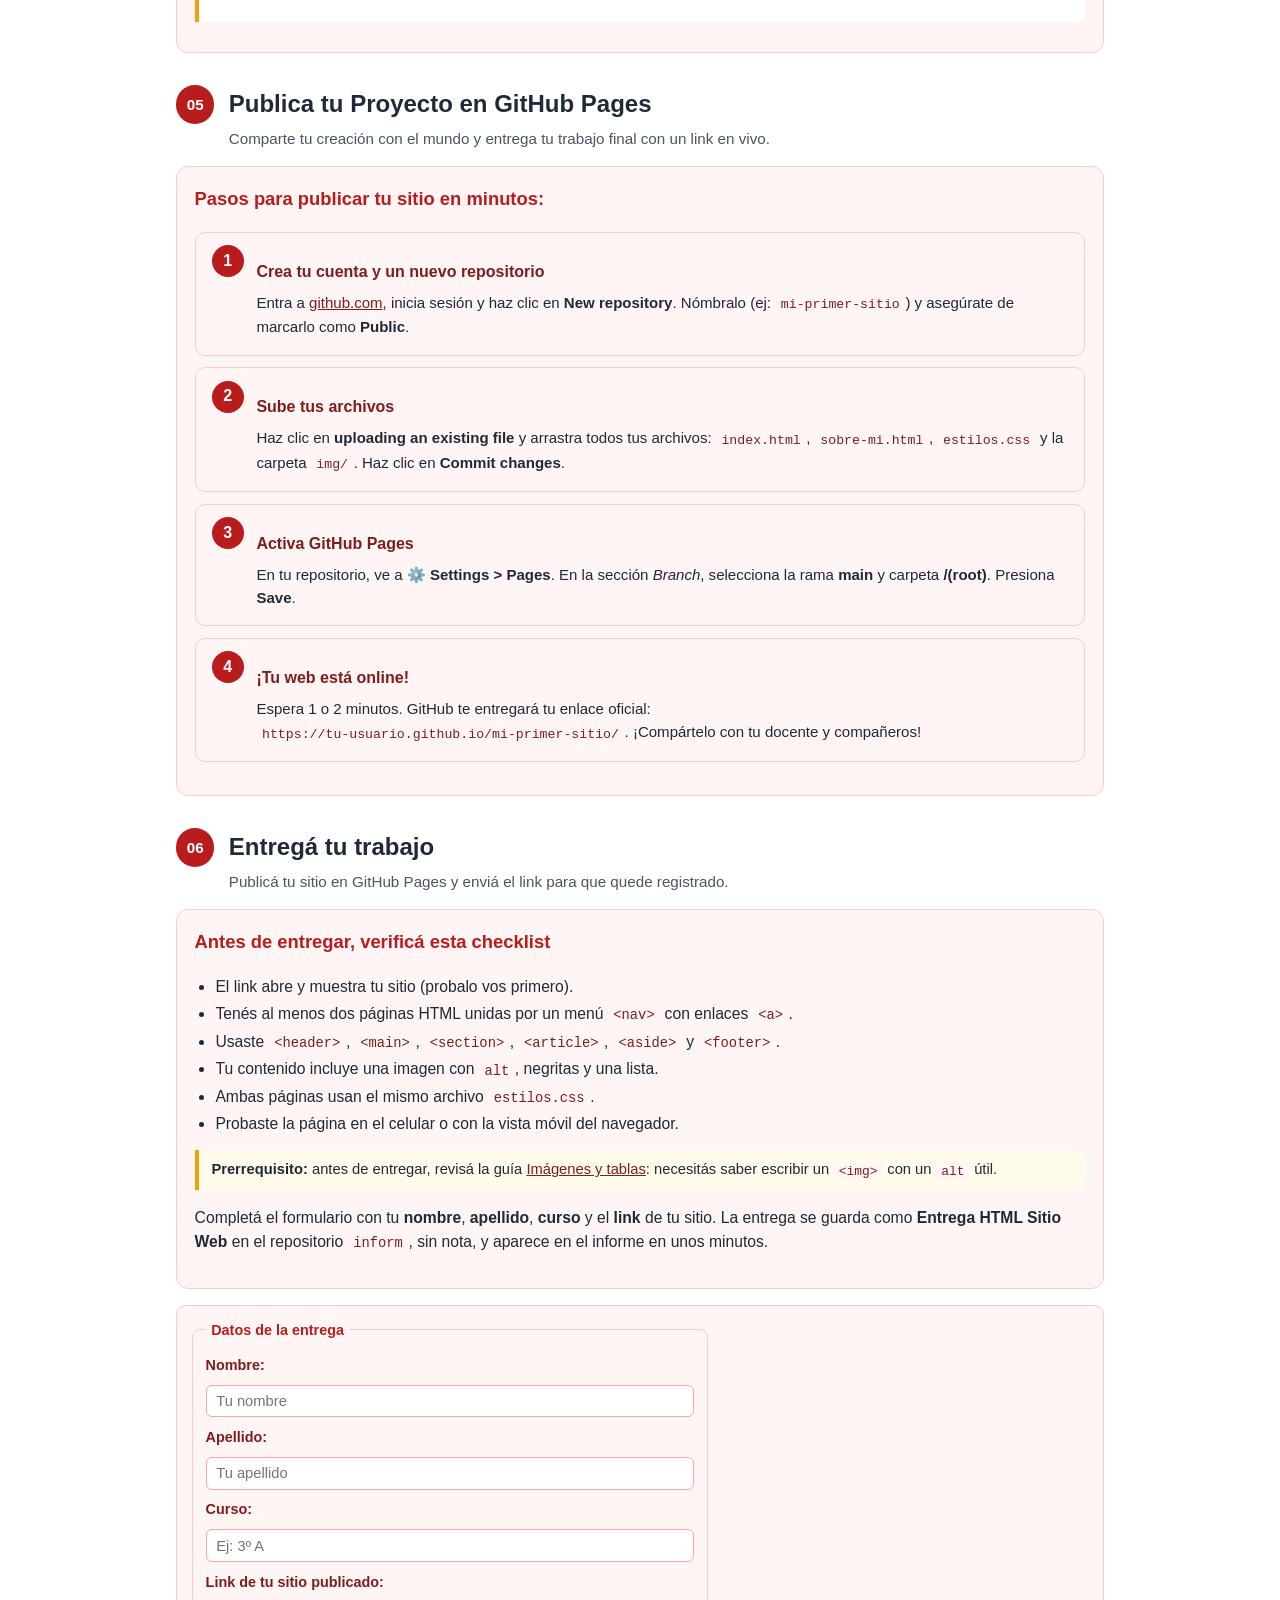
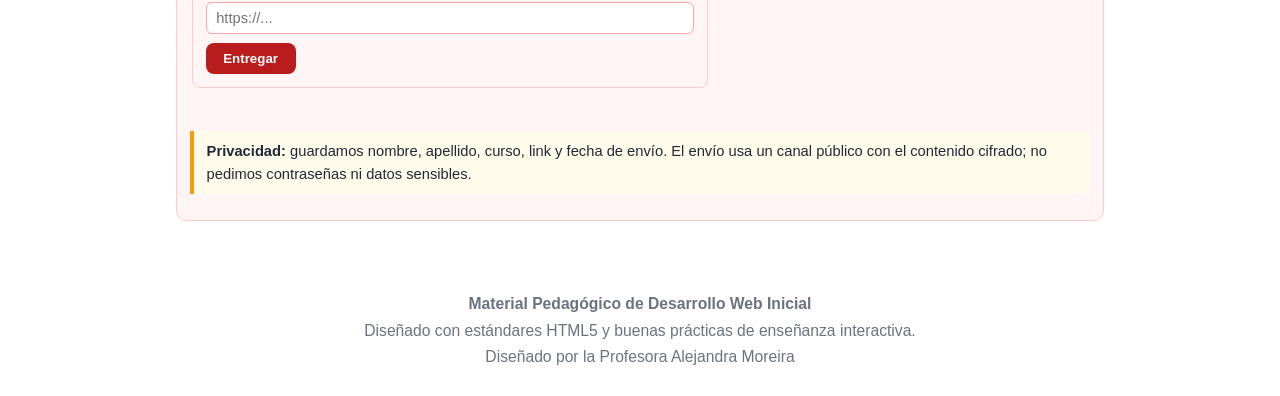
==== commit 8039880a: "Quitar soluciones esperadas y ajustar el credito docente" ====
--- a/index.html
+++ b/index.html
@@ -239,19 +239,7 @@
                     <button type=button class="accion limpiar">Limpiar</button>
                 </div>
                 <div class=resultado></div>
-                <details class=solucion><summary>Ver solución esperada</summary>
-                    <pre>&lt;!DOCTYPE html&gt;
-&lt;html lang="es"&gt;
-&lt;head&gt;
-  &lt;meta charset="UTF-8"&gt;
-  &lt;title&gt;Mi primera página&lt;/title&gt;
-&lt;/head&gt;
-&lt;body&gt;
-  &lt;h1&gt;Hola&lt;/h1&gt;
-&lt;/body&gt;
-&lt;/html&gt;</pre>
-                </details>
-            </article>
+                </article>
 
             <article class=ejercicio data-id=a2>
                 <h3>✍️ Actividad 2: títulos y párrafos <span class=nivel>Fácil</span></h3>
@@ -262,11 +250,7 @@
                     <button type=button class="accion limpiar">Limpiar</button>
                 </div>
                 <div class=resultado></div>
-                <details class=solucion><summary>Ver solución esperada</summary>
-                    <pre>&lt;h1&gt;Mi sitio web&lt;/h1&gt;
-&lt;p&gt;Este es mi &lt;strong&gt;primer&lt;/strong&gt; párrafo.&lt;/p&gt;</pre>
-                </details>
-            </article>
+                </article>
 
             <article class=ejercicio data-id=a3>
                 <h3>✍️ Actividad 3: una lista <span class=nivel>Fácil</span></h3>
@@ -277,14 +261,7 @@
                     <button type=button class="accion limpiar">Limpiar</button>
                 </div>
                 <div class=resultado></div>
-                <details class=solucion><summary>Ver solución esperada</summary>
-                    <pre>&lt;ul&gt;
-  &lt;li&gt;HTML&lt;/li&gt;
-  &lt;li&gt;CSS&lt;/li&gt;
-  &lt;li&gt;GitHub&lt;/li&gt;
-&lt;/ul&gt;</pre>
-                </details>
-            </article>
+                </article>
 
             <article class=ejercicio data-id=a4>
                 <h3>✍️ Actividad 4: enlaces y semántica <span class=nivel>Medio</span></h3>
@@ -295,16 +272,7 @@
                     <button type=button class="accion limpiar">Limpiar</button>
                 </div>
                 <div class=resultado></div>
-                <details class=solucion><summary>Ver solución esperada</summary>
-                    <pre>&lt;header&gt;
-  &lt;nav&gt;&lt;a href="index.html"&gt;Inicio&lt;/a&gt;&lt;/nav&gt;
-&lt;/header&gt;
-&lt;main&gt;
-  &lt;section&gt;Contenido principal&lt;/section&gt;
-&lt;/main&gt;
-&lt;footer&gt;Fin de la página&lt;/footer&gt;</pre>
-                </details>
-            </article>
+                </article>
         </section>
 
         <!-- ==========================================
@@ -499,7 +467,7 @@
         <div class=contenedor>
             <p><strong>Material Pedagógico de Desarrollo Web Inicial</strong></p>
             <p>Diseñado con estándares HTML5 y buenas prácticas de enseñanza interactiva.</p>
-            <p>Diseñado por Profesora Alejandra Moreira</p>
+            <p>Diseñado por la Profesora Alejandra Moreira</p>
         </div>
     </footer>
 
@@ -544,4 +512,4 @@
     <script src=scripts/ejercicios.js defer></script>
     <script src=scripts/entrega.js defer></script>
 </body>
-</html>
+</html>
